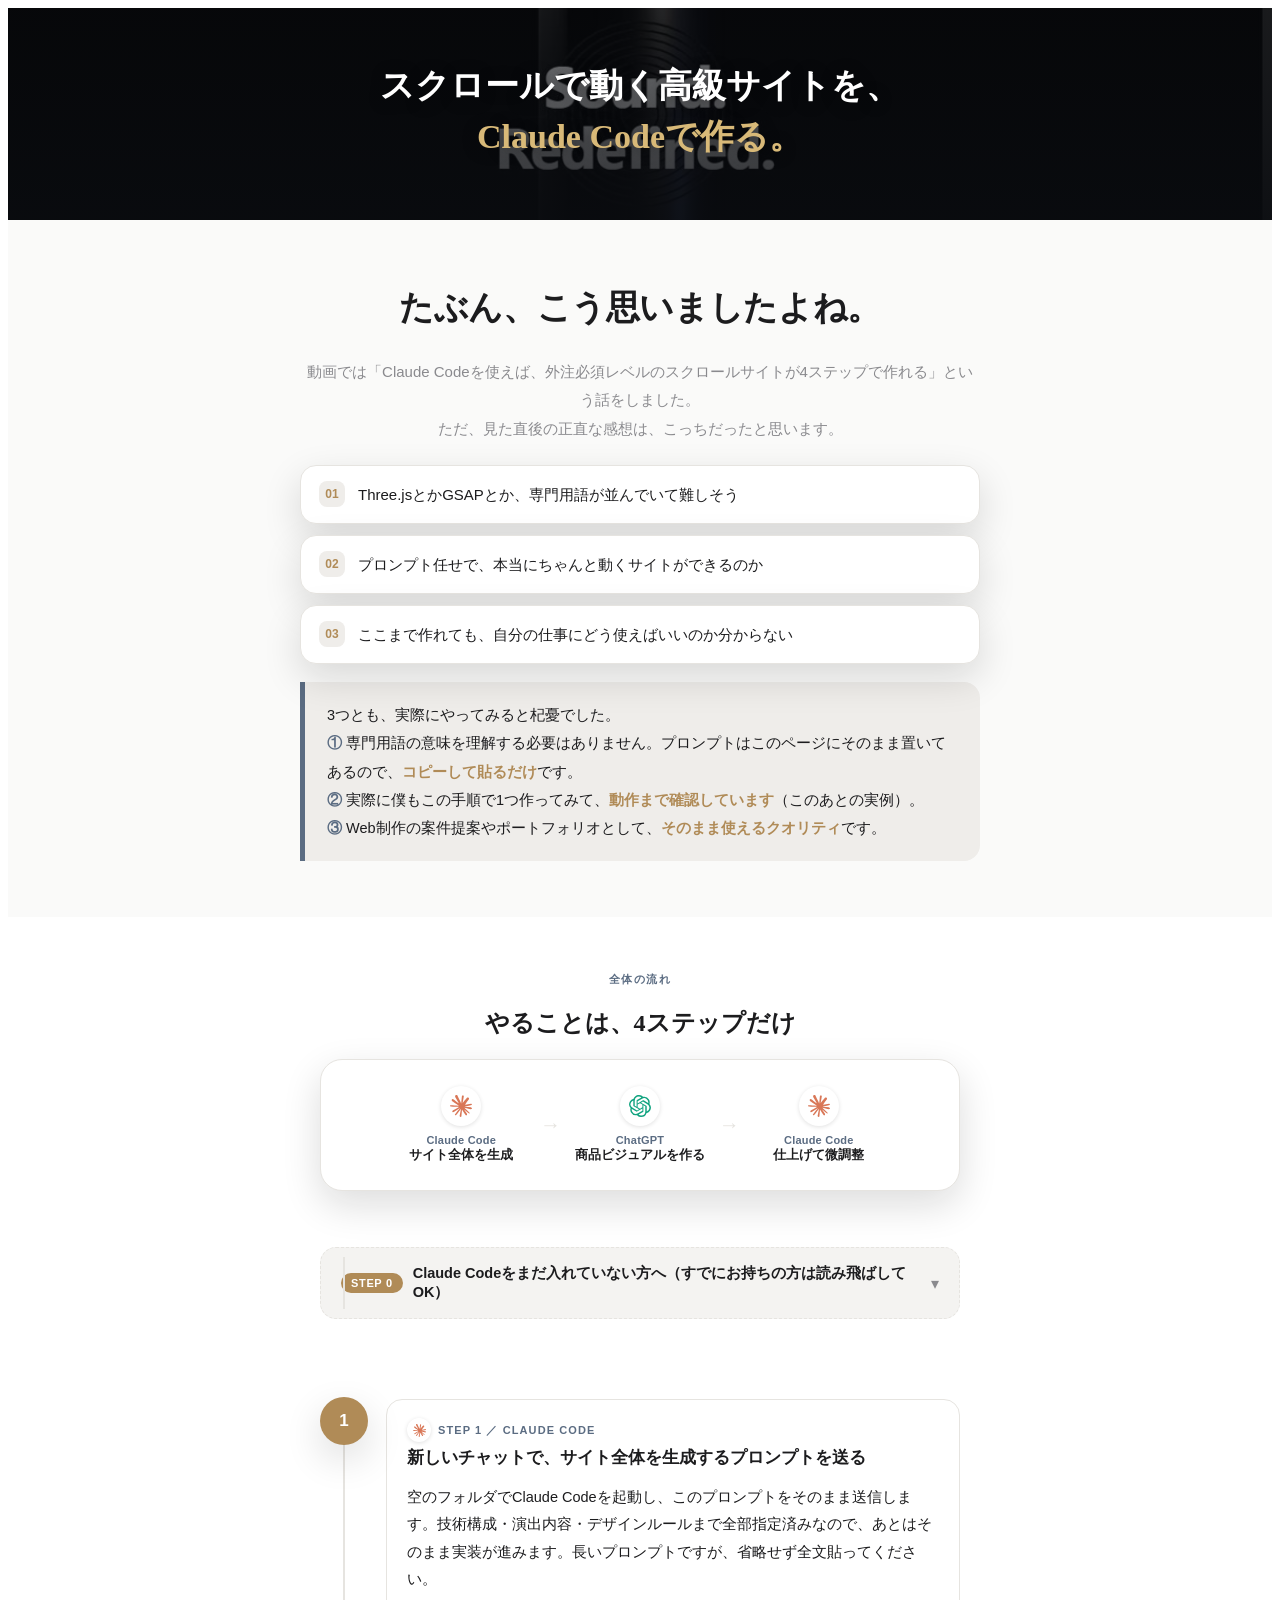
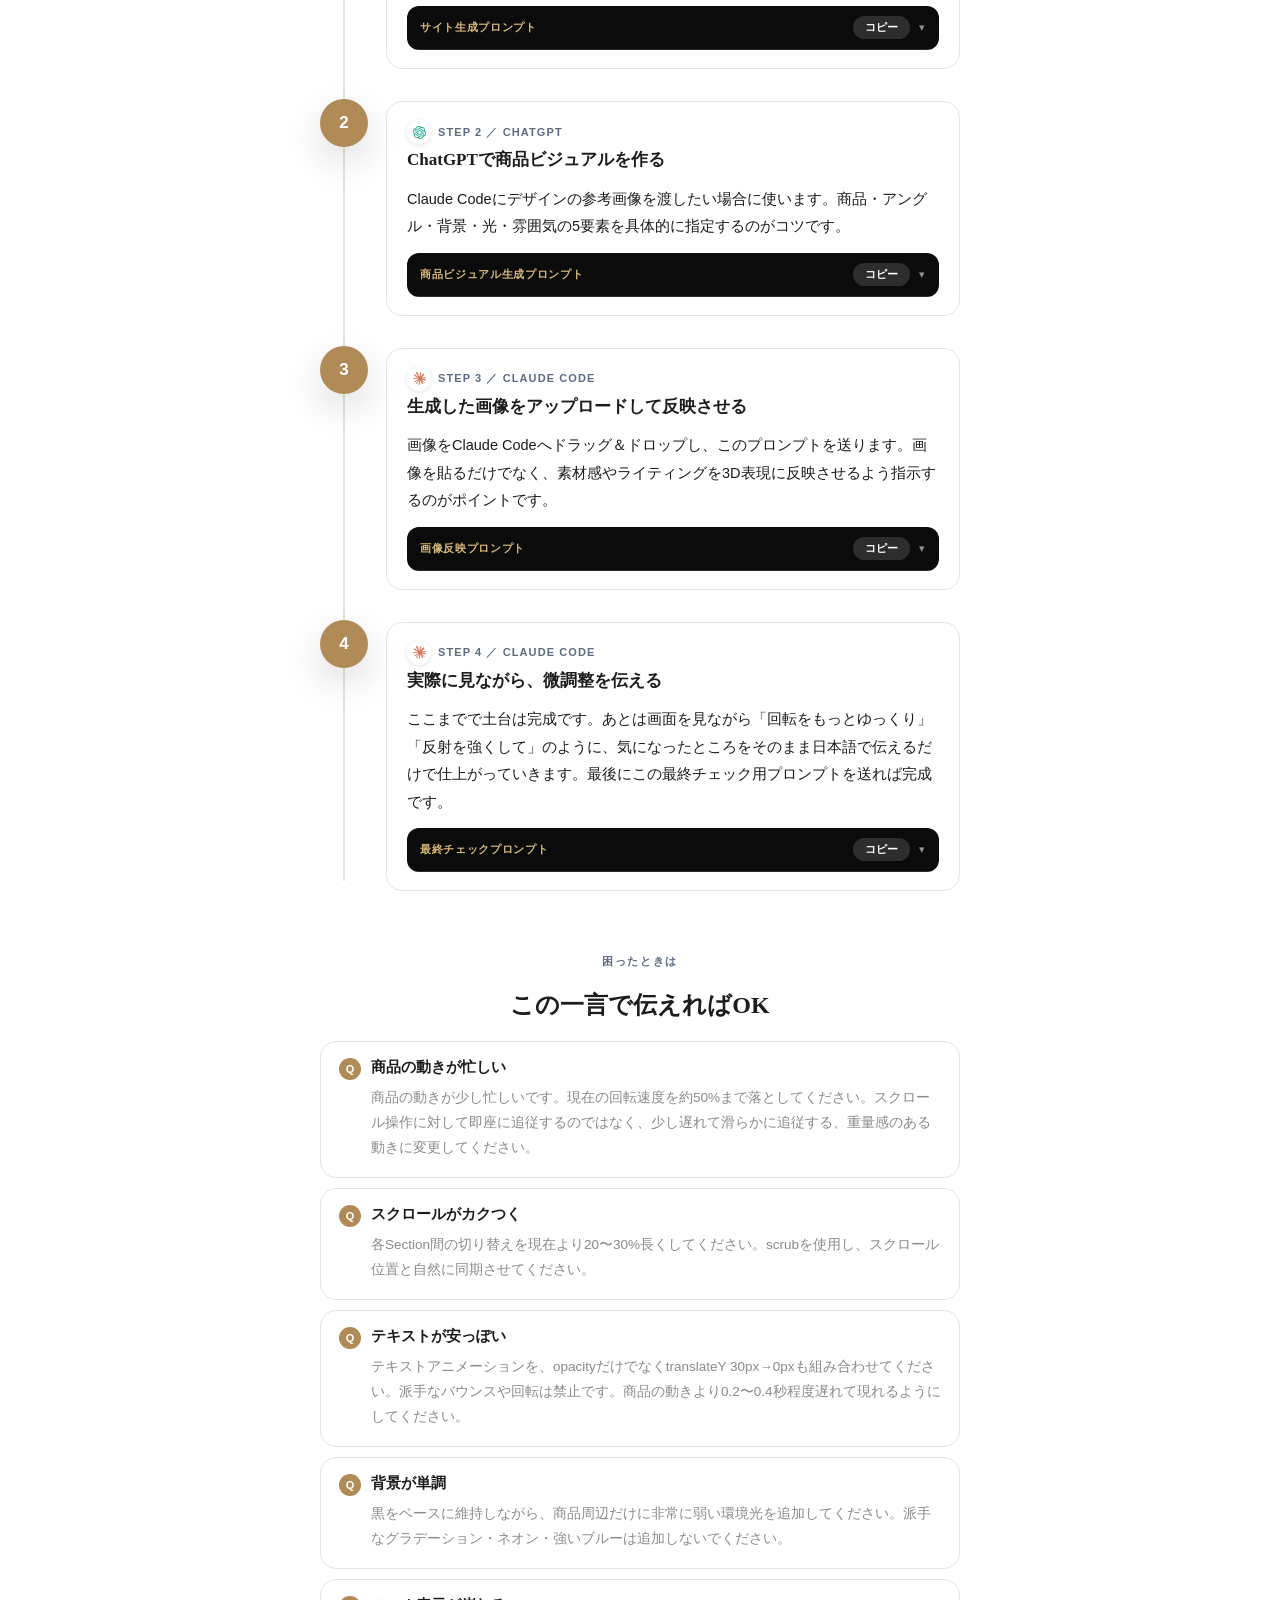
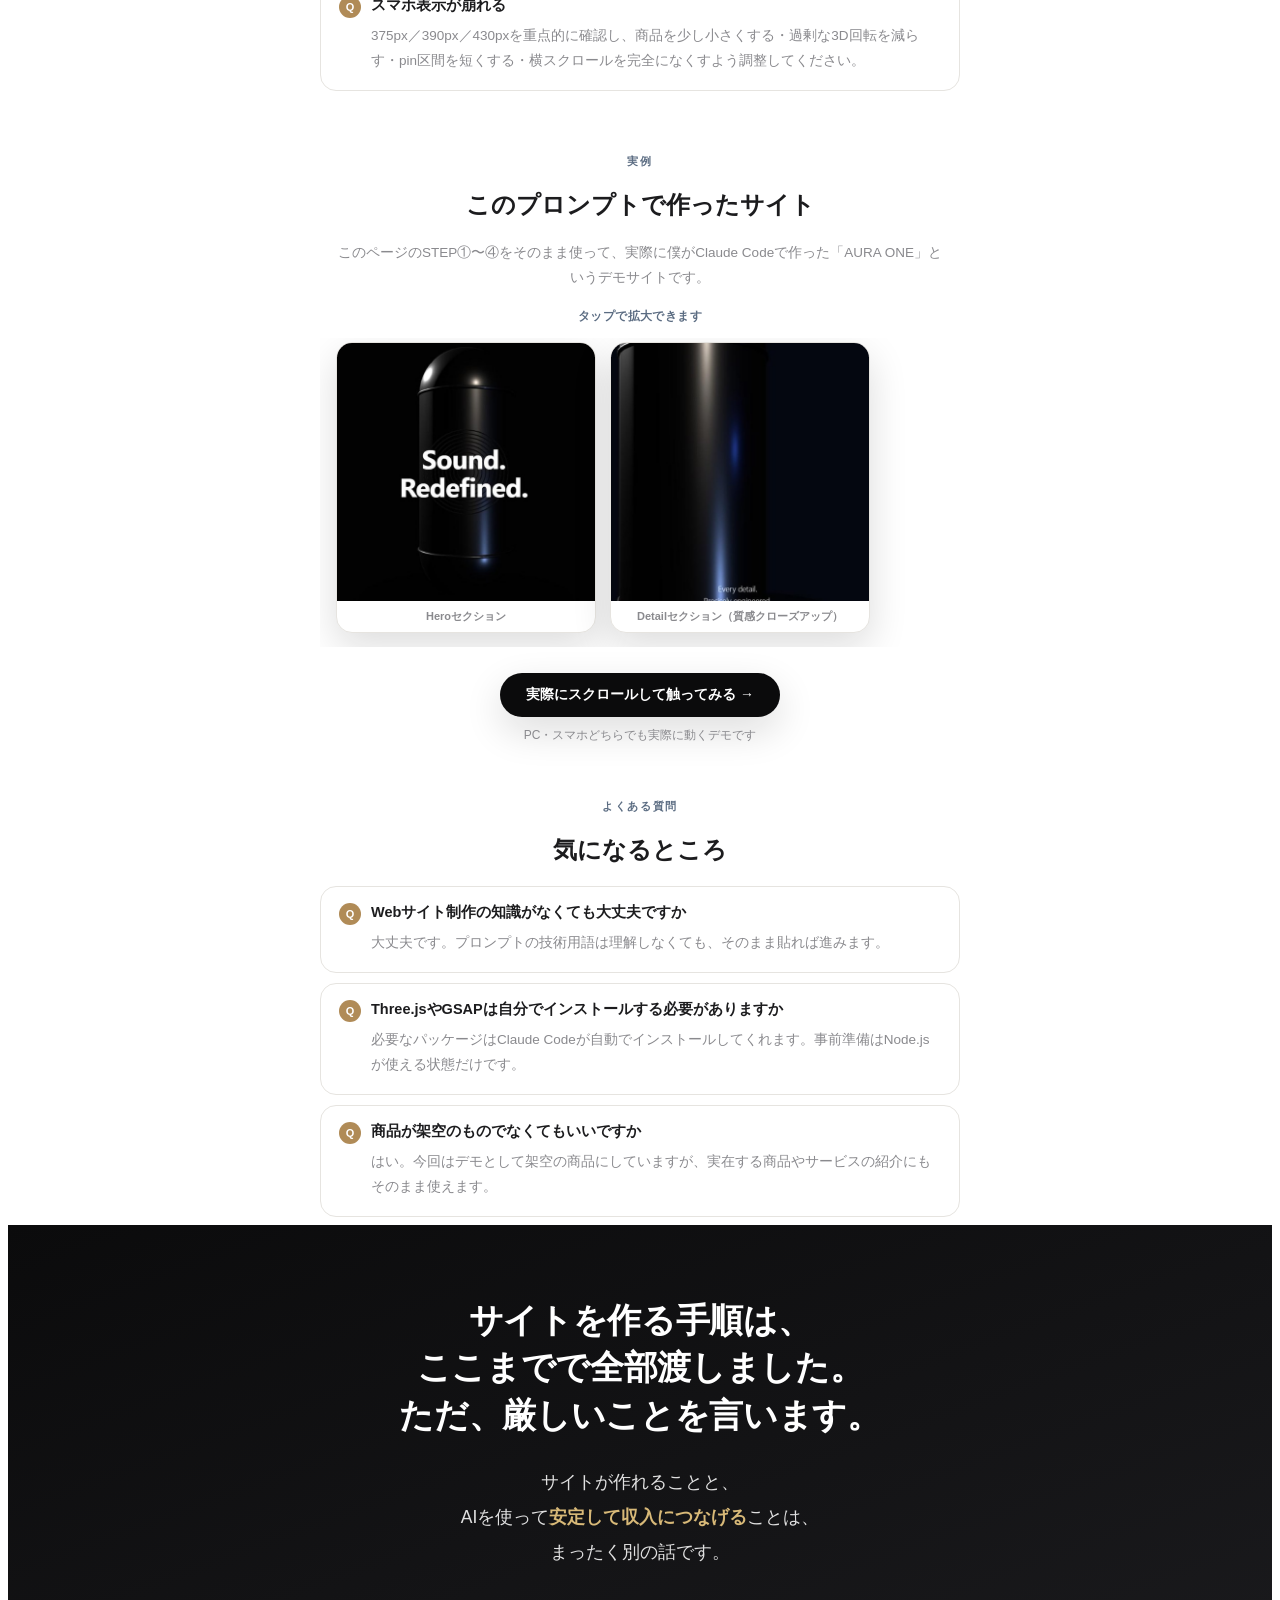
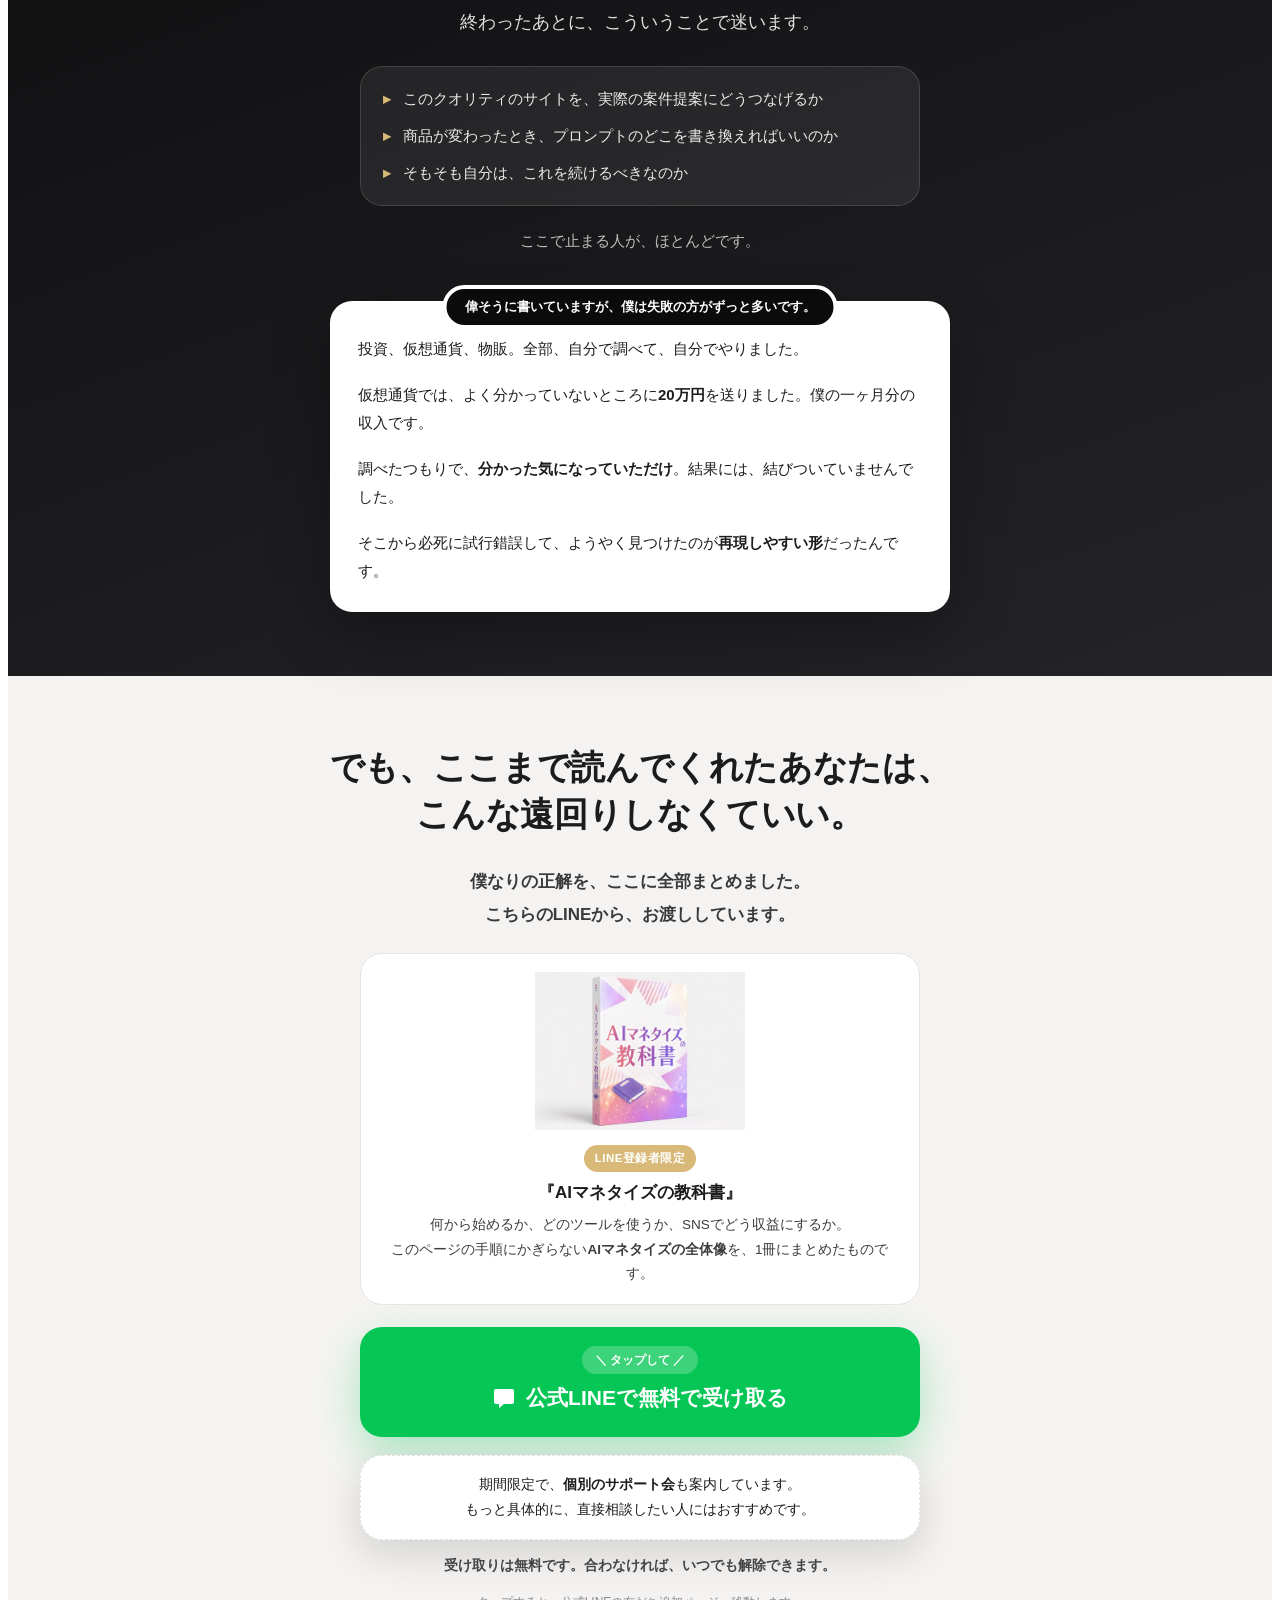
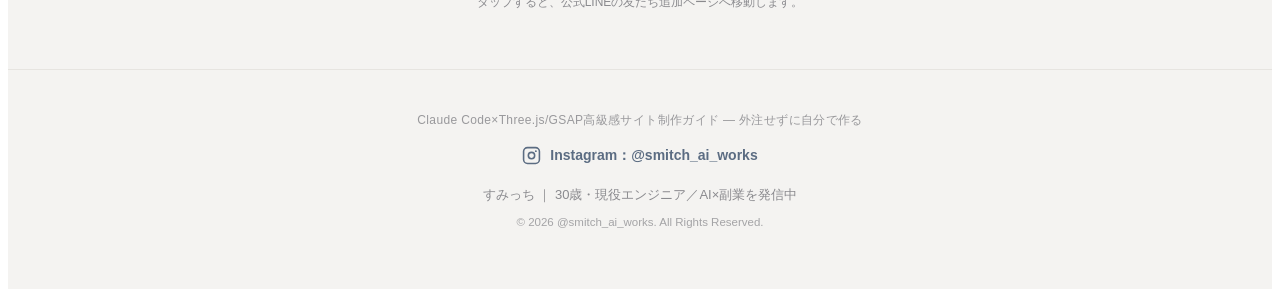
==== index.html @ a2429c80 "LINE誘導CTAのリンク先URLを更新 Co-Authored-By: Claude Sonnet 5 <noreply@anthropic.com>" ====
<!DOCTYPE html>
<html lang="ja">
<head>
<meta charset="UTF-8">
<meta name="viewport" content="width=device-width, initial-scale=1.0, viewport-fit=cover">
<title>Claude Code×Three.js/GSAP高級感サイト制作ガイド｜外注せずに自分で作る</title>
<style>
/* ===== すみっち共通ブロック（sk kit / 2026-08） =====
   配色・幅・角丸・フォントは全て --sk-* 変数。
   ページごとの THEME で上書きして、元のデザインに馴染ませる。 */
:root{
 --sk-ink:#242130; --sk-muted:#6E6878;
 --sk-accent:#4A3F68; --sk-accent2:#6F5F96;
 --sk-line:#E5E0EB; --sk-page:#FCFBFE; --sk-card:#FFFFFF;
 --sk-surface:#F7F5FB; --sk-soft:#EEEAF8;
 --sk-warm:#FFF3EF; --sk-warm-bd:#F0CBC0; --sk-warm-ink:#68433A; --sk-warm-b:#B24826;
 --sk-dark1:#242130; --sk-dark2:#33475D; --sk-hl:#FFD9CB;
 --sk-green:#06C755;
 --sk-radius:22px; --sk-radius-sm:16px;
 --sk-wrap:660px;
 --sk-shadow:0 12px 34px rgba(0,0,0,.07);
 --sk-font:-apple-system,BlinkMacSystemFont,"Noto Sans JP","Hiragino Kaku Gothic ProN","Yu Gothic",sans-serif;
 --sk-serif:var(--sk-font);
}
/* 親が display:flex / grid のページでも潰れないようにする。
   また、ページ側が *{box-sizing:border-box} を持たない場合に
   padding分だけ横へはみ出すため、ここで明示的に指定する。 */
.sk-author-strip,.sk-sec,.sk-gap,.sk-cta,.sk-footer{width:100%;max-width:100%;flex:0 0 100%;
 grid-column:1/-1;align-self:stretch;display:block;box-sizing:border-box}
.sk-author-strip *,.sk-sec *,.sk-gap *,.sk-cta *,.sk-footer *,
.sk-author-strip *:before,.sk-sec *:before,.sk-gap *:before,.sk-cta *:before,.sk-footer *:before,
.sk-author-strip *:after,.sk-sec *:after,.sk-gap *:after,.sk-cta *:after,.sk-footer *:after{box-sizing:border-box}
.sk-sec{font-family:var(--sk-font);line-height:1.85;color:var(--sk-ink);background:var(--sk-page);
 padding:56px 16px;margin:0;text-align:left;font-size:16px;font-weight:400}
.sk-wrap{width:min(var(--sk-wrap),100%);margin:0 auto}
.sk-head{text-align:center;margin-bottom:26px}
.sk-kicker{display:block;font-size:12px;font-weight:900;letter-spacing:.18em;color:var(--sk-accent2)}
.sk-sec h2.sk-h,.sk-gap h2.sk-h,.sk-cta h2.sk-h{font-family:var(--sk-serif);
 font-size:clamp(24px,4.2vw,34px);line-height:1.4;margin:8px 0 0;color:inherit;font-weight:700;letter-spacing:-.01em}
.sk-br{display:none}
/* -- 著者カード -- */
.sk-author-strip{padding:18px 16px;background:var(--sk-surface);border-bottom:1px solid var(--sk-line);
 font-family:var(--sk-font)}
.sk-author{display:flex;align-items:center;gap:14px;width:min(420px,100%);margin:0 auto;padding:10px 14px;
 border-radius:var(--sk-radius-sm);background:var(--sk-card);border:1px solid var(--sk-line);
 text-decoration:none;color:var(--sk-ink);box-shadow:var(--sk-shadow);
 transition:transform .2s ease,box-shadow .2s ease}
.sk-author:hover{transform:translateY(-2px)}
.sk-author img{width:52px;height:52px;flex:none;border-radius:50%;background:#fff;display:block}
.sk-author-txt{min-width:0}
.sk-author-role,.sk-author-name,.sk-author-id{display:block}
.sk-author-role{font-size:11px;color:var(--sk-muted);line-height:1.5}
.sk-author-name{font-weight:900;font-size:16px;line-height:1.45;color:var(--sk-ink)}
.sk-author-id{font-size:11px;color:var(--sk-muted);font-weight:400;line-height:1.5}
.sk-author-arrow{margin-left:auto;color:var(--sk-muted);opacity:.6;font-weight:900;font-size:18px}
/* -- 疑問3連 -- */
.sk-doubt-lead{margin:0 auto 22px;text-align:center;color:var(--sk-muted);font-size:15px;line-height:1.9}
.sk-doubts{display:grid;gap:11px}
.sk-doubt{display:flex;gap:13px;align-items:flex-start;background:var(--sk-card);border:1px solid var(--sk-line);
 border-radius:var(--sk-radius-sm);padding:15px 18px;box-shadow:var(--sk-shadow)}
.sk-doubt .sk-no{flex:none;width:26px;height:26px;border-radius:8px;display:grid;place-items:center;
 background:var(--sk-soft);color:var(--sk-accent);font-weight:900;font-size:12px}
.sk-doubt p{margin:0;font-size:15px;line-height:1.8}
.sk-answer{margin:18px 0 0;padding:19px 22px;border-left:5px solid var(--sk-accent2);background:var(--sk-soft);
 border-radius:0 var(--sk-radius-sm) var(--sk-radius-sm) 0;font-size:14.5px;line-height:1.95}
.sk-answer strong{color:var(--sk-accent)}
.sk-answer .sk-n{font-weight:900;color:var(--sk-accent2)}
/* -- 断絶 -- */
.sk-gap{background:linear-gradient(160deg,var(--sk-dark1) 0%,var(--sk-dark2) 100%);color:#fff;
 padding:64px 16px;font-family:var(--sk-font);line-height:1.85;font-size:16px}
.sk-gap h2.sk-h{color:#fff}
.sk-gap .sk-kicker{color:var(--sk-hl);opacity:.9}
.sk-gap-lead{margin:0 auto;font-size:clamp(15.5px,2.2vw,17.5px);line-height:2;
 color:rgba(255,255,255,.87);text-align:center}
.sk-gap-lead strong{color:var(--sk-hl)}
.sk-gap-list{width:min(560px,100%);margin:26px auto 0;list-style:none;padding:20px 22px;
 background:rgba(255,255,255,.07);border:1px solid rgba(255,255,255,.14);
 border-radius:var(--sk-radius);display:grid;gap:12px}
.sk-gap-list li{display:flex;gap:12px;font-size:14.5px;color:rgba(255,255,255,.9);line-height:1.7}
.sk-gap-list li:before{content:"\25B8";color:var(--sk-hl);font-weight:900;flex:none}
.sk-gap-close{margin:22px auto 0;color:rgba(255,255,255,.72);font-size:14.5px;text-align:center}
/* -- ストーリー -- */
.sk-story{width:min(620px,100%);margin:46px auto 0;background:var(--sk-card);color:var(--sk-ink);
 border-radius:var(--sk-radius);padding:34px 28px 26px;box-shadow:0 24px 60px rgba(0,0,0,.28);position:relative}
.sk-story-tag{position:absolute;top:-16px;left:50%;transform:translateX(-50%);white-space:nowrap;
 background:var(--sk-dark1);color:#fff;border:4px solid var(--sk-card);border-radius:999px;
 padding:6px 18px;font-weight:900;font-size:13px}
.sk-story p{margin:0 0 14px;font-size:15px;line-height:1.9}
.sk-story p:last-child{margin-bottom:0}
.sk-punch{font-size:clamp(17px,2.8vw,20px);font-weight:900;line-height:1.7;color:var(--sk-accent);
 border-bottom:3px solid var(--sk-soft);display:inline;padding-bottom:2px}
.sk-habit{background:var(--sk-warm);border-left:5px solid var(--sk-warm-b);
 border-radius:0 var(--sk-radius-sm) var(--sk-radius-sm) 0;
 padding:15px 18px;color:var(--sk-warm-ink);font-size:14.5px;line-height:1.85}
.sk-habit b{color:var(--sk-warm-b)}
/* -- オファー＋CTA -- */
.sk-cta{background:var(--sk-surface);padding:60px 16px 56px;font-family:var(--sk-font);
 line-height:1.85;font-size:16px;color:var(--sk-ink)}
.sk-bridge{margin:0 auto 22px;text-align:center;color:var(--sk-ink);opacity:.86;
 font-size:clamp(15px,2.2vw,17px);font-weight:700;line-height:1.95}
.sk-offer{width:min(560px,100%);margin:0 auto 24px;background:var(--sk-card);border:1px solid var(--sk-line);
 border-radius:var(--sk-radius);padding:30px 24px;box-shadow:var(--sk-shadow);position:relative}
.sk-offer-badge{position:absolute;top:-13px;right:18px;background:var(--sk-warm-b);color:#fff;font-weight:900;
 font-size:12px;padding:6px 14px;border-radius:999px}
.sk-offer h3{margin:0 0 18px;text-align:center;font-family:var(--sk-serif);
 font-size:clamp(21px,3.6vw,27px);font-weight:700;line-height:1.4;color:var(--sk-ink)}
.sk-cover{width:min(320px,100%);margin:0 auto 20px}
.sk-cover img{width:100%;border-radius:12px;display:block}
.sk-toc{background:var(--sk-surface);border:1px solid var(--sk-line);border-radius:var(--sk-radius-sm);padding:20px 22px}
.sk-toc-head{text-align:center;font-weight:900;font-size:14px;padding-bottom:11px;margin:0 0 6px;
 border-bottom:1px solid var(--sk-line);color:var(--sk-ink)}
.sk-toc ul{list-style:none;margin:0;padding:0;display:grid;gap:9px}
.sk-toc li{display:flex;gap:10px;font-size:14px;line-height:1.7;color:var(--sk-ink)}
.sk-toc li:before{content:"\25C6";color:var(--sk-accent2);flex:none}
.sk-toc li b{flex:none;white-space:nowrap;min-width:3.6em}
.sk-offer-close{margin:20px 0 0;font-size:14px;color:var(--sk-muted);line-height:1.9}
.sk-offer-close strong{color:var(--sk-accent)}
.sk-line-btn{display:flex;flex-direction:column;align-items:center;gap:5px;width:min(560px,100%);margin:0 auto;
 padding:19px 20px;border-radius:var(--sk-radius);background:var(--sk-green);color:#fff;font-weight:900;
 text-decoration:none;box-shadow:0 16px 40px rgba(6,199,85,.30);position:relative;transition:transform .2s ease}
.sk-line-btn:hover{transform:translateY(-3px)}
.sk-line-btn:active{transform:translateY(0) scale(.99)}
.sk-line-btn:after{content:"";position:absolute;inset:0;border-radius:inherit;
 animation:skPulse 2.4s ease-out infinite;pointer-events:none}
@keyframes skPulse{0%{box-shadow:0 0 0 0 rgba(9,126,42,.35)}70%{box-shadow:0 0 0 14px rgba(9,126,42,0)}
 100%{box-shadow:0 0 0 0 rgba(9,126,42,0)}}
.sk-tap{font-size:12px;font-weight:800;background:rgba(255,255,255,.22);padding:3px 13px;border-radius:999px}
.sk-btn-main{display:flex;align-items:center;gap:10px;font-size:clamp(17px,3vw,21px)}
.sk-btn-main svg{width:24px;height:24px;flex:none}
.sk-scarcity{width:min(560px,100%);margin:14px auto 0;padding:13px 16px;background:var(--sk-warm);
 border:1px solid var(--sk-warm-bd);border-radius:var(--sk-radius-sm);color:var(--sk-warm-ink);
 font-size:12.5px;line-height:1.85}
.sk-note{text-align:center;color:var(--sk-muted);font-size:12px;margin:12px 0 0}
/* -- コピー直後のひとこと（離脱ポイント対策）--
   プロンプトをコピーした瞬間＝読者の目的達成。そこからCTAまで距離があるため、
   その瞬間だけ画面下に小さく出す。押し売りにならないよう、
   ページ側の配色を使い、8秒で自動的に消え、×で閉じられる。 */
.sk-cue{position:fixed;left:50%;bottom:16px;z-index:99999;display:flex;align-items:center;gap:10px;
 width:min(420px,calc(100% - 24px));padding:12px 14px;border-radius:14px;
 background:var(--sk-dark1);color:#fff;font-family:var(--sk-font);font-size:13.5px;line-height:1.6;
 box-shadow:0 14px 40px rgba(0,0,0,.34);text-decoration:none;
 transform:translate(-50%,18px);opacity:0;pointer-events:none;
 transition:opacity .28s ease,transform .28s ease}
.sk-cue.is-on{opacity:1;transform:translate(-50%,0);pointer-events:auto}
.sk-cue b{color:var(--sk-hl)}
.sk-cue .sk-cue-arrow{margin-left:auto;flex:none;font-weight:900;color:var(--sk-hl)}
.sk-cue-x{position:absolute;top:-9px;right:-9px;width:24px;height:24px;border-radius:50%;border:0;
 background:var(--sk-dark1);color:rgba(255,255,255,.8);font-size:14px;line-height:1;cursor:pointer;
 box-shadow:0 4px 12px rgba(0,0,0,.3)}
@media(prefers-reduced-motion:reduce){.sk-cue{transition:none}}
/* -- フッター -- */
.sk-footer{padding:40px 16px 56px;text-align:center;border-top:1px solid var(--sk-line);
 background:var(--sk-surface);font-family:var(--sk-font);line-height:1.8}
.sk-footer-ig{display:inline-flex;align-items:center;gap:9px;color:var(--sk-accent2);font-weight:850;
 font-size:14px;text-decoration:none;margin-bottom:14px}
.sk-footer-ig:hover{text-decoration:underline}
.sk-footer-ig svg{width:19px;height:19px}
.sk-footer p{margin:0 0 4px;font-size:13px;color:var(--sk-muted)}
.sk-footer .sk-copy{margin:6px 0 0;font-size:11.5px;color:var(--sk-muted);opacity:.75}
.sk-footer .sk-tagline{margin:0 0 12px;font-size:12px;color:var(--sk-muted);opacity:.85;letter-spacing:.03em}
@media(prefers-reduced-motion:reduce){.sk-line-btn:after{animation:none}}
@media(max-width:600px){
 .sk-br{display:inline}
 .sk-sec{padding:44px 14px}
 .sk-gap{padding:48px 14px}
 .sk-cta{padding:48px 14px 44px}
 .sk-story{padding:28px 17px 22px;margin-top:38px}
 .sk-story-tag{font-size:11.5px;padding:6px 14px}
 .sk-offer{padding:24px 16px}
 .sk-toc{padding:16px 14px}
 .sk-gap-list{padding:17px 16px}
 .sk-author{padding:9px 11px;gap:11px}
 .sk-author img{width:46px;height:46px}
 .sk-footer{padding:34px 14px 48px}
}

/* --- このページ用のテーマ上書き --- */
:root{ --sk-ink:#1C1C1E; --sk-muted:#8A8A8E; --sk-accent:#B08B57; --sk-accent2:#5B6C82; --sk-line:#E6E4E0; --sk-page:#FAFAF9; --sk-card:#FFFFFF; --sk-surface:#F4F3F1; --sk-soft:#EFEDEA; --sk-warm:#FBF3E8; --sk-warm-bd:#E8D3AD; --sk-warm-ink:#5C4A24; --sk-warm-b:#B08B57; --sk-dark1:#0B0B0C; --sk-dark2:#242428; --sk-hl:#D8B978; --sk-radius:22px; --sk-radius-sm:16px; --sk-shadow:0 14px 38px rgba(11,11,12,.14); --sk-wrap:680px; --sk-font:-apple-system,BlinkMacSystemFont,"Noto Sans JP","Hiragino Kaku Gothic ProN","Yu Gothic",sans-serif; --sk-serif:"Noto Serif JP","Yu Mincho",serif; }

/* ===== fresh kit（新規ページ用の本文ブロック） =====
   ギャラリーの横スクロールが body 全体の横スクロールに漏れないよう、
   このページ独自にリセットを持たせる（既存ページの reset に依存しない）。 */
*,*::before,*::after{box-sizing:border-box}
html,body{max-width:100%;overflow-x:hidden}
.fk-hero{position:relative;background:linear-gradient(160deg,var(--sk-dark1) 0%,var(--sk-dark2) 100%);
 color:#fff;padding:52px 16px 44px;text-align:center;font-family:var(--sk-font);overflow:hidden}
.fk-hero-bg{position:absolute;inset:0;z-index:0}
.fk-hero-bg img{width:100%;height:100%;object-fit:cover;display:block}
.fk-hero-bg::after{content:"";position:absolute;inset:0;
 background:linear-gradient(180deg,rgba(10,12,16,.55) 0%,rgba(10,12,16,.72) 55%,rgba(10,12,16,.88) 100%)}
.fk-hero-badge,.fk-hero h1,.fk-hero-sub,.fk-metrics{position:relative;z-index:1}
.fk-hero-badge{display:inline-block;background:rgba(255,255,255,.14);border:1px solid rgba(255,255,255,.3);
 border-radius:999px;font-size:11.5px;letter-spacing:.14em;padding:5px 16px;margin-bottom:18px;
 backdrop-filter:blur(2px)}
.fk-hero h1{font-family:var(--sk-serif);font-size:clamp(24px,5.6vw,34px);font-weight:700;line-height:1.5;
 margin:0 0 14px;text-shadow:0 2px 16px rgba(0,0,0,.4)}
.fk-hero h1 em{font-style:normal;color:var(--sk-hl)}
.fk-hero-sub{font-size:clamp(13.5px,2.6vw,15.5px);line-height:1.9;color:rgba(255,255,255,.9);
 max-width:520px;margin:0 auto;text-shadow:0 1px 8px rgba(0,0,0,.35)}
.fk-metrics{display:flex;flex-wrap:wrap;justify-content:center;gap:9px;margin-top:22px}
.fk-metrics span{background:rgba(255,255,255,.12);border:1px solid rgba(255,255,255,.26);border-radius:999px;
 padding:6px 15px;font-size:12.5px}
.fk-metrics span b{color:var(--sk-hl);font-weight:900;margin-right:3px}

.fk-flow{padding:44px 16px 8px;font-family:var(--sk-font)}
.fk-flow-diagram{display:flex;align-items:center;justify-content:center;flex-wrap:wrap;gap:4px;
 background:var(--sk-card);border:1px solid var(--sk-line);border-radius:var(--sk-radius);
 padding:26px 16px;box-shadow:var(--sk-shadow);max-width:640px;margin:0 auto}
.fk-flow-node{flex:1 1 120px;max-width:150px;text-align:center}
.fk-flow-icon{display:flex;align-items:center;justify-content:center;margin:0 auto 8px}
.fk-flow-icon-num{width:40px;height:40px;border-radius:50%;display:flex;align-items:center;justify-content:center;
 background:var(--sk-soft);color:var(--sk-accent);font-weight:900;font-size:15px}
.fk-flow-tool{font-size:11px;font-weight:900;color:var(--sk-accent2);letter-spacing:.02em}
.fk-flow-name{font-size:12.5px;font-weight:700;color:var(--sk-ink);margin-top:1px}
.fk-flow-arrow{flex:0 0 auto;font-size:1.3rem;color:var(--sk-line);font-weight:700;align-self:center}
@media(max-width:600px){.fk-flow-diagram{flex-direction:column}.fk-flow-arrow{transform:rotate(90deg)}
 .fk-flow-node{max-width:none}}

.fk-steps{padding:48px 16px 8px;font-family:var(--sk-font)}
.fk-steps-wrap{max-width:640px;margin:0 auto;position:relative}
.fk-steps-wrap:before{content:"";position:absolute;left:23px;top:10px;bottom:10px;width:2px;
 background:var(--sk-line)}
.fk-step{position:relative;display:flex;gap:18px;padding-bottom:30px}
.fk-step:last-child{padding-bottom:0}
.fk-step-num{flex:0 0 48px;width:48px;height:48px;border-radius:50%;display:flex;align-items:center;
 justify-content:center;font-weight:900;font-size:17px;color:#fff;background:var(--sk-accent);
 position:relative;z-index:1;box-shadow:var(--sk-shadow)}
.fk-step-body{flex:1;min-width:0;background:var(--sk-card);border:1px solid var(--sk-line);
 border-radius:var(--sk-radius-sm);padding:18px 20px;margin-top:2px}
.fk-step-label{display:flex;align-items:center;gap:7px;font-size:11px;font-weight:900;letter-spacing:.1em;
 color:var(--sk-accent2);text-transform:uppercase;margin-bottom:4px}
.fk-step-icon{display:inline-flex;flex:none}
.fk-step-title{font-family:var(--sk-serif);font-size:17px;font-weight:700;margin-bottom:9px;color:var(--sk-ink)}
.fk-step-text{font-size:14.5px;line-height:1.9;color:var(--sk-ink);margin-bottom:10px}
.fk-step-text:last-child{margin-bottom:0}
.fk-checklist{display:flex;flex-wrap:wrap;gap:7px;margin-top:8px}
.fk-checklist span{font-size:12.5px;font-weight:700;padding:5px 12px;border-radius:999px;
 background:var(--sk-surface);color:var(--sk-ink);border:1px solid var(--sk-line)}
/* 折りたたみ式プロンプトボックス（2026-08-19〜）。長いプロンプトが常時全文
   表示されるとページが間延びして最後まで読まれなくなる、との指摘で開閉式に変更。
   コピーボタンはsummary内＝常に見える位置に置き、閉じたままコピーできるようにする。 */
.fk-prompt{background:var(--sk-dark1);color:#E7E9EC;border-radius:12px;margin-top:12px;overflow:hidden}
.fk-prompt-h{display:flex;align-items:center;justify-content:space-between;gap:8px;padding:10px 13px;
 border-bottom:1px solid rgba(255,255,255,.13);font-size:11px;letter-spacing:.06em;cursor:pointer;
 list-style:none}
.fk-prompt-h::-webkit-details-marker{display:none}
.fk-prompt-h>span:first-child{color:var(--sk-hl);font-weight:900;overflow:hidden;text-overflow:ellipsis;
 white-space:nowrap}
.fk-prompt-h-right{display:flex;align-items:center;gap:9px;flex:none}
.fk-prompt-copy{background:rgba(255,255,255,.14);border:0;color:#fff;border-radius:999px;
 padding:4px 12px;font-size:11px;font-weight:700;cursor:pointer}
.fk-prompt-arrow{color:rgba(255,255,255,.55);font-size:11px;transition:transform .2s ease}
.fk-prompt[open] .fk-prompt-arrow{transform:rotate(180deg)}
.fk-prompt pre{margin:0;padding:14px;font-size:12px;line-height:1.95;white-space:pre-wrap;
 font-family:var(--sk-font);color:#DFE2E6}
.fk-prompt pre i{font-style:normal;color:var(--sk-hl)}
.fk-step-img{width:100%;border-radius:12px;margin-top:12px;overflow:hidden;border:1px solid var(--sk-line)}
.fk-step-img img{width:100%;display:block}
.fk-step-img-cap{font-size:11.5px;color:var(--sk-muted);text-align:center;padding:6px 4px 0}
.fk-step-img-grid{display:grid;grid-template-columns:1fr 1fr;gap:10px;margin-top:12px}
@media(max-width:520px){.fk-step-img-grid{grid-template-columns:1fr}}

.fk-step0{max-width:640px;margin:0 auto 30px;background:var(--sk-surface);border:1px dashed var(--sk-line);
 border-radius:var(--sk-radius-sm);overflow:hidden}
.fk-step0 summary{list-style:none;cursor:pointer;display:flex;align-items:center;gap:10px;padding:16px 20px;
 font-family:var(--sk-font);user-select:none}
.fk-step0 summary::-webkit-details-marker{display:none}
.fk-step0-badge{flex:none;font-size:11px;font-weight:900;letter-spacing:.06em;color:#fff;background:var(--sk-accent);
 padding:4px 10px;border-radius:999px}
.fk-step0-title{flex:1;font-weight:800;font-size:14.5px;color:var(--sk-ink)}
.fk-step0-arrow{flex:none;color:var(--sk-muted);transition:transform .2s ease}
.fk-step0[open] .fk-step0-arrow{transform:rotate(180deg)}
.fk-step0-body{padding:0 20px 20px;font-family:var(--sk-font)}

/* デスクトップ既定: 縦積みで3枚とも普通にスクロールして全部見える（スワイプ不要）。
   狭い画面（スマホ）だけ横スワイプのカルーセルに切り替える。 */
.fk-pcard-track{display:flex;flex-direction:column;gap:14px;padding:14px 2px 8px}
.fk-pcard{flex:none;width:100%;max-width:none;background:var(--sk-card);
 border:1px solid var(--sk-line);border-radius:var(--sk-radius-sm);padding:16px 18px}
.fk-pcard-tag{display:inline-block;font-size:11px;font-weight:900;letter-spacing:.04em;color:var(--sk-accent2);
 background:var(--sk-soft);padding:3px 10px;border-radius:999px;margin-bottom:8px}
.fk-pcard-title{font-family:var(--sk-serif);font-size:16px;font-weight:700;margin-bottom:6px;color:var(--sk-ink)}
.fk-pcard-text{font-size:13.5px;line-height:1.85;color:var(--sk-ink);margin-bottom:8px}
.fk-pcard-hint{display:none;text-align:center;font-size:11.5px;font-weight:800;color:var(--sk-accent2);margin:2px 0 4px}
@media(max-width:700px){
 .fk-pcard-hint{display:block}
 .fk-pcard-track{flex-direction:row;overflow-x:auto;scroll-snap-type:x mandatory;
  -webkit-overflow-scrolling:touch;scrollbar-width:none}
 .fk-pcard-track::-webkit-scrollbar{display:none}
 .fk-pcard{flex:0 0 86%;max-width:420px;scroll-snap-align:center}
}

.fk-note{max-width:640px;margin:0 auto;padding:16px 18px;border-left:4px solid var(--sk-warm-b);
 background:var(--sk-warm);border-radius:0 var(--sk-radius-sm) var(--sk-radius-sm) 0;
 color:var(--sk-warm-ink);font-size:13.5px;line-height:1.9}
.fk-note b{color:var(--sk-warm-b)}
.fk-note-section{padding:40px 16px 8px;font-family:var(--sk-font)}
.fk-note + .fk-note{margin-top:12px}

.fk-faq{padding:44px 16px 8px;font-family:var(--sk-font)}
.fk-faq-wrap{max-width:640px;margin:0 auto;display:grid;gap:10px}
.fk-faq-item{background:var(--sk-card);border:1px solid var(--sk-line);border-radius:var(--sk-radius-sm);
 padding:16px 18px}
.fk-faq-q{display:flex;gap:10px;font-weight:900;font-size:14.5px;color:var(--sk-ink);margin-bottom:6px}
.fk-faq-q span{flex:none;width:22px;height:22px;border-radius:50%;background:var(--sk-accent);color:#fff;
 font-size:11px;display:flex;align-items:center;justify-content:center}
.fk-faq-a{font-size:13.5px;line-height:1.85;color:var(--sk-muted);padding-left:32px}

.fk-section-eyebrow{font-size:11px;font-weight:900;letter-spacing:.14em;text-transform:uppercase;
 color:var(--sk-accent2);margin-bottom:6px;text-align:center}
.fk-section-title{font-family:var(--sk-serif);font-size:clamp(19px,3.6vw,24px);font-weight:700;
 margin-bottom:20px;text-align:center;color:var(--sk-ink)}

.fk-gallery{padding:44px 0 8px;font-family:var(--sk-font)}
.fk-gallery-lead{max-width:640px;margin:0 auto 18px;padding:0 16px;text-align:center;color:var(--sk-muted);
 font-size:13.5px;line-height:1.85}
.fk-gallery-hint{max-width:640px;margin:0 auto 14px;padding:0 16px;text-align:center;color:var(--sk-accent2);
 font-size:11.5px;font-weight:800;letter-spacing:.04em}
.fk-gallery-track{max-width:640px;margin:0 auto;display:flex;gap:14px;overflow-x:auto;
 scroll-snap-type:x mandatory;-webkit-overflow-scrolling:touch;padding:4px 16px 14px;scrollbar-width:none}
.fk-gallery-track::-webkit-scrollbar{display:none}
.fk-gallery-item{flex:0 0 68%;max-width:260px;scroll-snap-align:center;border-radius:var(--sk-radius-sm);
 overflow:hidden;background:var(--sk-card);border:1px solid var(--sk-line);box-shadow:var(--sk-shadow);
 cursor:zoom-in}
.fk-gallery-item img{display:block;width:100%;aspect-ratio:1/1;object-fit:cover}
.fk-gallery-cap{padding:8px 6px;text-align:center;font-size:11px;font-weight:800;color:var(--sk-muted)}
.fk-gallery-lightbox{position:fixed;inset:0;z-index:99998;background:rgba(20,16,12,.9);
 display:none;align-items:center;justify-content:center;padding:24px;cursor:zoom-out}
.fk-gallery-lightbox.is-on{display:flex}
.fk-gallery-lightbox img{max-width:min(92vw,520px);max-height:80vh;width:100%;border-radius:14px;
 object-fit:contain;box-shadow:0 20px 60px rgba(0,0,0,.5)}
.fk-gallery-lightbox-x{position:absolute;top:18px;right:18px;width:38px;height:38px;border-radius:50%;
 border:0;background:rgba(255,255,255,.16);color:#fff;font-size:18px;cursor:pointer}
</style>
<style>
/* ===== 終盤ブロック改修（2026-08-24 第2稿） ===== */
.sk-diff{background:var(--sk-page);padding:66px 16px 60px;font-family:var(--sk-font);
 color:var(--sk-ink);width:100%;max-width:100%;flex:0 0 100%;box-sizing:border-box}
.sk-diff *,.sk-diff *:before,.sk-diff *:after{box-sizing:border-box}
.sk-diff .sk-wrap{width:min(var(--sk-wrap),100%);margin:0 auto}
.sk-d-p{margin:0 auto 32px;text-align:center;line-height:2.05;
 font-size:clamp(15px,2.4vw,16.5px);color:var(--sk-ink);opacity:.88}
.sk-d-p:last-child{margin-bottom:0}
.sk-d-p b{color:var(--sk-ink);font-weight:900}
.sk-bridge b{color:var(--sk-accent);font-weight:900}
.sk-bridge strong{color:var(--sk-ink);font-weight:900}

/* 質問カード */
.sk-d-q{width:min(500px,100%);margin:0 auto 38px;background:var(--sk-card);
 border:1px solid var(--sk-line);border-radius:var(--sk-radius);
 padding:36px 22px 30px;box-shadow:var(--sk-shadow);position:relative;text-align:center}
.sk-d-q-tag{position:absolute;top:-13px;left:50%;transform:translateX(-50%);white-space:nowrap;
 background:var(--sk-ink);color:#fff;border:4px solid var(--sk-page);border-radius:999px;
 padding:5px 16px;font-size:11.5px;font-weight:900;letter-spacing:.02em}
.sk-d-q p{margin:0;font-weight:800;line-height:1.9;color:var(--sk-ink);
 font-size:clamp(16.5px,3.6vw,20px)}
.sk-d-q b{color:var(--sk-accent);border-bottom:3px solid var(--sk-soft);padding-bottom:2px}

/* 結論 */
.sk-d-lead{margin:0 auto 20px;text-align:center;font-weight:900;line-height:1.85;
 color:var(--sk-ink);font-size:clamp(17px,3.4vw,21px)}
.sk-d-ans{width:min(500px,100%);margin:0 auto 26px;background:var(--sk-soft);
 border-radius:var(--sk-radius);padding:30px 20px;text-align:center;
 color:var(--sk-accent);font-weight:800;line-height:1.95;
 font-size:clamp(15.5px,2.9vw,18px)}
.sk-d-ans b{display:inline-block;font-weight:900;margin:4px 0 6px;
 font-size:clamp(18.5px,4vw,23px);line-height:1.6;
 border-bottom:3px solid rgba(0,0,0,.10);padding-bottom:3px}
.sk-d-close{margin:0 auto;text-align:center;font-weight:800;line-height:1.9;
 color:var(--sk-muted);font-size:clamp(14.5px,2.6vw,16.5px)}

/* 冒頭の「最後まで読んでほしい」一行 */
.sk-lastnote{margin:18px auto 0;width:min(560px,100%);text-align:center;
 font-size:13.5px;line-height:1.95;color:var(--sk-muted);font-weight:700}
.sk-lastnote strong{color:var(--sk-accent);font-weight:900}

/* LINEボタンの下に置く教科書（おまけ扱い） */
.sk-extra{width:min(500px,100%);margin:24px auto 0;padding:22px 18px 0;
 border-top:1px solid var(--sk-line);text-align:center;
 font-size:14px;line-height:1.95;color:var(--sk-muted)}
.sk-extra b{color:var(--sk-ink);font-weight:900}
.sk-after-btn{margin:14px auto 0;text-align:center;font-size:13.5px;font-weight:800;
 color:var(--sk-ink);opacity:.8}

/* スクロール連動（JSが動く環境だけ） */
html.sk-js .sk-r{opacity:0;transform:translateY(16px)}
html.sk-js .sk-r.is-in{opacity:1;transform:none}
.sk-r{transition:opacity .7s cubic-bezier(.2,.7,.3,1),transform .7s cubic-bezier(.2,.7,.3,1)}
@media (prefers-reduced-motion:reduce){
 html.sk-js .sk-r{opacity:1;transform:none}
 .sk-r{transition:none}
}
/* 既存ストーリーの行間を少しゆるめる */
.sk-story p{margin-bottom:17px}
@media(max-width:520px){
 .sk-diff{padding:50px 14px 46px}
 .sk-d-q{padding:30px 16px 24px}
 .sk-d-p{margin-bottom:26px}
}

/* 日本語が語の途中で折り返さないようにする。塊ごとに inline-block にして、
   改行は塊と塊の間だけで起きるようにしている（「こん/な遠回り」対策）。 */
.sk-nb{display:inline-block}
/* 教科書は「名前＋1行」まで。2026-08-24に廃止した5章の目次カードは戻さない。 */
.sk-book{width:min(560px,100%);margin:0 auto 22px;padding:18px 20px;text-align:center;
 background:var(--sk-card);border:1px solid var(--sk-line);border-radius:var(--sk-radius)}
.sk-book-k{display:inline-block;margin-bottom:8px;padding:3px 11px;border-radius:999px;
 background:var(--sk-hl);color:#fff;font-size:11.5px;font-weight:900;letter-spacing:.04em}
.sk-book img{display:block;width:min(210px,58%);margin:0 auto 12px;height:auto}
.sk-book>b{display:block;font-size:17px;line-height:1.5}
.sk-book p b{display:inline;font-size:inherit;line-height:inherit}
.sk-book p{margin:8px 0 0;font-size:13.5px;line-height:1.8;opacity:.85}
.sk-offer{width:min(560px,100%);margin:18px auto 0;padding:16px 18px;text-align:center;
 border:1px dashed var(--sk-line);border-radius:var(--sk-radius);font-size:14px;line-height:1.8}
</style>
</head>
<body>

<header class="fk-hero">
 <div class="fk-hero-bg"><img src="assets/aura-desktop.jpg" alt="実際にこのページの手順で作った、黒基調の高級デスクスピーカー『AURA ONE』のスクロールサイト"></div>
 
 <h1>スクロールで動く高級サイトを、<br><em>Claude Codeで作る。</em></h1>
 
 
</header>

<section class="sk-sec">
 <div class="sk-wrap">
  <div class="sk-head"><h2 class="sk-h">たぶん、<br class="sk-br">こう思いましたよね。</h2></div>
  <p class="sk-doubt-lead">動画では「Claude Codeを使えば、外注必須レベルのスクロールサイトが4ステップで作れる」という話をしました。<br>ただ、見た直後の正直な感想は、こっちだったと思います。</p>
  <div class="sk-doubts">
  <div class="sk-doubt"><span class="sk-no">01</span><p>Three.jsとかGSAPとか、専門用語が並んでいて難しそう</p></div>
  <div class="sk-doubt"><span class="sk-no">02</span><p>プロンプト任せで、本当にちゃんと動くサイトができるのか</p></div>
  <div class="sk-doubt"><span class="sk-no">03</span><p>ここまで作れても、自分の仕事にどう使えばいいのか分からない</p></div>
  </div>
  <div class="sk-answer">3つとも、実際にやってみると杞憂でした。<br><span class="sk-n">①</span> 専門用語の意味を理解する必要はありません。プロンプトはこのページにそのまま置いてあるので、<strong>コピーして貼るだけ</strong>です。<br><span class="sk-n">②</span> 実際に僕もこの手順で1つ作ってみて、<strong>動作まで確認しています</strong>（このあとの実例）。<br><span class="sk-n">③</span> Web制作の案件提案やポートフォリオとして、<strong>そのまま使えるクオリティ</strong>です。</div>
 </div>
</section>
<main>

<section class="fk-flow">
 <p class="fk-section-eyebrow">全体の流れ</p>
 <h2 class="fk-section-title">やることは、4ステップだけ</h2>
 <div class="fk-flow-diagram">
  <div class="fk-flow-node">
    <div class="fk-flow-icon"><span style="display:inline-flex;align-items:center;justify-content:center;width:40px;height:40px;border-radius:50%;background:#fff;flex:none;box-shadow:0 1px 4px rgba(0,0,0,.12)"><span style="width:22px;height:22px;color:#D97757;display:block"><svg role="img" viewBox="0 0 24 24" xmlns="http://www.w3.org/2000/svg"><path fill="currentColor" d="m4.7144 15.9555 4.7174-2.6471.079-.2307-.079-.1275h-.2307l-.7893-.0486-2.6956-.0729-2.3375-.0971-2.2646-.1214-.5707-.1215-.5343-.7042.0546-.3522.4797-.3218.686.0608 1.5179.1032 2.2767.1578 1.6514.0972 2.4468.255h.3886l.0546-.1579-.1336-.0971-.1032-.0972L6.973 9.8356l-2.55-1.6879-1.3356-.9714-.7225-.4918-.3643-.4614-.1578-1.0078.6557-.7225.8803.0607.2246.0607.8925.686 1.9064 1.4754 2.4893 1.8336.3643.3035.1457-.1032.0182-.0728-.164-.2733-1.3539-2.4467-1.445-2.4893-.6435-1.032-.17-.6194c-.0607-.255-.1032-.4674-.1032-.7285L6.287.1335 6.6997 0l.9957.1336.419.3642.6192 1.4147 1.0018 2.2282 1.5543 3.0296.4553.8985.2429.8318.091.255h.1579v-.1457l.1275-1.706.2368-2.0947.2307-2.6957.0789-.7589.3764-.9107.7468-.4918.5828.2793.4797.686-.0668.4433-.2853 1.8517-.5586 2.9021-.3643 1.9429h.2125l.2429-.2429.9835-1.3053 1.6514-2.0643.7286-.8196.85-.9046.5464-.4311h1.0321l.759 1.1293-.34 1.1657-1.0625 1.3478-.8804 1.1414-1.2628 1.7-.7893 1.36.0729.1093.1882-.0183 2.8535-.607 1.5421-.2794 1.8396-.3157.8318.3886.091.3946-.3278.8075-1.967.4857-2.3072.4614-3.4364.8136-.0425.0304.0486.0607 1.5482.1457.6618.0364h1.621l3.0175.2247.7892.522.4736.6376-.079.4857-1.2142.6193-1.6393-.3886-3.825-.9107-1.3113-.3279h-.1822v.1093l1.0929 1.0686 2.0035 1.8092 2.5075 2.3314.1275.5768-.3218.4554-.34-.0486-2.2039-1.6575-.85-.7468-1.9246-1.621h-.1275v.17l.4432.6496 2.3436 3.5214.1214 1.0807-.17.3521-.6071.2125-.6679-.1214-1.3721-1.9246L14.38 17.959l-1.1414-1.9428-.1397.079-.674 7.2552-.3156.3703-.7286.2793-.6071-.4614-.3218-.7468.3218-1.4753.3886-1.9246.3157-1.53.2853-1.9004.17-.6314-.0121-.0425-.1397.0182-1.4328 1.9672-2.1796 2.9446-1.7243 1.8456-.4128.164-.7164-.3704.0667-.6618.4008-.5889 2.386-3.0357 1.4389-1.882.929-1.0868-.0062-.1579h-.0546l-6.3385 4.1164-1.1293.1457-.4857-.4554.0608-.7467.2307-.2429 1.9064-1.3114Z"/></svg></span></span></div>
    <div class="fk-flow-tool">Claude Code</div>
    <div class="fk-flow-name">サイト全体を生成</div>
   </div>
   <span class="fk-flow-arrow">&rarr;</span>
   <div class="fk-flow-node">
    <div class="fk-flow-icon"><span style="display:inline-flex;align-items:center;justify-content:center;width:40px;height:40px;border-radius:50%;background:#fff;flex:none;box-shadow:0 1px 4px rgba(0,0,0,.12)"><span style="width:22px;height:22px;color:#10A37F;display:block"><svg role="img" viewBox="0 0 24 24" xmlns="http://www.w3.org/2000/svg"><path fill="currentColor" d="M22.2819 9.8211a5.9847 5.9847 0 0 0-.5157-4.9108 6.0462 6.0462 0 0 0-6.5098-2.9A6.0651 6.0651 0 0 0 4.9807 4.1818a5.9847 5.9847 0 0 0-3.9977 2.9 6.0462 6.0462 0 0 0 .7427 7.0966 5.98 5.98 0 0 0 .511 4.9107 6.051 6.051 0 0 0 6.5146 2.9001A5.9847 5.9847 0 0 0 13.2599 24a6.0557 6.0557 0 0 0 5.7718-4.2058 5.9894 5.9894 0 0 0 3.9977-2.9001 6.0557 6.0557 0 0 0-.7475-7.0729zm-9.022 12.6081a4.4755 4.4755 0 0 1-2.8764-1.0408l.1419-.0804 4.7783-2.7582a.7948.7948 0 0 0 .3927-.6813v-6.7369l2.02 1.1686a.071.071 0 0 1 .038.052v5.5826a4.504 4.504 0 0 1-4.4945 4.4944zm-9.6607-4.1254a4.4708 4.4708 0 0 1-.5346-3.0137l.142.0852 4.783 2.7582a.7712.7712 0 0 0 .7806 0l5.8428-3.3685v2.3324a.0804.0804 0 0 1-.0332.0615L9.74 19.9502a4.4992 4.4992 0 0 1-6.1408-1.6464zM2.3408 7.8956a4.485 4.485 0 0 1 2.3655-1.9728V11.6a.7664.7664 0 0 0 .3879.6765l5.8144 3.3543-2.0201 1.1685a.0757.0757 0 0 1-.071 0l-4.8303-2.7865A4.504 4.504 0 0 1 2.3408 7.872zm16.5963 3.8558L13.1038 8.364 15.1192 7.2a.0757.0757 0 0 1 .071 0l4.8303 2.7913a4.4944 4.4944 0 0 1-.6765 8.1042v-5.6772a.79.79 0 0 0-.407-.667zm2.0107-3.0231l-.142-.0852-4.7735-2.7818a.7759.7759 0 0 0-.7854 0L9.409 9.2297V6.8974a.0662.0662 0 0 1 .0284-.0615l4.8303-2.7866a4.4992 4.4992 0 0 1 6.6802 4.66zM8.3065 12.863l-2.02-1.1638a.0804.0804 0 0 1-.038-.0567V6.0742a4.4992 4.4992 0 0 1 7.3757-3.4537l-.142.0805L8.704 5.459a.7948.7948 0 0 0-.3927.6813zm1.0976-2.3654l2.602-1.4998 2.6069 1.4998v2.9994l-2.5974 1.4997-2.6067-1.4997Z"/></svg></span></span></div>
    <div class="fk-flow-tool">ChatGPT</div>
    <div class="fk-flow-name">商品ビジュアルを作る</div>
   </div>
   <span class="fk-flow-arrow">&rarr;</span>
   <div class="fk-flow-node">
    <div class="fk-flow-icon"><span style="display:inline-flex;align-items:center;justify-content:center;width:40px;height:40px;border-radius:50%;background:#fff;flex:none;box-shadow:0 1px 4px rgba(0,0,0,.12)"><span style="width:22px;height:22px;color:#D97757;display:block"><svg role="img" viewBox="0 0 24 24" xmlns="http://www.w3.org/2000/svg"><path fill="currentColor" d="m4.7144 15.9555 4.7174-2.6471.079-.2307-.079-.1275h-.2307l-.7893-.0486-2.6956-.0729-2.3375-.0971-2.2646-.1214-.5707-.1215-.5343-.7042.0546-.3522.4797-.3218.686.0608 1.5179.1032 2.2767.1578 1.6514.0972 2.4468.255h.3886l.0546-.1579-.1336-.0971-.1032-.0972L6.973 9.8356l-2.55-1.6879-1.3356-.9714-.7225-.4918-.3643-.4614-.1578-1.0078.6557-.7225.8803.0607.2246.0607.8925.686 1.9064 1.4754 2.4893 1.8336.3643.3035.1457-.1032.0182-.0728-.164-.2733-1.3539-2.4467-1.445-2.4893-.6435-1.032-.17-.6194c-.0607-.255-.1032-.4674-.1032-.7285L6.287.1335 6.6997 0l.9957.1336.419.3642.6192 1.4147 1.0018 2.2282 1.5543 3.0296.4553.8985.2429.8318.091.255h.1579v-.1457l.1275-1.706.2368-2.0947.2307-2.6957.0789-.7589.3764-.9107.7468-.4918.5828.2793.4797.686-.0668.4433-.2853 1.8517-.5586 2.9021-.3643 1.9429h.2125l.2429-.2429.9835-1.3053 1.6514-2.0643.7286-.8196.85-.9046.5464-.4311h1.0321l.759 1.1293-.34 1.1657-1.0625 1.3478-.8804 1.1414-1.2628 1.7-.7893 1.36.0729.1093.1882-.0183 2.8535-.607 1.5421-.2794 1.8396-.3157.8318.3886.091.3946-.3278.8075-1.967.4857-2.3072.4614-3.4364.8136-.0425.0304.0486.0607 1.5482.1457.6618.0364h1.621l3.0175.2247.7892.522.4736.6376-.079.4857-1.2142.6193-1.6393-.3886-3.825-.9107-1.3113-.3279h-.1822v.1093l1.0929 1.0686 2.0035 1.8092 2.5075 2.3314.1275.5768-.3218.4554-.34-.0486-2.2039-1.6575-.85-.7468-1.9246-1.621h-.1275v.17l.4432.6496 2.3436 3.5214.1214 1.0807-.17.3521-.6071.2125-.6679-.1214-1.3721-1.9246L14.38 17.959l-1.1414-1.9428-.1397.079-.674 7.2552-.3156.3703-.7286.2793-.6071-.4614-.3218-.7468.3218-1.4753.3886-1.9246.3157-1.53.2853-1.9004.17-.6314-.0121-.0425-.1397.0182-1.4328 1.9672-2.1796 2.9446-1.7243 1.8456-.4128.164-.7164-.3704.0667-.6618.4008-.5889 2.386-3.0357 1.4389-1.882.929-1.0868-.0062-.1579h-.0546l-6.3385 4.1164-1.1293.1457-.4857-.4554.0608-.7467.2307-.2429 1.9064-1.3114Z"/></svg></span></span></div>
    <div class="fk-flow-tool">Claude Code</div>
    <div class="fk-flow-name">仕上げて微調整</div>
   </div>
 </div>
</section>

<section class="fk-steps" style="padding-bottom:0">
 <div class="fk-steps-wrap">
  <details class="fk-step0">
   <summary>
    <span class="fk-step0-badge">STEP 0</span>
    <span class="fk-step0-title">Claude Codeをまだ入れていない方へ（すでにお持ちの方は読み飛ばしてOK）</span>
    <span class="fk-step0-arrow">&#9662;</span>
   </summary>
   <div class="fk-step0-body">
    <p class="fk-step-text">Claude Codeは、Anthropic公式が配っているインストールコマンドで入れられます。お使いのOSに合わせて、どちらか1行をターミナルに貼り付けてください。インストール後、初めて「claude」と打って起動したときにブラウザが開き、ログインを求められます。案内に沿って進めばOKです。</p>
    <div class="fk-checklist"><span>Mac・Windowsどちらも対応</span><span>無料でインストールできる</span><span>初回起動時はブラウザでログイン</span><span>使うにはPro以上のプラン登録が必要</span></div>
    <details class="fk-prompt">
      <summary class="fk-prompt-h"><span>Macの場合（ターミナル）</span><span class="fk-prompt-h-right"><button class="fk-prompt-copy" type="button">コピー</button><span class="fk-prompt-arrow">&#9662;</span></span></summary>
      <pre>curl -fsSL https://claude.ai/install.sh | bash</pre>
     </details>
    <details class="fk-prompt">
      <summary class="fk-prompt-h"><span>Windowsの場合（PowerShell）</span><span class="fk-prompt-h-right"><button class="fk-prompt-copy" type="button">コピー</button><span class="fk-prompt-arrow">&#9662;</span></span></summary>
      <pre>irm https://claude.ai/install.ps1 | iex</pre>
     </details>
   </div>
  </details>
 </div>
</section>

<section class="fk-steps">
 <div class="fk-steps-wrap">
  <div class="fk-step">
    <div class="fk-step-num">1</div>
    <div class="fk-step-body">
     <div class="fk-step-label"><span class="fk-step-icon"><span style="display:inline-flex;align-items:center;justify-content:center;width:24px;height:24px;border-radius:50%;background:#fff;flex:none;box-shadow:0 1px 4px rgba(0,0,0,.12)"><span style="width:13px;height:13px;color:#D97757;display:block"><svg role="img" viewBox="0 0 24 24" xmlns="http://www.w3.org/2000/svg"><path fill="currentColor" d="m4.7144 15.9555 4.7174-2.6471.079-.2307-.079-.1275h-.2307l-.7893-.0486-2.6956-.0729-2.3375-.0971-2.2646-.1214-.5707-.1215-.5343-.7042.0546-.3522.4797-.3218.686.0608 1.5179.1032 2.2767.1578 1.6514.0972 2.4468.255h.3886l.0546-.1579-.1336-.0971-.1032-.0972L6.973 9.8356l-2.55-1.6879-1.3356-.9714-.7225-.4918-.3643-.4614-.1578-1.0078.6557-.7225.8803.0607.2246.0607.8925.686 1.9064 1.4754 2.4893 1.8336.3643.3035.1457-.1032.0182-.0728-.164-.2733-1.3539-2.4467-1.445-2.4893-.6435-1.032-.17-.6194c-.0607-.255-.1032-.4674-.1032-.7285L6.287.1335 6.6997 0l.9957.1336.419.3642.6192 1.4147 1.0018 2.2282 1.5543 3.0296.4553.8985.2429.8318.091.255h.1579v-.1457l.1275-1.706.2368-2.0947.2307-2.6957.0789-.7589.3764-.9107.7468-.4918.5828.2793.4797.686-.0668.4433-.2853 1.8517-.5586 2.9021-.3643 1.9429h.2125l.2429-.2429.9835-1.3053 1.6514-2.0643.7286-.8196.85-.9046.5464-.4311h1.0321l.759 1.1293-.34 1.1657-1.0625 1.3478-.8804 1.1414-1.2628 1.7-.7893 1.36.0729.1093.1882-.0183 2.8535-.607 1.5421-.2794 1.8396-.3157.8318.3886.091.3946-.3278.8075-1.967.4857-2.3072.4614-3.4364.8136-.0425.0304.0486.0607 1.5482.1457.6618.0364h1.621l3.0175.2247.7892.522.4736.6376-.079.4857-1.2142.6193-1.6393-.3886-3.825-.9107-1.3113-.3279h-.1822v.1093l1.0929 1.0686 2.0035 1.8092 2.5075 2.3314.1275.5768-.3218.4554-.34-.0486-2.2039-1.6575-.85-.7468-1.9246-1.621h-.1275v.17l.4432.6496 2.3436 3.5214.1214 1.0807-.17.3521-.6071.2125-.6679-.1214-1.3721-1.9246L14.38 17.959l-1.1414-1.9428-.1397.079-.674 7.2552-.3156.3703-.7286.2793-.6071-.4614-.3218-.7468.3218-1.4753.3886-1.9246.3157-1.53.2853-1.9004.17-.6314-.0121-.0425-.1397.0182-1.4328 1.9672-2.1796 2.9446-1.7243 1.8456-.4128.164-.7164-.3704.0667-.6618.4008-.5889 2.386-3.0357 1.4389-1.882.929-1.0868-.0062-.1579h-.0546l-6.3385 4.1164-1.1293.1457-.4857-.4554.0608-.7467.2307-.2429 1.9064-1.3114Z"/></svg></span></span></span>STEP 1 ／ Claude Code</div>
     <div class="fk-step-title">新しいチャットで、サイト全体を生成するプロンプトを送る</div>
     <p class="fk-step-text">空のフォルダでClaude Codeを起動し、このプロンプトをそのまま送信します。技術構成・演出内容・デザインルールまで全部指定済みなので、あとはそのまま実装が進みます。長いプロンプトですが、省略せず全文貼ってください。</p>
     
     
     <details class="fk-prompt">
      <summary class="fk-prompt-h"><span>サイト生成プロンプト</span><span class="fk-prompt-h-right"><button class="fk-prompt-copy" type="button">コピー</button><span class="fk-prompt-arrow">&#9662;</span></span></summary>
      <pre>高級プロダクトのプロモーションWebサイトを制作してください。

Appleなどの世界的なプロダクトブランドに見られる、
ミニマルで没入感のあるスクロール型の商品紹介ページを参考にします。

ただしAppleのWebサイト、商品名、画像、ロゴ、文章、デザインをコピーせず、
完全オリジナルのサイトとして制作してください。

今回の商品名は

「AURA ONE」

架空のプレミアムデスクスピーカーです。

まず実装前に構成を設計してください。

技術構成は以下を使用してください。

- Vite
- Vanilla JavaScript
- Three.js
- GSAP
- GSAP ScrollTrigger

必要なnpmパッケージは自分でインストールしてください。

Three.jsでは商品を3Dで表現します。

外部3Dモデルが存在しない場合は、
Three.jsのGeometryを組み合わせて、

・アルミニウム製ボディ
・丸みのある縦型デザイン
・前面スピーカーグリル
・金属素材
・黒とダークグレー
・エッジ部分に柔らかな反射

を持つオリジナルのプレミアムスピーカーを作成してください。

Webサイト全体は以下の構成にしてください。

SECTION 1
Hero

黒い背景。

画面中央にAURA ONE。

大きく

「Sound.
Redefined.」

というコピーを表示。

スクロールを開始するとコピーがゆっくり消え、
商品が少しずつ拡大する。


SECTION 2
Design

商品を画面中央に固定。

スクロールに合わせて商品をY軸方向にゆっくり回転。

左側から

「Machined from a single form.」

というテキストを表示。

商品には柔らかいリムライトを当て、
金属表面に高級感のある反射を作る。


SECTION 3
Sound

背景を黒から非常に濃いブルーへ徐々に変更。

商品を少し左へ移動。

右側に

「360° Spatial Sound」

を表示。

商品周辺に非常に控えめな波紋または粒子表現を追加。


SECTION 4
Detail

カメラを商品の表面へ接近させる。

スピーカーグリルや金属表面の質感をクローズアップ。

「Every detail.
Precisely engineered.」

を表示。


SECTION 5
Final

商品を再び中央へ戻す。

背景を完全な黒へ。

「AURA ONE」

「Experience sound differently.」

ボタン

「Discover」

を表示。


スクロール演出にはGSAP ScrollTriggerを使用してください。

特に以下を使用してください。

- scrub
- pin
- timeline

スクロール量とアニメーションを滑らかに同期してください。

スクロール位置によって、

・商品位置
・商品回転
・商品スケール
・カメラ位置
・ライト
・背景色
・テキストopacity
・テキストposition

を変化させてください。

ユーザーがスクロールを止めた瞬間に
アニメーションが不自然に止まるのではなく、
少し追従する高級感のある動きにしてください。

ただしスクロールそのものをJavaScriptで過剰に変更せず、
操作性を損なわないようにしてください。


デザインルール

・黒を基調
・余白を大胆に取る
・1画面につき伝えるメッセージは1つ
・文字数を極端に少なくする
・巨大なタイポグラフィ
・商品を主役にする
・不要なカードUIを使用しない
・不要な枠線を使用しない
・不要なグラデーションを使用しない
・安っぽいネオン表現は禁止
・過剰な光彩は禁止
・高級プロダクト広告のようなライティング
・フォントはInterまたはシステムフォント
・レスポンシブ対応


Desktopだけではなく、

375px
430px
768px
1024px
1440px

を想定してください。

スマートフォンでは3D処理やアニメーションを軽量化してください。

prefers-reduced-motion: reduce
の場合は大きなスクロールアニメーションを抑制してください。

WebGLが利用できない場合でも、
最低限商品情報が読めるフォールバックを実装してください。

実装完了後、

npm run build

を実行しエラーがないことを確認してください。

最後に

・作成したファイル
・使用したライブラリ
・スクロールアニメーションの仕組み
・変更しやすいパラメータ

を説明してください。

まず設計を行い、
その後実装まで進めてください。</pre>
     </details>
     
    </div>
   </div>
   <div class="fk-step">
    <div class="fk-step-num">2</div>
    <div class="fk-step-body">
     <div class="fk-step-label"><span class="fk-step-icon"><span style="display:inline-flex;align-items:center;justify-content:center;width:24px;height:24px;border-radius:50%;background:#fff;flex:none;box-shadow:0 1px 4px rgba(0,0,0,.12)"><span style="width:13px;height:13px;color:#10A37F;display:block"><svg role="img" viewBox="0 0 24 24" xmlns="http://www.w3.org/2000/svg"><path fill="currentColor" d="M22.2819 9.8211a5.9847 5.9847 0 0 0-.5157-4.9108 6.0462 6.0462 0 0 0-6.5098-2.9A6.0651 6.0651 0 0 0 4.9807 4.1818a5.9847 5.9847 0 0 0-3.9977 2.9 6.0462 6.0462 0 0 0 .7427 7.0966 5.98 5.98 0 0 0 .511 4.9107 6.051 6.051 0 0 0 6.5146 2.9001A5.9847 5.9847 0 0 0 13.2599 24a6.0557 6.0557 0 0 0 5.7718-4.2058 5.9894 5.9894 0 0 0 3.9977-2.9001 6.0557 6.0557 0 0 0-.7475-7.0729zm-9.022 12.6081a4.4755 4.4755 0 0 1-2.8764-1.0408l.1419-.0804 4.7783-2.7582a.7948.7948 0 0 0 .3927-.6813v-6.7369l2.02 1.1686a.071.071 0 0 1 .038.052v5.5826a4.504 4.504 0 0 1-4.4945 4.4944zm-9.6607-4.1254a4.4708 4.4708 0 0 1-.5346-3.0137l.142.0852 4.783 2.7582a.7712.7712 0 0 0 .7806 0l5.8428-3.3685v2.3324a.0804.0804 0 0 1-.0332.0615L9.74 19.9502a4.4992 4.4992 0 0 1-6.1408-1.6464zM2.3408 7.8956a4.485 4.485 0 0 1 2.3655-1.9728V11.6a.7664.7664 0 0 0 .3879.6765l5.8144 3.3543-2.0201 1.1685a.0757.0757 0 0 1-.071 0l-4.8303-2.7865A4.504 4.504 0 0 1 2.3408 7.872zm16.5963 3.8558L13.1038 8.364 15.1192 7.2a.0757.0757 0 0 1 .071 0l4.8303 2.7913a4.4944 4.4944 0 0 1-.6765 8.1042v-5.6772a.79.79 0 0 0-.407-.667zm2.0107-3.0231l-.142-.0852-4.7735-2.7818a.7759.7759 0 0 0-.7854 0L9.409 9.2297V6.8974a.0662.0662 0 0 1 .0284-.0615l4.8303-2.7866a4.4992 4.4992 0 0 1 6.6802 4.66zM8.3065 12.863l-2.02-1.1638a.0804.0804 0 0 1-.038-.0567V6.0742a4.4992 4.4992 0 0 1 7.3757-3.4537l-.142.0805L8.704 5.459a.7948.7948 0 0 0-.3927.6813zm1.0976-2.3654l2.602-1.4998 2.6069 1.4998v2.9994l-2.5974 1.4997-2.6067-1.4997Z"/></svg></span></span></span>STEP 2 ／ ChatGPT</div>
     <div class="fk-step-title">ChatGPTで商品ビジュアルを作る</div>
     <p class="fk-step-text">Claude Codeにデザインの参考画像を渡したい場合に使います。商品・アングル・背景・光・雰囲気の5要素を具体的に指定するのがコツです。</p>
     
     
     <details class="fk-prompt">
      <summary class="fk-prompt-h"><span>商品ビジュアル生成プロンプト</span><span class="fk-prompt-h-right"><button class="fk-prompt-copy" type="button">コピー</button><span class="fk-prompt-arrow">&#9662;</span></span></summary>
      <pre>架空のプレミアムデスクスピーカーの商品広告用ビジュアルを制作してください。

商品名：
AURA ONE

商品：
高級ワイヤレスデスクスピーカー

デザイン：
一枚のアルミニウムから削り出したような、
ミニマルで未来的な縦型デザイン。
角は大きくラウンドしている。
前面には非常に細かなスピーカーグリル。
ロゴやブランドマークは入れない。

アングル：
正面から少し右側が見える3/4ビュー。
商品全体が見える。

背景：
完全に近いブラック。
余計なオブジェクトを置かない。

光：
暗いスタジオ撮影。
左後方から柔らかな白いリムライト。
右側には非常に弱いブルーの反射。
金属の輪郭だけが美しく浮かび上がる。

雰囲気：
世界的なプレミアムテクノロジーブランドの商品広告。
ミニマル。
静か。
高級。
精密。
未来的。

構図：
商品を画面中央。
十分な余白を確保。
文字は一切入れない。

WebサイトのHeroセクションで使用できる、
フォトリアルなプロダクトレンダリングにしてください。

16:9。
高解像度。</pre>
     </details>
     
    </div>
   </div>
   <div class="fk-step">
    <div class="fk-step-num">3</div>
    <div class="fk-step-body">
     <div class="fk-step-label"><span class="fk-step-icon"><span style="display:inline-flex;align-items:center;justify-content:center;width:24px;height:24px;border-radius:50%;background:#fff;flex:none;box-shadow:0 1px 4px rgba(0,0,0,.12)"><span style="width:13px;height:13px;color:#D97757;display:block"><svg role="img" viewBox="0 0 24 24" xmlns="http://www.w3.org/2000/svg"><path fill="currentColor" d="m4.7144 15.9555 4.7174-2.6471.079-.2307-.079-.1275h-.2307l-.7893-.0486-2.6956-.0729-2.3375-.0971-2.2646-.1214-.5707-.1215-.5343-.7042.0546-.3522.4797-.3218.686.0608 1.5179.1032 2.2767.1578 1.6514.0972 2.4468.255h.3886l.0546-.1579-.1336-.0971-.1032-.0972L6.973 9.8356l-2.55-1.6879-1.3356-.9714-.7225-.4918-.3643-.4614-.1578-1.0078.6557-.7225.8803.0607.2246.0607.8925.686 1.9064 1.4754 2.4893 1.8336.3643.3035.1457-.1032.0182-.0728-.164-.2733-1.3539-2.4467-1.445-2.4893-.6435-1.032-.17-.6194c-.0607-.255-.1032-.4674-.1032-.7285L6.287.1335 6.6997 0l.9957.1336.419.3642.6192 1.4147 1.0018 2.2282 1.5543 3.0296.4553.8985.2429.8318.091.255h.1579v-.1457l.1275-1.706.2368-2.0947.2307-2.6957.0789-.7589.3764-.9107.7468-.4918.5828.2793.4797.686-.0668.4433-.2853 1.8517-.5586 2.9021-.3643 1.9429h.2125l.2429-.2429.9835-1.3053 1.6514-2.0643.7286-.8196.85-.9046.5464-.4311h1.0321l.759 1.1293-.34 1.1657-1.0625 1.3478-.8804 1.1414-1.2628 1.7-.7893 1.36.0729.1093.1882-.0183 2.8535-.607 1.5421-.2794 1.8396-.3157.8318.3886.091.3946-.3278.8075-1.967.4857-2.3072.4614-3.4364.8136-.0425.0304.0486.0607 1.5482.1457.6618.0364h1.621l3.0175.2247.7892.522.4736.6376-.079.4857-1.2142.6193-1.6393-.3886-3.825-.9107-1.3113-.3279h-.1822v.1093l1.0929 1.0686 2.0035 1.8092 2.5075 2.3314.1275.5768-.3218.4554-.34-.0486-2.2039-1.6575-.85-.7468-1.9246-1.621h-.1275v.17l.4432.6496 2.3436 3.5214.1214 1.0807-.17.3521-.6071.2125-.6679-.1214-1.3721-1.9246L14.38 17.959l-1.1414-1.9428-.1397.079-.674 7.2552-.3156.3703-.7286.2793-.6071-.4614-.3218-.7468.3218-1.4753.3886-1.9246.3157-1.53.2853-1.9004.17-.6314-.0121-.0425-.1397.0182-1.4328 1.9672-2.1796 2.9446-1.7243 1.8456-.4128.164-.7164-.3704.0667-.6618.4008-.5889 2.386-3.0357 1.4389-1.882.929-1.0868-.0062-.1579h-.0546l-6.3385 4.1164-1.1293.1457-.4857-.4554.0608-.7467.2307-.2429 1.9064-1.3114Z"/></svg></span></span></span>STEP 3 ／ Claude Code</div>
     <div class="fk-step-title">生成した画像をアップロードして反映させる</div>
     <p class="fk-step-text">画像をClaude Codeへドラッグ＆ドロップし、このプロンプトを送ります。画像を貼るだけでなく、素材感やライティングを3D表現に反映させるよう指示するのがポイントです。</p>
     
     
     <details class="fk-prompt">
      <summary class="fk-prompt-h"><span>画像反映プロンプト</span><span class="fk-prompt-h-right"><button class="fk-prompt-copy" type="button">コピー</button><span class="fk-prompt-arrow">&#9662;</span></span></summary>
      <pre>この画像を今回制作しているAURA ONEの
デザインリファレンスとして使用してください。

画像そのものを単純に背景へ配置するのではなく、

商品の

・形状
・素材
・色
・光
・世界観

を分析し、

現在Three.jsで作成している3D商品と
Webサイト全体のライティングを
この画像の世界観へ近づけてください。

特に、

黒い背景に対して
商品の輪郭だけが柔らかなリムライトで浮かび上がる
プロダクト広告の表現を重視してください。

サイトのレイアウトやスクロール構成は維持してください。</pre>
     </details>
     
    </div>
   </div>
   <div class="fk-step">
    <div class="fk-step-num">4</div>
    <div class="fk-step-body">
     <div class="fk-step-label"><span class="fk-step-icon"><span style="display:inline-flex;align-items:center;justify-content:center;width:24px;height:24px;border-radius:50%;background:#fff;flex:none;box-shadow:0 1px 4px rgba(0,0,0,.12)"><span style="width:13px;height:13px;color:#D97757;display:block"><svg role="img" viewBox="0 0 24 24" xmlns="http://www.w3.org/2000/svg"><path fill="currentColor" d="m4.7144 15.9555 4.7174-2.6471.079-.2307-.079-.1275h-.2307l-.7893-.0486-2.6956-.0729-2.3375-.0971-2.2646-.1214-.5707-.1215-.5343-.7042.0546-.3522.4797-.3218.686.0608 1.5179.1032 2.2767.1578 1.6514.0972 2.4468.255h.3886l.0546-.1579-.1336-.0971-.1032-.0972L6.973 9.8356l-2.55-1.6879-1.3356-.9714-.7225-.4918-.3643-.4614-.1578-1.0078.6557-.7225.8803.0607.2246.0607.8925.686 1.9064 1.4754 2.4893 1.8336.3643.3035.1457-.1032.0182-.0728-.164-.2733-1.3539-2.4467-1.445-2.4893-.6435-1.032-.17-.6194c-.0607-.255-.1032-.4674-.1032-.7285L6.287.1335 6.6997 0l.9957.1336.419.3642.6192 1.4147 1.0018 2.2282 1.5543 3.0296.4553.8985.2429.8318.091.255h.1579v-.1457l.1275-1.706.2368-2.0947.2307-2.6957.0789-.7589.3764-.9107.7468-.4918.5828.2793.4797.686-.0668.4433-.2853 1.8517-.5586 2.9021-.3643 1.9429h.2125l.2429-.2429.9835-1.3053 1.6514-2.0643.7286-.8196.85-.9046.5464-.4311h1.0321l.759 1.1293-.34 1.1657-1.0625 1.3478-.8804 1.1414-1.2628 1.7-.7893 1.36.0729.1093.1882-.0183 2.8535-.607 1.5421-.2794 1.8396-.3157.8318.3886.091.3946-.3278.8075-1.967.4857-2.3072.4614-3.4364.8136-.0425.0304.0486.0607 1.5482.1457.6618.0364h1.621l3.0175.2247.7892.522.4736.6376-.079.4857-1.2142.6193-1.6393-.3886-3.825-.9107-1.3113-.3279h-.1822v.1093l1.0929 1.0686 2.0035 1.8092 2.5075 2.3314.1275.5768-.3218.4554-.34-.0486-2.2039-1.6575-.85-.7468-1.9246-1.621h-.1275v.17l.4432.6496 2.3436 3.5214.1214 1.0807-.17.3521-.6071.2125-.6679-.1214-1.3721-1.9246L14.38 17.959l-1.1414-1.9428-.1397.079-.674 7.2552-.3156.3703-.7286.2793-.6071-.4614-.3218-.7468.3218-1.4753.3886-1.9246.3157-1.53.2853-1.9004.17-.6314-.0121-.0425-.1397.0182-1.4328 1.9672-2.1796 2.9446-1.7243 1.8456-.4128.164-.7164-.3704.0667-.6618.4008-.5889 2.386-3.0357 1.4389-1.882.929-1.0868-.0062-.1579h-.0546l-6.3385 4.1164-1.1293.1457-.4857-.4554.0608-.7467.2307-.2429 1.9064-1.3114Z"/></svg></span></span></span>STEP 4 ／ Claude Code</div>
     <div class="fk-step-title">実際に見ながら、微調整を伝える</div>
     <p class="fk-step-text">ここまでで土台は完成です。あとは画面を見ながら「回転をもっとゆっくり」「反射を強くして」のように、気になったところをそのまま日本語で伝えるだけで仕上がっていきます。最後にこの最終チェック用プロンプトを送れば完成です。</p>
     
     
     <details class="fk-prompt">
      <summary class="fk-prompt-h"><span>最終チェックプロンプト</span><span class="fk-prompt-h-right"><button class="fk-prompt-copy" type="button">コピー</button><span class="fk-prompt-arrow">&#9662;</span></span></summary>
      <pre>現在制作したWebサイトを
実際にブラウザで開いて確認してください。

DesktopとMobileの両方をチェックしてください。

以下を重点的に確認してください。

・レイアウト崩れ
・横スクロール
・テキストの重なり
・商品が画面外へ出ていないか
・ScrollTriggerのpinずれ
・スクロール時のカクつき
・JavaScriptコンソールエラー
・404
・画像読み込みエラー
・3Dモデル読み込みエラー
・Mobile表示
・prefers-reduced-motion

問題を見つけた場合は
原因を特定して修正してください。

修正後もう一度ブラウザで確認してください。

最後に

npm run build

も実行し、production buildが成功することを確認してください。</pre>
     </details>
     
    </div>
   </div>
 </div>
</section>

<section class="fk-faq">
 <p class="fk-section-eyebrow">困ったときは</p>
 <h2 class="fk-section-title">この一言で伝えればOK</h2>
 <div class="fk-faq-wrap">
  <div class="fk-faq-item"><div class="fk-faq-q"><span>Q</span>商品の動きが忙しい</div><div class="fk-faq-a">商品の動きが少し忙しいです。現在の回転速度を約50%まで落としてください。スクロール操作に対して即座に追従するのではなく、少し遅れて滑らかに追従する、重量感のある動きに変更してください。</div></div>
  <div class="fk-faq-item"><div class="fk-faq-q"><span>Q</span>スクロールがカクつく</div><div class="fk-faq-a">各Section間の切り替えを現在より20〜30%長くしてください。scrubを使用し、スクロール位置と自然に同期させてください。</div></div>
  <div class="fk-faq-item"><div class="fk-faq-q"><span>Q</span>テキストが安っぽい</div><div class="fk-faq-a">テキストアニメーションを、opacityだけでなくtranslateY 30px→0pxも組み合わせてください。派手なバウンスや回転は禁止です。商品の動きより0.2〜0.4秒程度遅れて現れるようにしてください。</div></div>
  <div class="fk-faq-item"><div class="fk-faq-q"><span>Q</span>背景が単調</div><div class="fk-faq-a">黒をベースに維持しながら、商品周辺だけに非常に弱い環境光を追加してください。派手なグラデーション・ネオン・強いブルーは追加しないでください。</div></div>
  <div class="fk-faq-item"><div class="fk-faq-q"><span>Q</span>スマホ表示が崩れる</div><div class="fk-faq-a">375px／390px／430pxを重点的に確認し、商品を少し小さくする・過剰な3D回転を減らす・pin区間を短くする・横スクロールを完全になくすよう調整してください。</div></div>
 </div>
</section>

<section class="fk-gallery">
 <p class="fk-section-eyebrow">実例</p>
 <h2 class="fk-section-title">このプロンプトで作ったサイト</h2>
 <p class="fk-gallery-lead">このページのSTEP①〜④をそのまま使って、実際に僕がClaude Codeで作った「AURA ONE」というデモサイトです。</p>
 <p class="fk-gallery-hint">タップで拡大できます</p>
 <div class="fk-gallery-track">
  <div class="fk-gallery-item">
    <img src="assets/aura-desktop.jpg" alt="Heroセクション" loading="lazy">
    <div class="fk-gallery-cap">Heroセクション</div>
   </div>
   <div class="fk-gallery-item">
    <img src="assets/aura-detail.jpg" alt="Detailセクション（質感クローズアップ）" loading="lazy">
    <div class="fk-gallery-cap">Detailセクション（質感クローズアップ）</div>
   </div>
 </div>
</section>
<div class="fk-gallery-lightbox">
 <button class="fk-gallery-lightbox-x" type="button" aria-label="閉じる">&times;</button>
 <img src="" alt="">
</div>

<div style="max-width:640px;margin:18px auto 0;padding:0 16px;text-align:center;font-family:var(--sk-font)">
 <a href="demo/" target="_blank" rel="noopener"
    style="display:inline-block;padding:13px 26px;border-radius:999px;background:var(--sk-dark1);color:#fff;
    font-weight:800;font-size:14px;text-decoration:none;box-shadow:var(--sk-shadow)">
  実際にスクロールして触ってみる &rarr;
 </a>
 <p style="margin:10px 0 0;font-size:12px;color:var(--sk-muted)">PC・スマホどちらでも実際に動くデモです</p>
</div>

<section class="fk-faq">
 <p class="fk-section-eyebrow">よくある質問</p>
 <h2 class="fk-section-title">気になるところ</h2>
 <div class="fk-faq-wrap">
  <div class="fk-faq-item"><div class="fk-faq-q"><span>Q</span>Webサイト制作の知識がなくても大丈夫ですか</div><div class="fk-faq-a">大丈夫です。プロンプトの技術用語は理解しなくても、そのまま貼れば進みます。</div></div>
  <div class="fk-faq-item"><div class="fk-faq-q"><span>Q</span>Three.jsやGSAPは自分でインストールする必要がありますか</div><div class="fk-faq-a">必要なパッケージはClaude Codeが自動でインストールしてくれます。事前準備はNode.jsが使える状態だけです。</div></div>
  <div class="fk-faq-item"><div class="fk-faq-q"><span>Q</span>商品が架空のものでなくてもいいですか</div><div class="fk-faq-a">はい。今回はデモとして架空の商品にしていますが、実在する商品やサービスの紹介にもそのまま使えます。</div></div>
 </div>
</section>
</main>



<section class="sk-gap">
 <div class="sk-wrap">
  <div class="sk-head"><h2 class="sk-h"><span class="sk-nb">サイトを作る手順は、</span><br><span class="sk-nb">ここまでで</span><span class="sk-nb">全部渡しました。</span><br><span class="sk-nb">ただ、</span><span class="sk-nb">厳しいことを言います。</span></h2></div>
  <p class="sk-gap-lead">
   サイトが作れることと、<br>AIを使って<strong>安定して収入につなげる</strong>ことは、<br>
   まったく別の話です。<br><br>
   終わったあとに、こういうことで迷います。
  </p>
  <ul class="sk-gap-list">
   <li>このクオリティのサイトを、実際の案件提案にどうつなげるか</li>
   <li>商品が変わったとき、プロンプトのどこを書き換えればいいのか</li>
   <li>そもそも自分は、これを続けるべきなのか</li>
  </ul>
  <p class="sk-gap-close">ここで止まる人が、ほとんどです。</p>

  <div class="sk-story">
   <span class="sk-story-tag">偉そうに書いていますが、僕は失敗の方がずっと多いです。</span>
   <p>投資、仮想通貨、物販。全部、自分で調べて、自分でやりました。</p>
   <p>仮想通貨では、よく分かっていないところに<b>20万円</b>を送りました。僕の一ヶ月分の収入です。</p>
   <p>調べたつもりで、<b>分かった気になっていただけ</b>。結果には、結びついていませんでした。</p>
   <p>そこから必死に試行錯誤して、ようやく見つけたのが<b>再現しやすい形</b>だったんです。</p></div>
 </div>
</section>

<section class="sk-cta" id="sk-cta">
 <div class="sk-wrap">
  <div class="sk-head"><h2 class="sk-h"><span class="sk-nb">でも、</span><span class="sk-nb">ここまで読んでくれた</span><span class="sk-nb">あなたは、</span><br><span class="sk-nb">こんな遠回り</span><span class="sk-nb">しなくていい。</span></h2></div>
  <p class="sk-bridge"><strong>僕なりの正解を、ここに全部まとめました。</strong><br>
   こちらのLINEから、お渡ししています。</p>

  <div class="sk-book">
   <img src="[data-uri]" alt="『AIマネタイズの教科書』の表紙" loading="lazy">
   <span class="sk-book-k">LINE登録者限定</span>
   <b>『AIマネタイズの教科書』</b>
   <p>何から始めるか、どのツールを使うか、SNSでどう収益にするか。<br>
    このページの手順にかぎらない<b>AIマネタイズの全体像</b>を、1冊にまとめたものです。</p>
  </div>

  <a class="sk-line-btn" href="https://utage-system.com/line/open/a5dtcba9Txtf?mtid=RRyvXe9NKZuo" target="_blank" rel="noopener">
   <span class="sk-tap">＼ タップして ／</span>
   <span class="sk-btn-main"><svg viewBox="0 0 24 24" fill="currentColor" aria-hidden="true"><path d="M20 2H4a2 2 0 0 0-2 2v11a2 2 0 0 0 2 2h3v4.2l4.8-4.2H20a2 2 0 0 0 2-2V4a2 2 0 0 0-2-2z"/></svg>公式LINEで無料で受け取る</span>
  </a>

  <div class="sk-offer">期間限定で、<b>個別のサポート会</b>も案内しています。<br>もっと具体的に、直接相談したい人にはおすすめです。</div>
  <p class="sk-after-btn">受け取りは無料です。合わなければ、いつでも解除できます。</p>
  <p class="sk-note">タップすると、公式LINEの友だち追加ページへ移動します。</p>
 </div>
</section>
<footer class="sk-footer">
 <p class="sk-tagline">Claude Code×Three.js/GSAP高級感サイト制作ガイド — 外注せずに自分で作る</p>
 <a class="sk-footer-ig" href="https://www.instagram.com/smitch_ai_works/" target="_blank" rel="noopener"><svg viewBox="0 0 24 24" fill="none" stroke="currentColor" stroke-width="2" stroke-linecap="round" stroke-linejoin="round"><rect x="2" y="2" width="20" height="20" rx="5"/><circle cx="12" cy="12" r="4"/><circle cx="17.5" cy="6.5" r="1.2" fill="currentColor" stroke="none"/></svg>Instagram：@smitch_ai_works</a>
 <p>すみっち ｜ 30歳・現役エンジニア／AI×副業を発信中</p>
 <p class="sk-copy">&copy; 2026 @smitch_ai_works. All Rights Reserved.</p>
</footer>

<script>
document.querySelectorAll('.fk-prompt-copy').forEach(function(btn){
  btn.addEventListener('click', function(e){
    e.preventDefault();
    e.stopPropagation();
    var pre = btn.closest('.fk-prompt').querySelector('pre');
    navigator.clipboard.writeText(pre.textContent).then(function(){
      var t = btn.textContent; btn.textContent = '✓ コピー済み';
      setTimeout(function(){ btn.textContent = t; }, 1500);
    });
  });
});
</script>

<script>
document.querySelectorAll('.fk-gallery-item').forEach(function(item){
  item.addEventListener('click', function(){
    var box = document.querySelector('.fk-gallery-lightbox');
    var img = box.querySelector('img');
    img.src = item.querySelector('img').src;
    img.alt = item.querySelector('img').alt;
    box.classList.add('is-on');
  });
});
var lightbox = document.querySelector('.fk-gallery-lightbox');
if (lightbox) {
  lightbox.addEventListener('click', function(){ lightbox.classList.remove('is-on'); });
  lightbox.querySelector('.fk-gallery-lightbox-x').addEventListener('click', function(e){
    e.stopPropagation(); lightbox.classList.remove('is-on');
  });
}
</script>

<script>
/* コピー直後のひとこと。読者が「目的を達成した瞬間」だけに出す。
   コピーボタンが無いページでは、6.5割まで読み進めた時点で1度だけ出す。 */
(function(){
  var cta = document.getElementById('sk-cta');
  if (!cta) return;
  var shown = 0, el = null, timer = null;

  function build(){
    el = document.createElement('a');
    el.className = 'sk-cue';
    el.href = '#sk-cta';
    el.innerHTML = '<span>コピーできました。<b>ほかの型もまとめて置いてあります</b></span>'
                 + '<span class="sk-cue-arrow">&darr;</span>';
    var x = document.createElement('button');
    x.className = 'sk-cue-x'; x.type = 'button';
    x.setAttribute('aria-label', '閉じる');
    x.textContent = '\u00d7';
    x.addEventListener('click', function(ev){ ev.preventDefault(); ev.stopPropagation(); hide(); shown = 9; });
    el.appendChild(x);
    el.addEventListener('click', function(){ hide(); });
    document.body.appendChild(el);
  }

  function ctaVisible(){
    var r = cta.getBoundingClientRect();
    return r.top < innerHeight && r.bottom > 0;
  }
  function hide(){ if (el) el.classList.remove('is-on'); clearTimeout(timer); }
  function show(){
    if (shown >= 2 || ctaVisible()) return;
    if (!el) build();
    shown++;
    /* rAF はバックグラウンドタブで止まるため使わない */
    setTimeout(function(){ el.classList.add('is-on'); }, 20);
    clearTimeout(timer);
    timer = setTimeout(hide, 8000);
  }

  var buttons = [].slice.call(document.querySelectorAll('button'))
                  .filter(function(b){ return /コピー/.test(b.textContent || ''); });

  if (buttons.length) {
    document.addEventListener('click', function(e){
      var b = e.target && e.target.closest ? e.target.closest('button') : null;
      if (b && /コピー/.test(b.textContent || '') && !b.classList.contains('sk-cue-x')) {
        setTimeout(show, 550);
      }
    }, true);
  } else {
    var fired = false;
    addEventListener('scroll', function(){
      if (fired) return;
      var h = document.documentElement.scrollHeight - innerHeight;
      if (h > 0 && scrollY / h > 0.65) { fired = true; show(); }
    }, { passive: true });
  }
  addEventListener('scroll', function(){ if (el && el.classList.contains('is-on') && ctaVisible()) hide(); },
                   { passive: true });
})();
</script>

<script>
/* 終盤ブロックのスクロール表示。IntersectionObserver が無ければ常時表示に戻す */
(function(){
  var d = document;
  if (!('IntersectionObserver' in window)) { d.documentElement.classList.remove('sk-js'); return; }
  var t = [].slice.call(d.querySelectorAll(
    '.sk-diff .sk-r, .sk-gap-lead, .sk-gap-list, .sk-gap-close, .sk-story, .sk-bridge, .sk-line-btn, .sk-extra'));
  t.forEach(function(el){ el.classList.add('sk-r'); });
  var io = new IntersectionObserver(function(es){
    es.forEach(function(e){
      if (e.isIntersecting) { e.target.classList.add('is-in'); io.unobserve(e.target); }
    });
  }, { rootMargin: '0px 0px -12% 0px', threshold: 0.08 });
  t.forEach(function(el){ io.observe(el); });
  setTimeout(function(){ t.forEach(function(el){ el.classList.add('is-in'); }); }, 3000);
})();
</script>
</body>
</html>
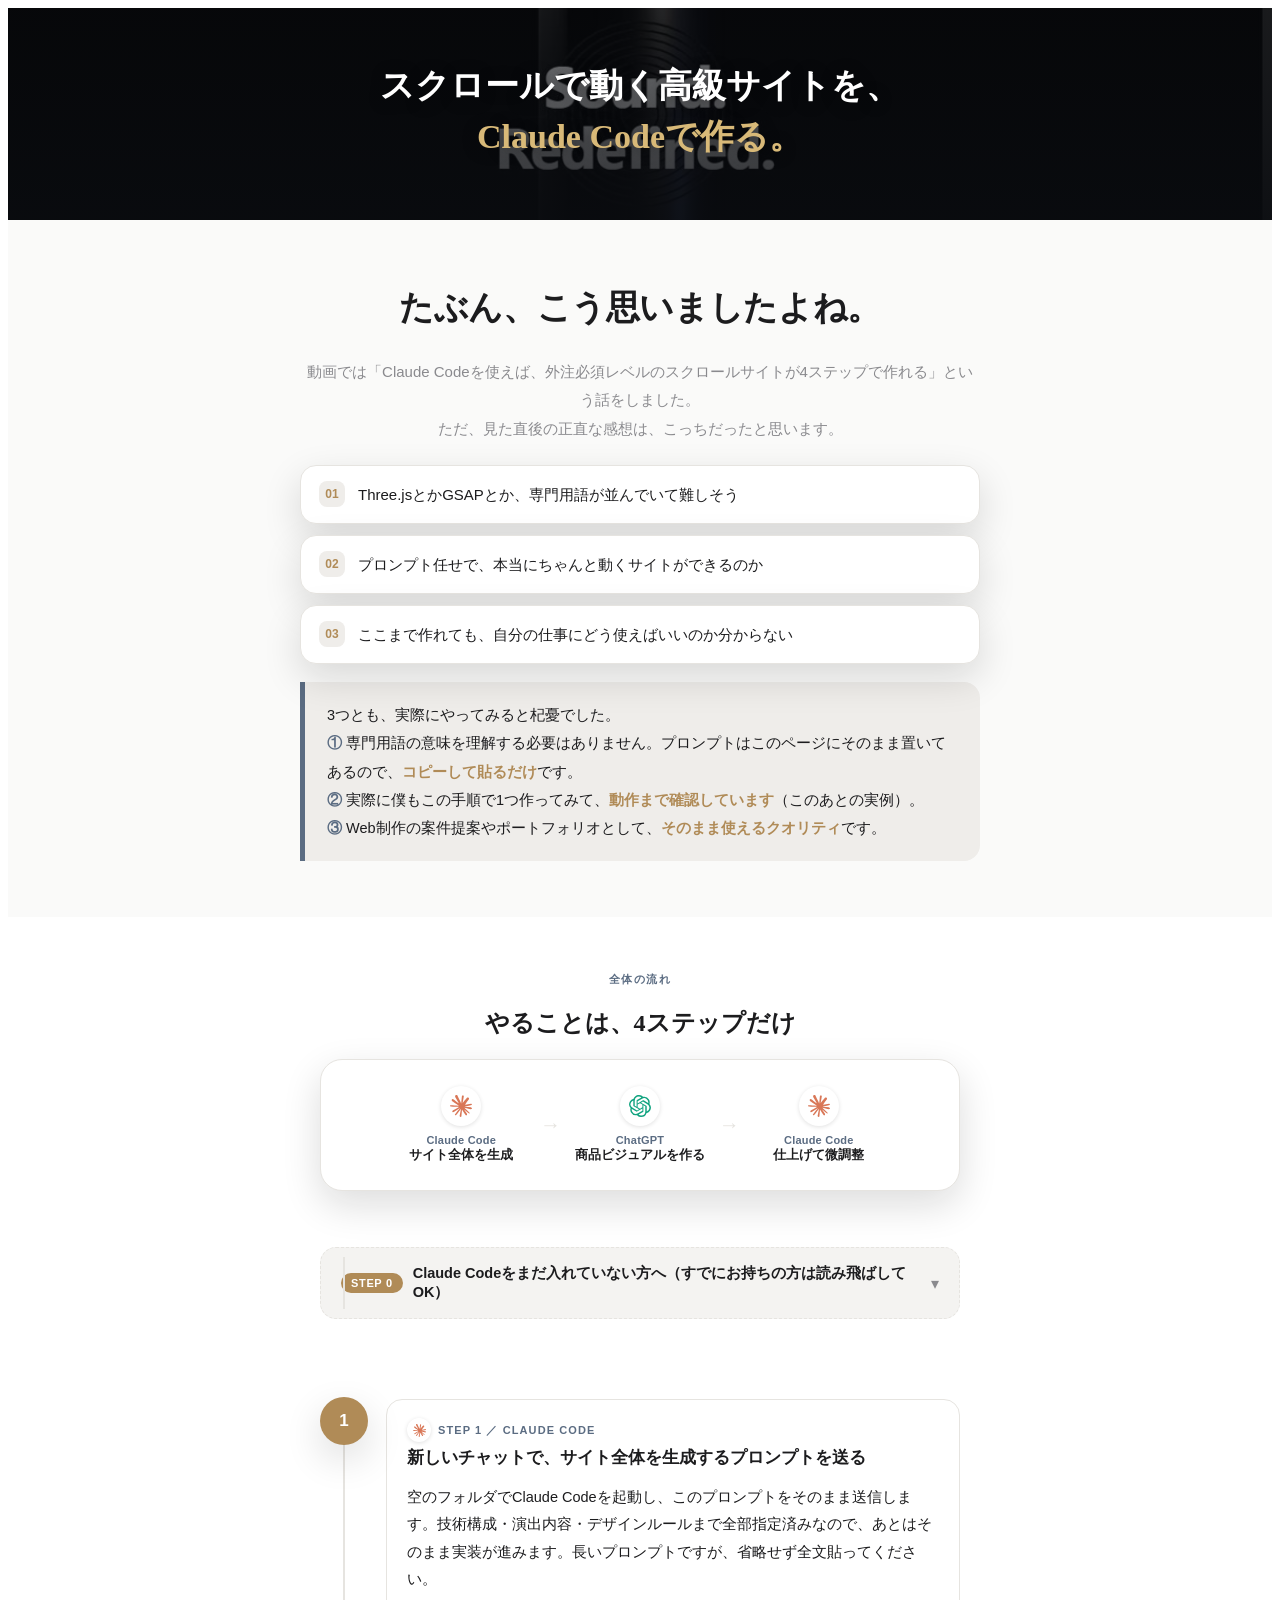
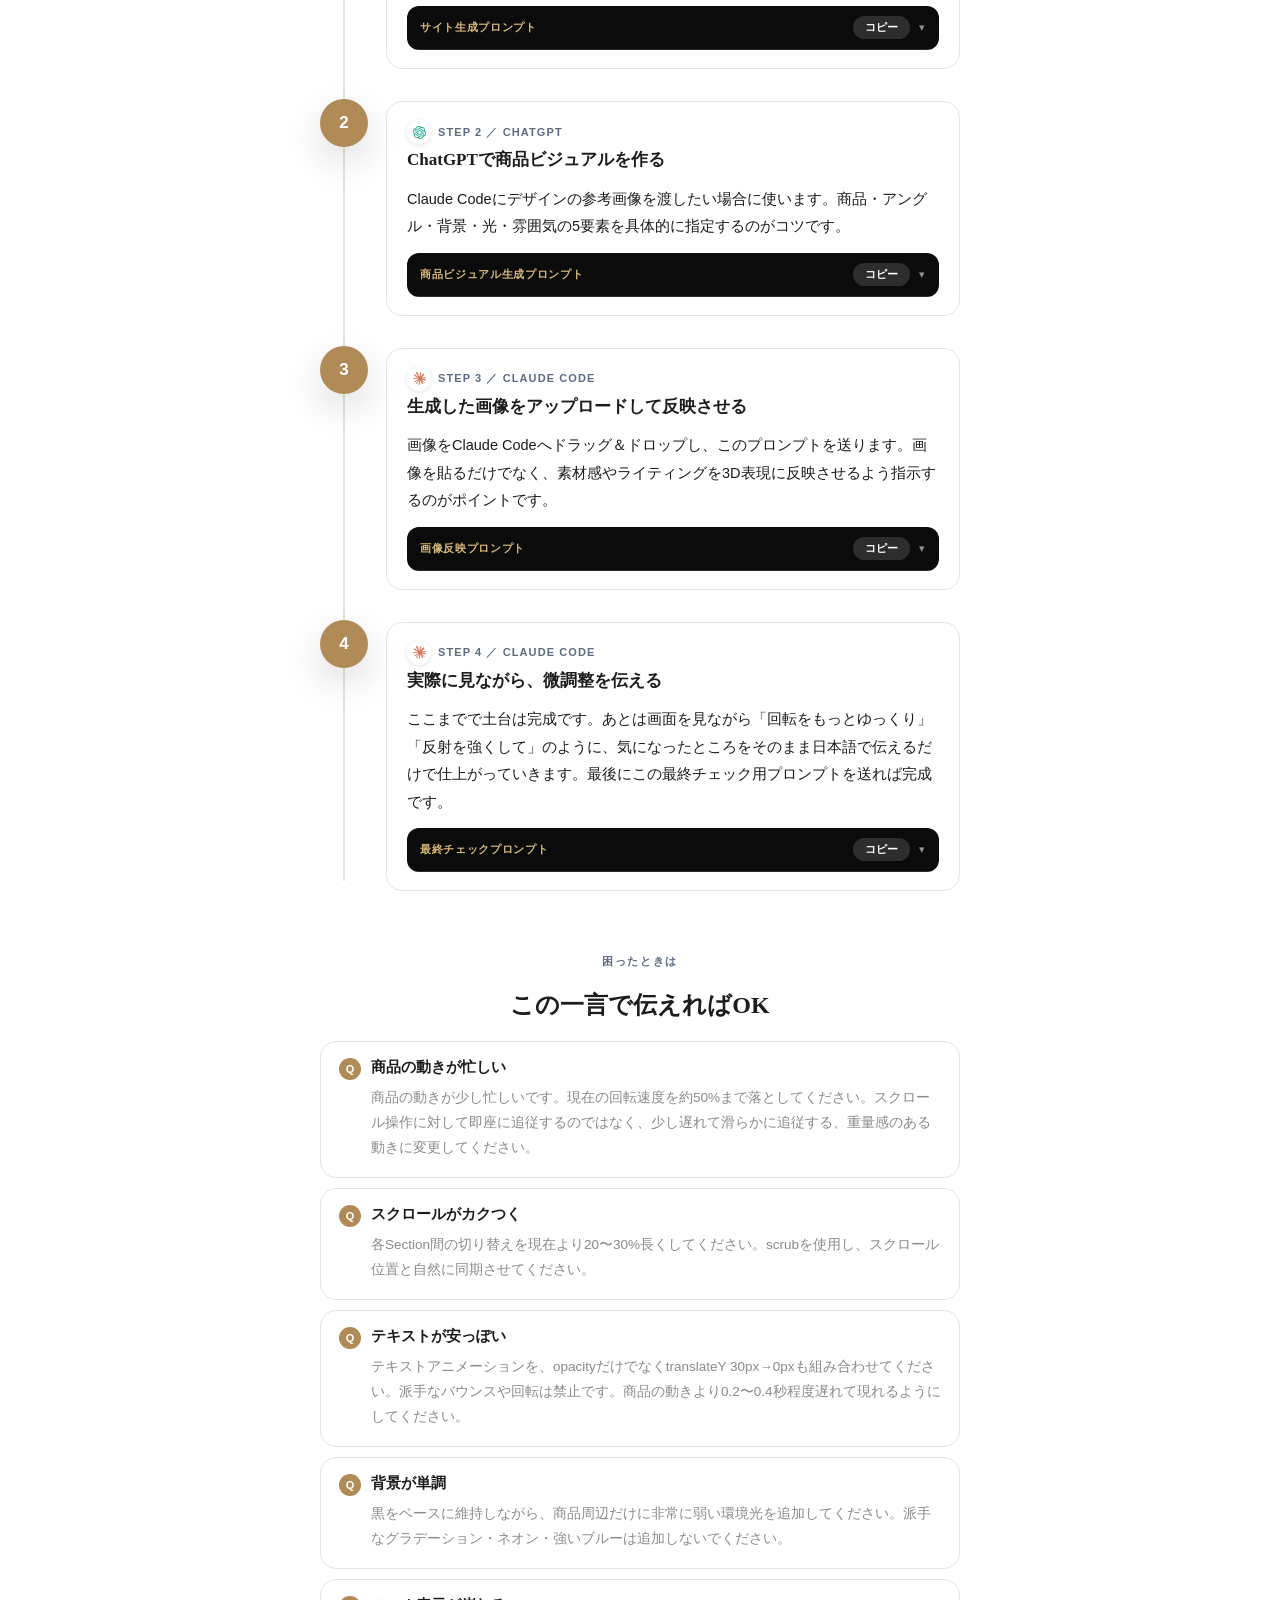
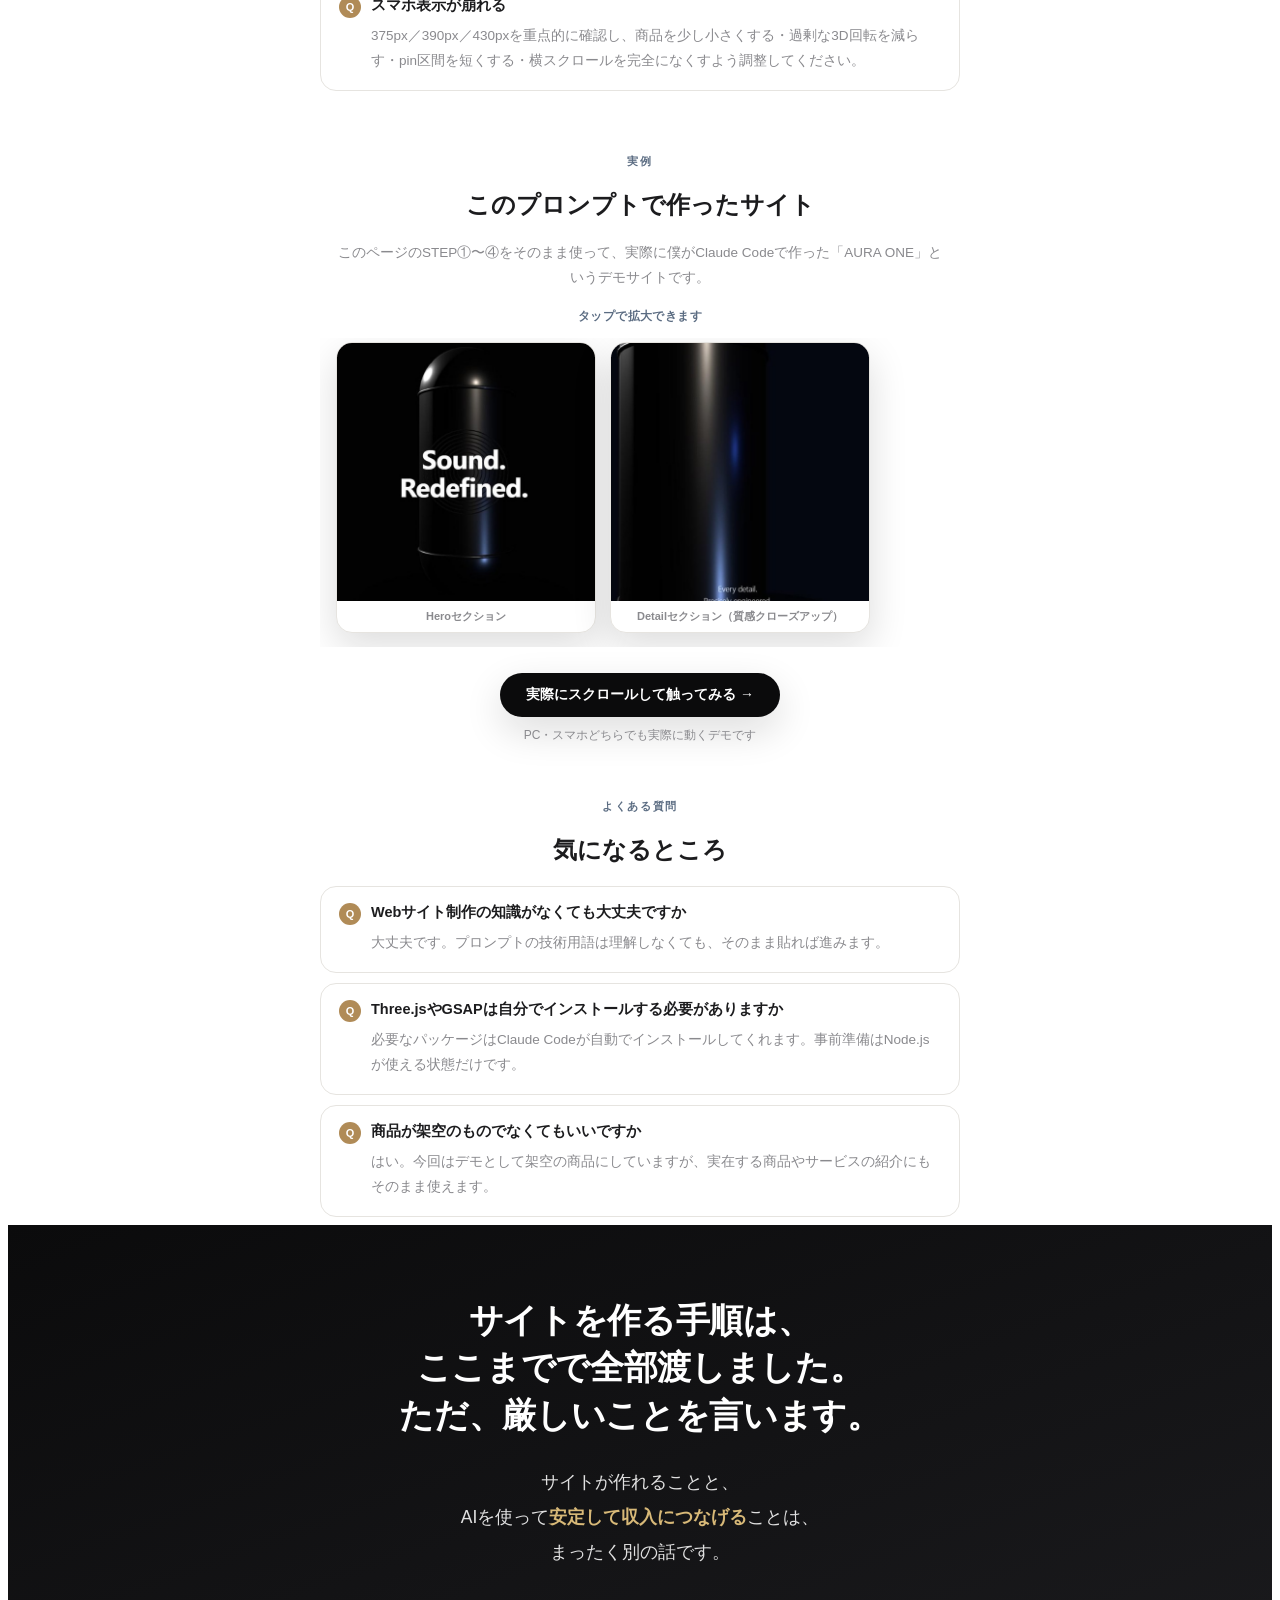
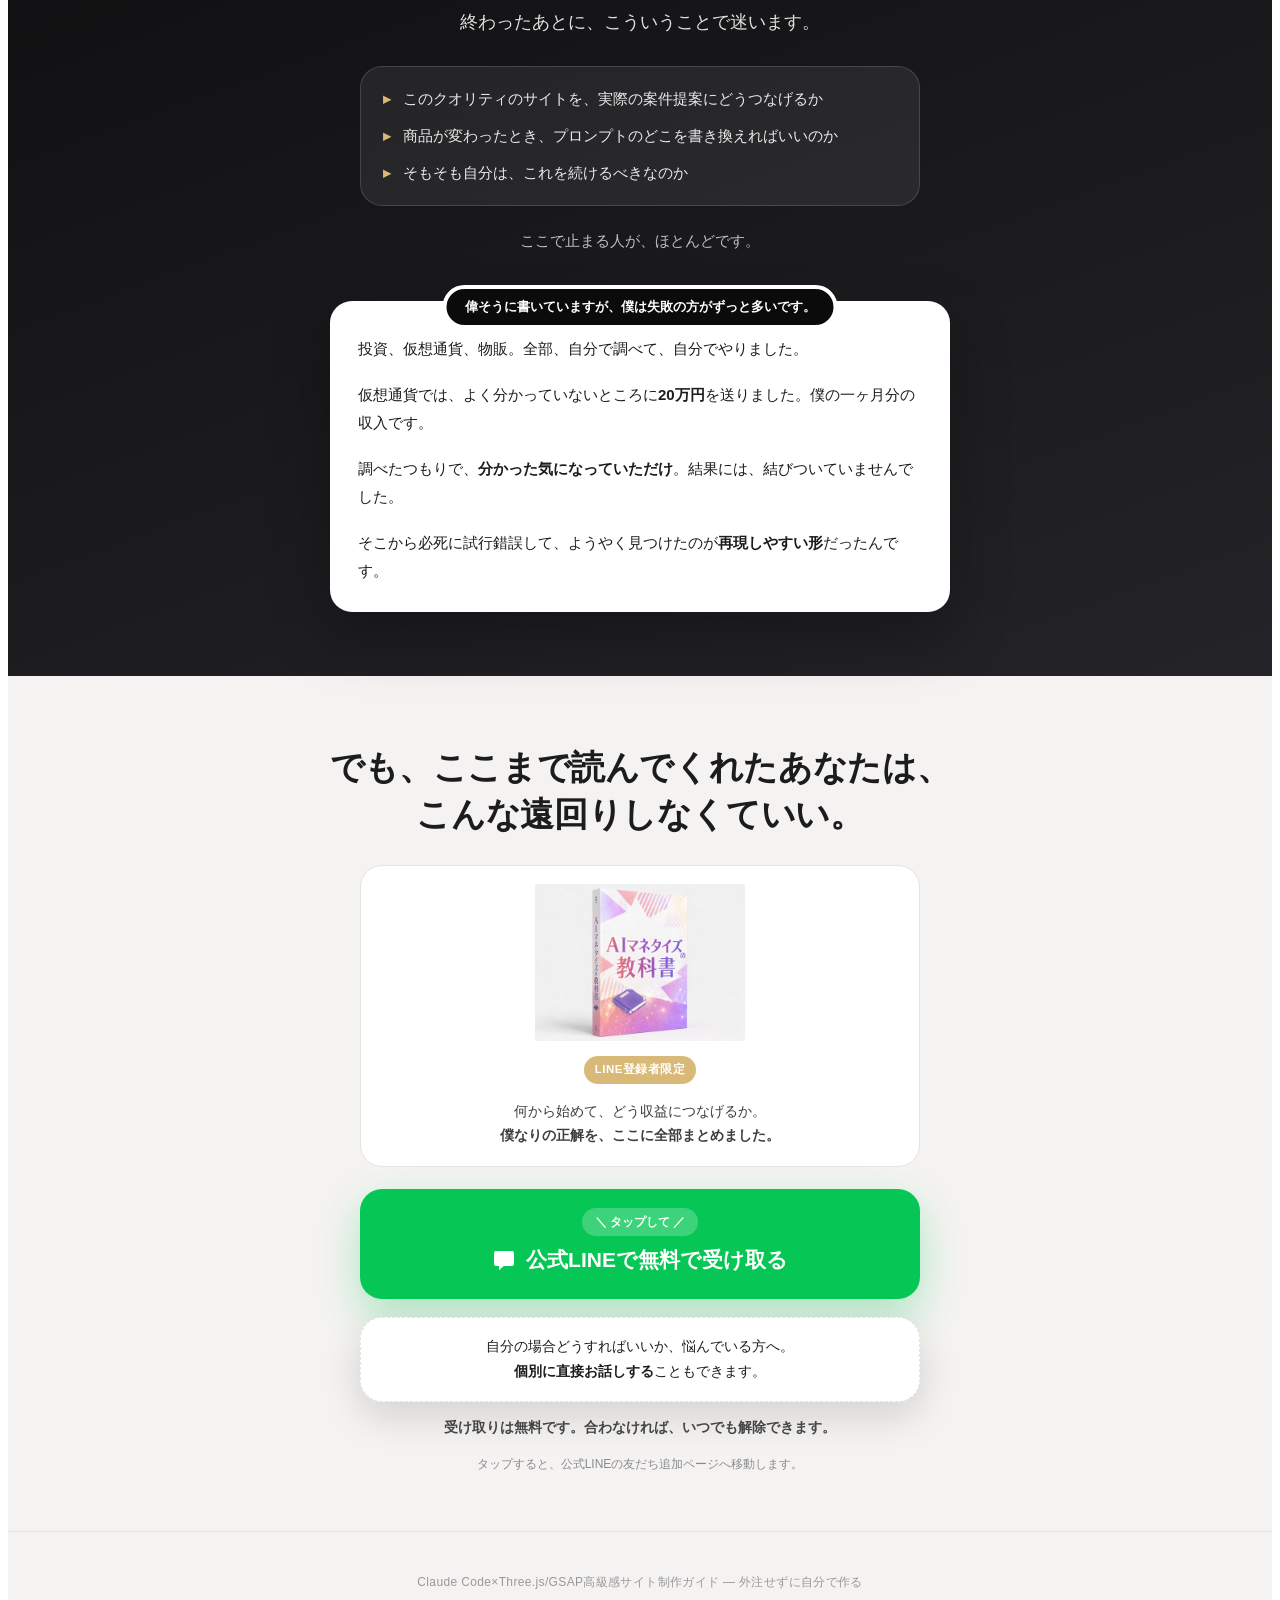
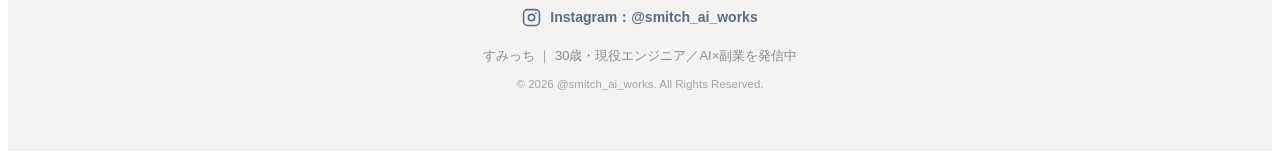
==== commit bd26a94f: "終盤CTAを2026-09-11版へ差し替え（教科書の名前表記を外し、正解の一文をカードへ。個別サポート文と固定ボタン表記を更新） Co-Authored-By: Claude Opus 5 <nor" ====
--- a/index.html
+++ b/index.html
@@ -413,7 +413,7 @@
 .sk-offer{width:min(560px,100%);margin:18px auto 0;padding:16px 18px;text-align:center;
  border:1px dashed var(--sk-line);border-radius:var(--sk-radius);font-size:14px;line-height:1.8}
 </style>
-</head>
+<style>/* cta-0911 */.sk-cta .sk-h .sk-nb{display:inline-block}.sk-cta .sk-after-btn{text-align:center;margin:14px auto 0}</style></head>
 <body>
 
 <header class="fk-hero">
@@ -940,25 +940,21 @@
 <section class="sk-cta" id="sk-cta">
  <div class="sk-wrap">
   <div class="sk-head"><h2 class="sk-h"><span class="sk-nb">でも、</span><span class="sk-nb">ここまで読んでくれた</span><span class="sk-nb">あなたは、</span><br><span class="sk-nb">こんな遠回り</span><span class="sk-nb">しなくていい。</span></h2></div>
-  <p class="sk-bridge"><strong>僕なりの正解を、ここに全部まとめました。</strong><br>
-   こちらのLINEから、お渡ししています。</p>
 
   <div class="sk-book">
    <img src="[data-uri]" alt="『AIマネタイズの教科書』の表紙" loading="lazy">
    <span class="sk-book-k">LINE登録者限定</span>
-   <b>『AIマネタイズの教科書』</b>
-   <p>何から始めるか、どのツールを使うか、SNSでどう収益にするか。<br>
-    このページの手順にかぎらない<b>AIマネタイズの全体像</b>を、1冊にまとめたものです。</p>
+   <p><span class="sk-nb">何から始めて、</span><span class="sk-nb">どう収益につなげるか。</span><br><b><span class="sk-nb">僕なりの正解を、</span><span class="sk-nb">ここに全部まとめました。</span></b></p>
   </div>
 
-  <a class="sk-line-btn" href="https://utage-system.com/line/open/a5dtcba9Txtf?mtid=RRyvXe9NKZuo" target="_blank" rel="noopener">
+  <a class="sk-line-btn" href="https://sub.aione.co.jp/line/open/AFNr9sXpsQp8?mtid=8lMSlxxe5d1h" target="_blank" rel="noopener">
    <span class="sk-tap">＼ タップして ／</span>
    <span class="sk-btn-main"><svg viewBox="0 0 24 24" fill="currentColor" aria-hidden="true"><path d="M20 2H4a2 2 0 0 0-2 2v11a2 2 0 0 0 2 2h3v4.2l4.8-4.2H20a2 2 0 0 0 2-2V4a2 2 0 0 0-2-2z"/></svg>公式LINEで無料で受け取る</span>
   </a>
 
-  <div class="sk-offer">期間限定で、<b>個別のサポート会</b>も案内しています。<br>もっと具体的に、直接相談したい人にはおすすめです。</div>
-  <p class="sk-after-btn">受け取りは無料です。合わなければ、いつでも解除できます。</p>
-  <p class="sk-note">タップすると、公式LINEの友だち追加ページへ移動します。</p>
+  <div class="sk-offer"><span class="sk-nb">自分の場合どうすればいいか、</span><span class="sk-nb">悩んでいる方へ。</span><br><span class="sk-nb"><b>個別に直接お話しする</b>こともできます。</span></div>
+  <p class="sk-after-btn"><span class="sk-nb">受け取りは無料です。</span><span class="sk-nb">合わなければ、</span><span class="sk-nb">いつでも解除できます。</span></p>
+  <p class="sk-note"><span class="sk-nb">タップすると、</span><span class="sk-nb">公式LINEの友だち追加ページへ</span><span class="sk-nb">移動します。</span></p>
  </div>
 </section>
 <footer class="sk-footer">
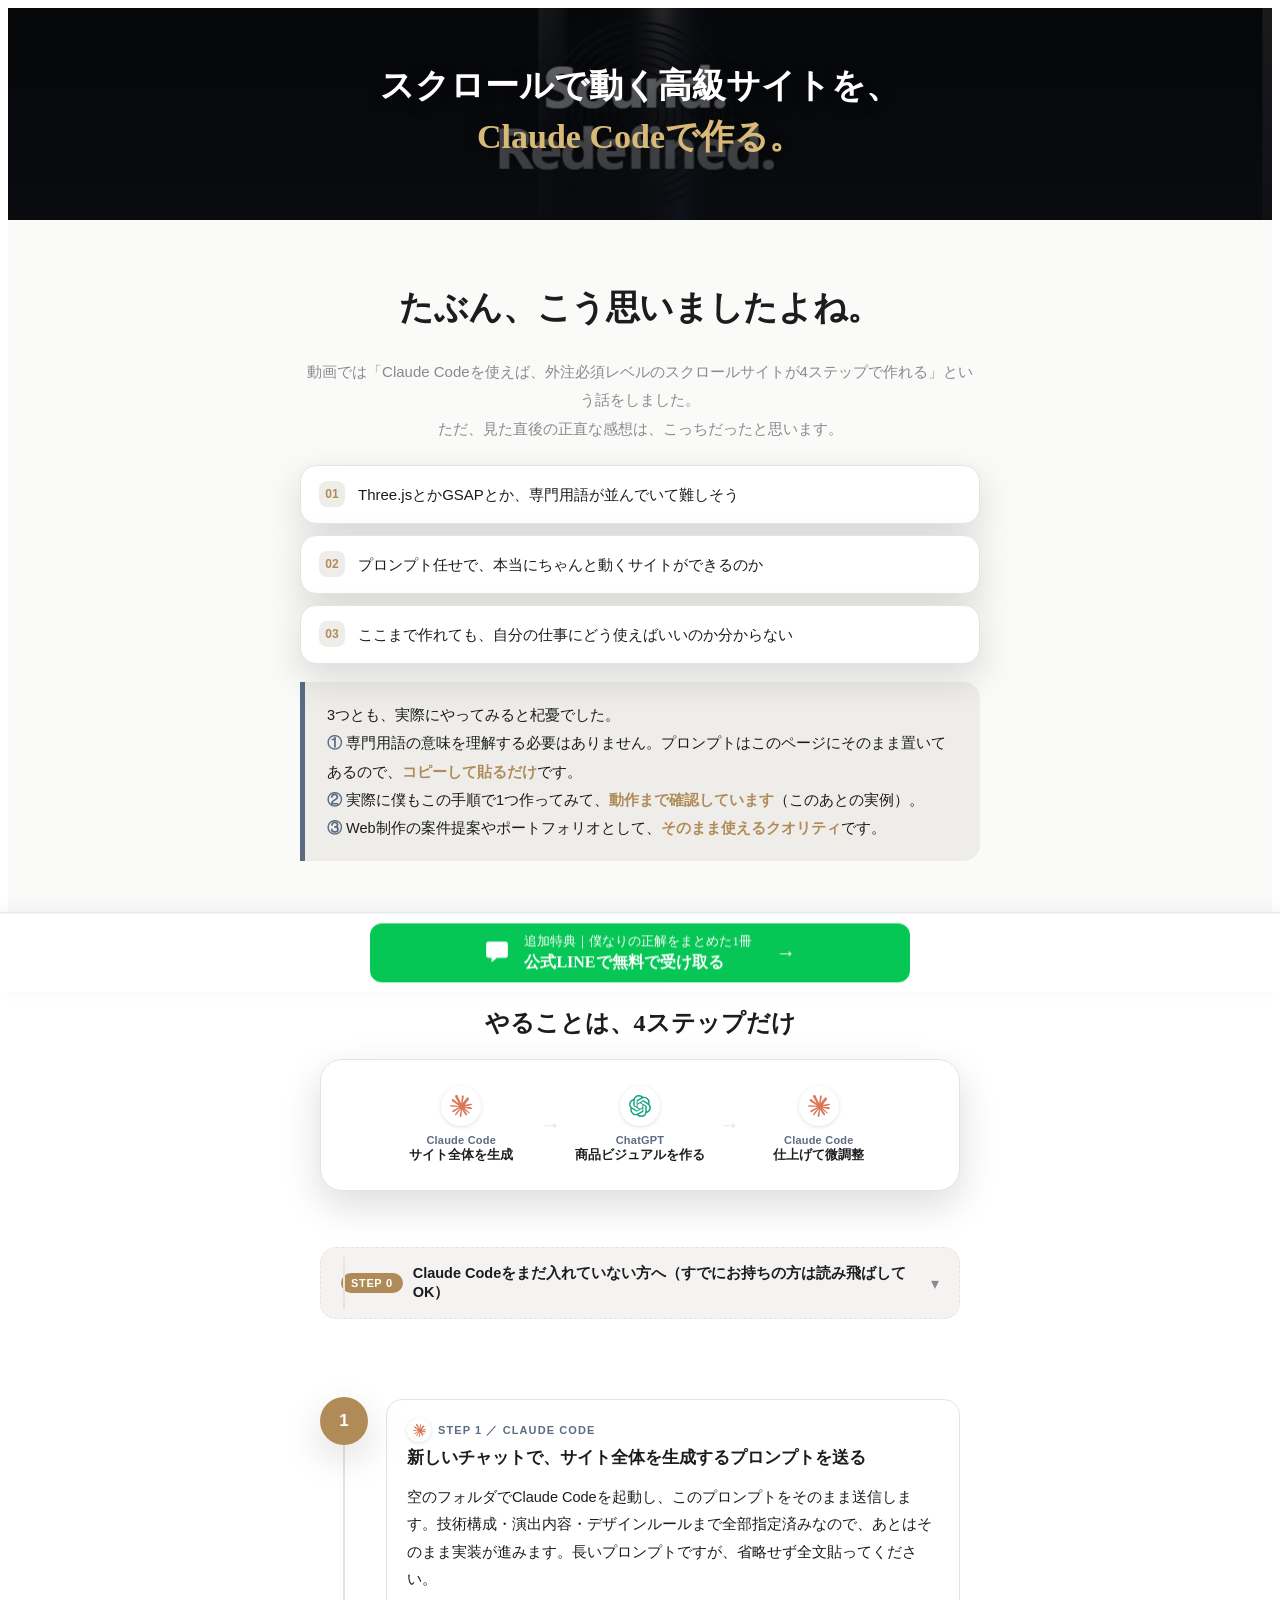
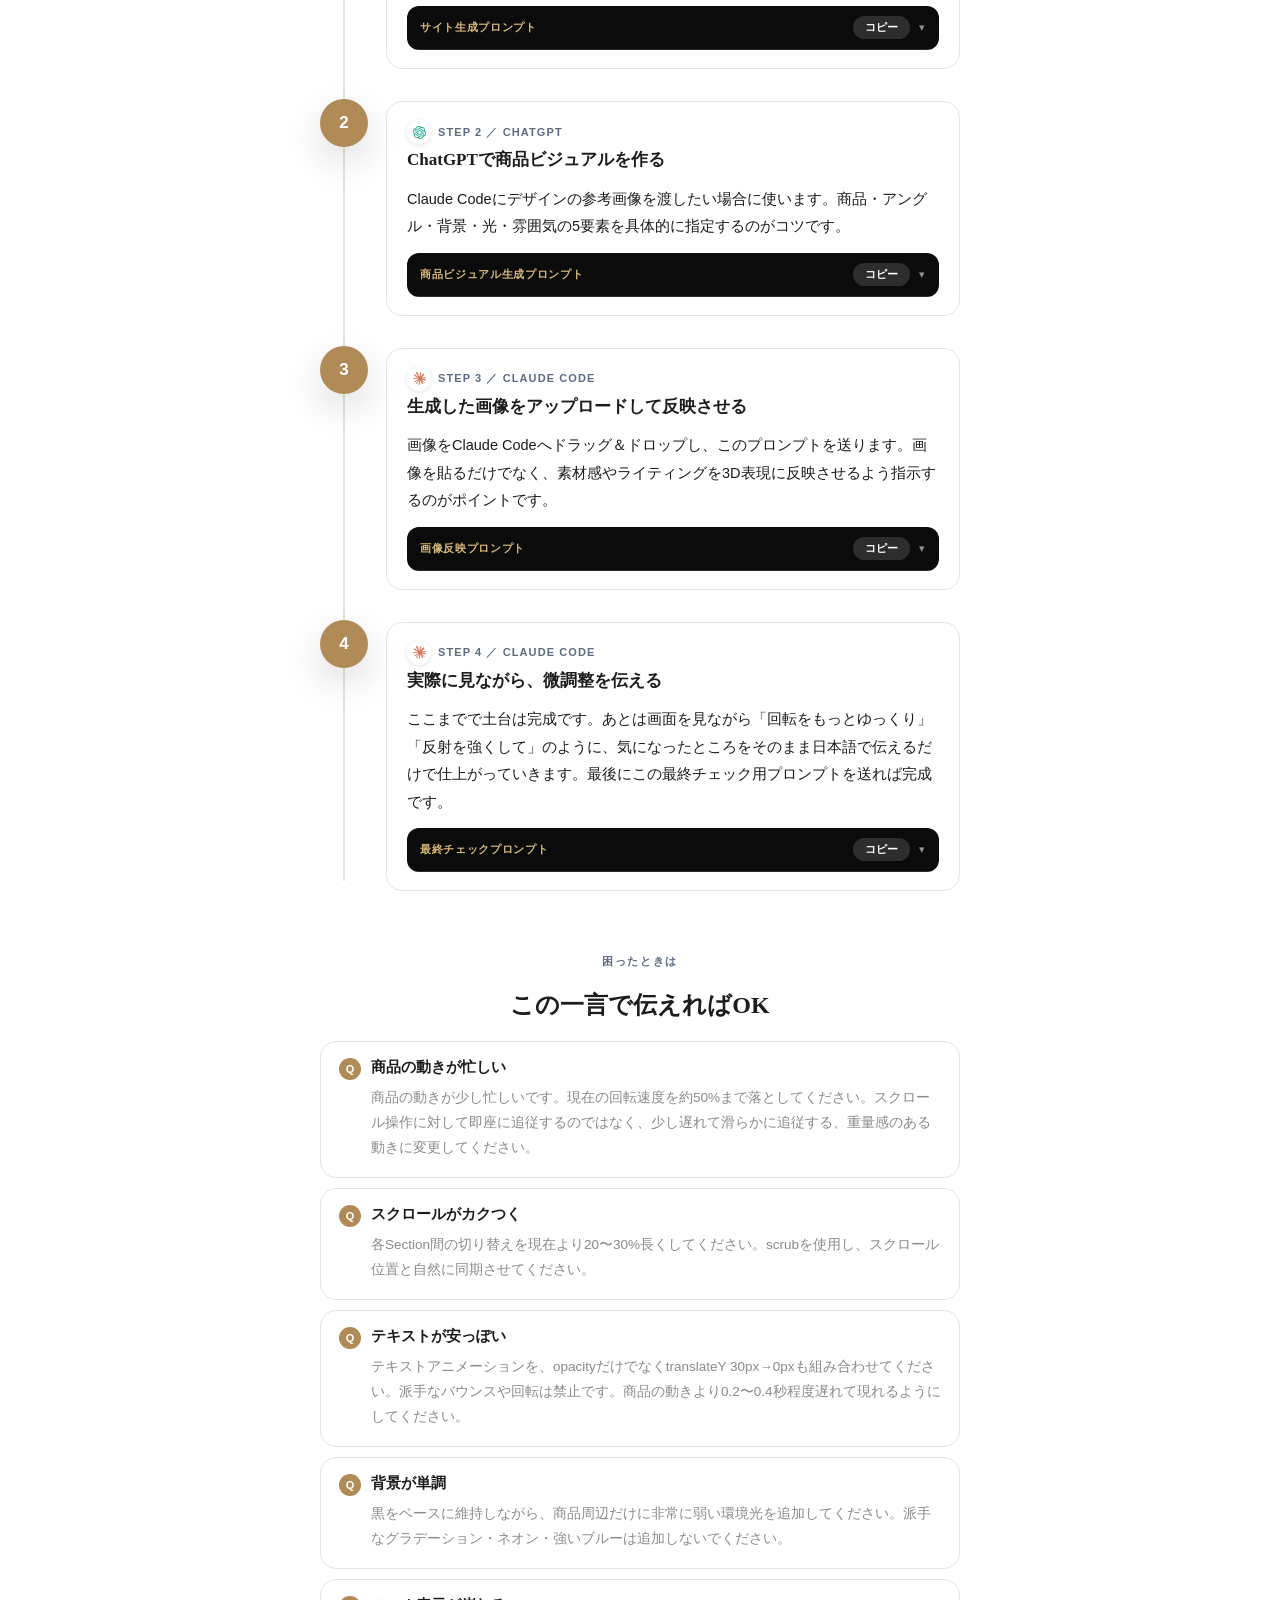
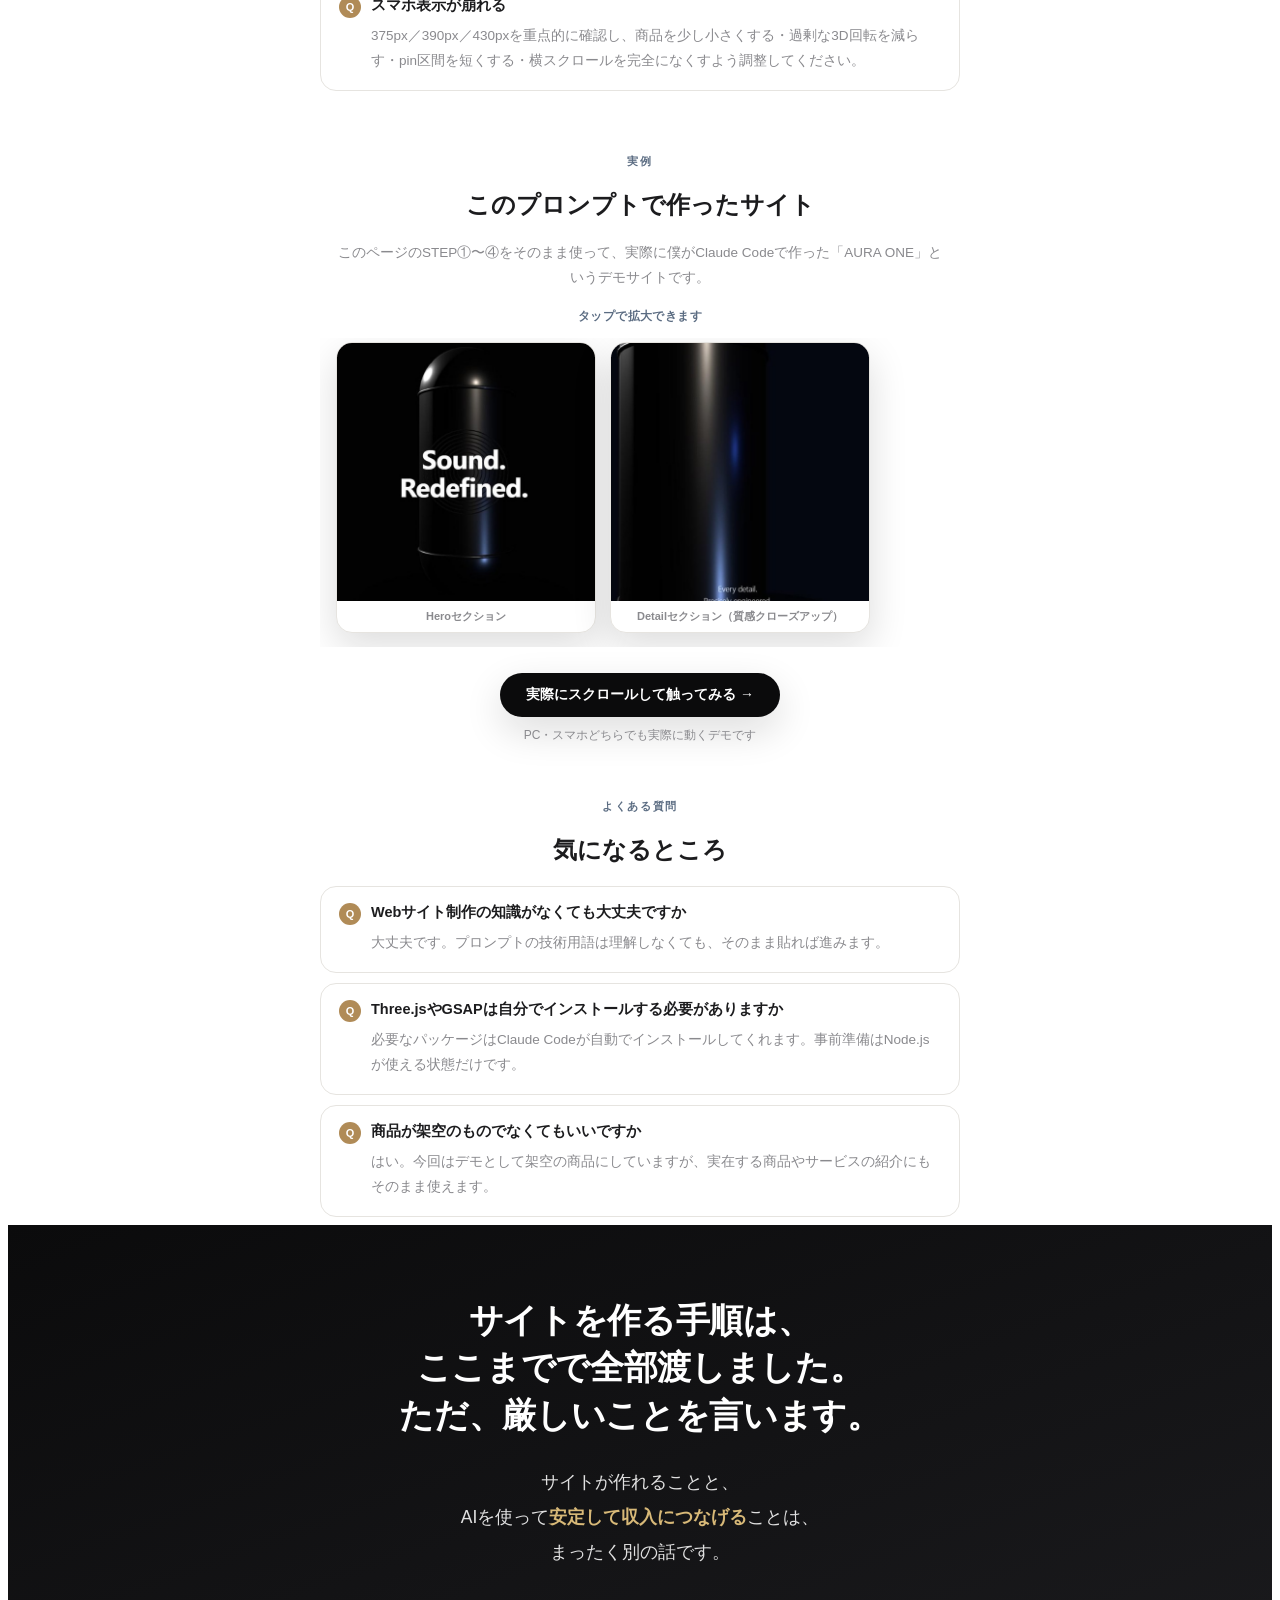
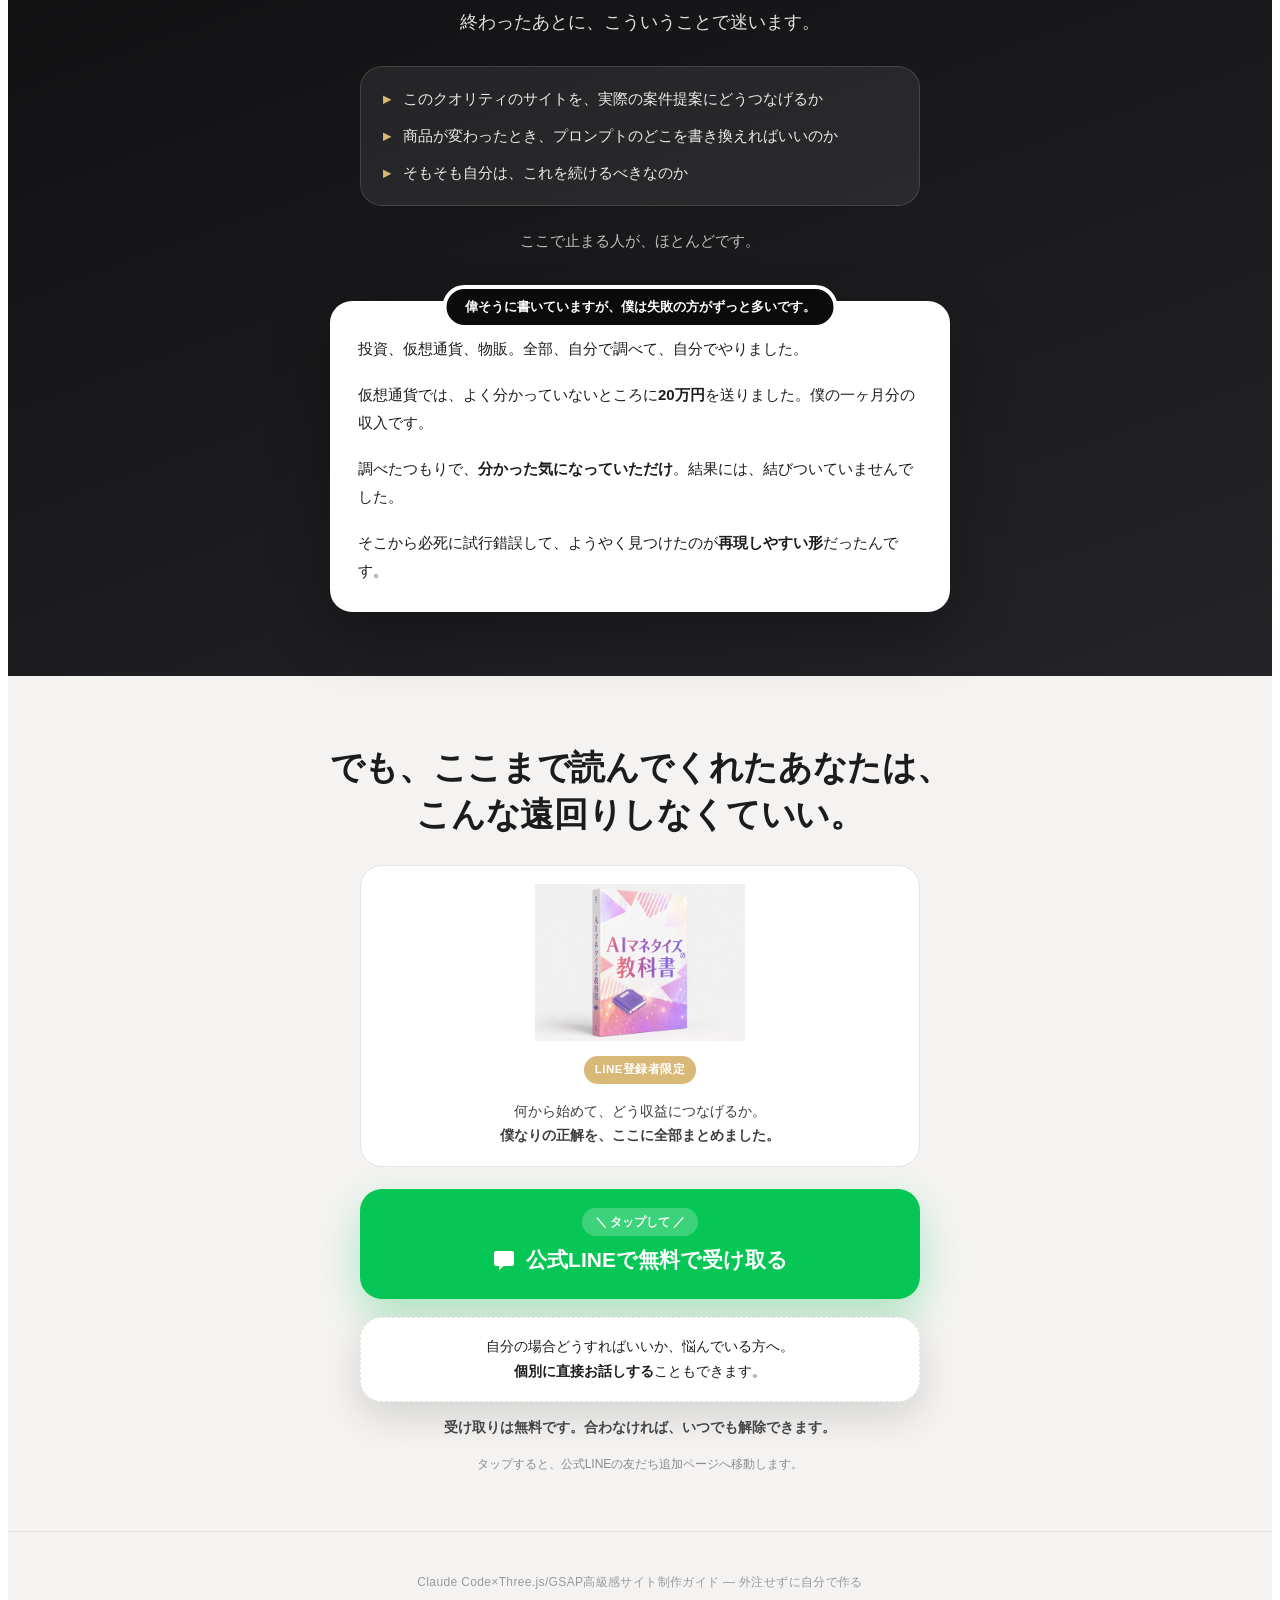
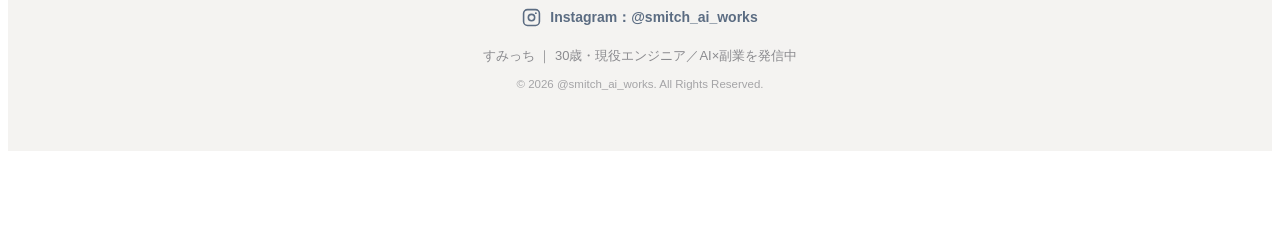
==== commit 47f1d5e9: "下部固定のLINEボタンを全ページ共通の形に統一（追加特典表記・35%読了後に表示・終盤CTA表示中は非表示） Co-Authored-By: Claude Opus 5 <noreply@anthr" ====
--- a/index.html
+++ b/index.html
@@ -1076,5 +1076,25 @@
   setTimeout(function(){ t.forEach(function(el){ el.classList.add('is-in'); }); }, 3000);
 })();
 </script>
+<style>body{padding-bottom:var(--line-dock-height,100px)}html{scroll-padding-bottom:110px}.line-dock{position:fixed;z-index:10000;inset:auto 0 0;padding:10px 16px max(10px,env(safe-area-inset-bottom));background:#ffffffed;border-top:1px solid #dbe2df;backdrop-filter:blur(12px);box-shadow:0 -4px 20px #1524380d}.line-dock a{max-width:540px;margin:auto;padding:9px 18px;min-height:58px;display:flex;gap:14px;align-items:center;justify-content:center;background:#06C755;color:#fff;border-radius:12px;text-decoration:none;line-height:1.45}.line-dock svg{width:26px;height:26px;flex:none}.line-dock small{display:block;font-size:12.5px;font-weight:400}.line-dock b{display:block;font-size:16px;white-space:nowrap}.line-dock a>span:last-child{margin-left:10px;font-size:20px}.line-dock a:hover{background:#05b74e}@media(max-width:600px){.line-dock{padding:8px 10px max(8px,env(safe-area-inset-bottom))}.line-dock a{padding:9px 12px;gap:10px}.line-dock b{font-size:15px}}@media(max-width:360px){.line-dock a>span:last-child{display:none}.line-dock b{font-size:14px}.line-dock svg{width:22px;height:22px}}.sk-cue{bottom:calc(var(--line-dock-height,100px) + 12px)!important}.line-dock{transition:transform .35s ease}.line-dock.is-off{transform:translateY(115%)}</style><aside class="line-dock" aria-label="無料特典の受け取り"><a href="https://sub.aione.co.jp/line/open/AFNr9sXpsQp8?mtid=8lMSlxxe5d1h" target="_blank" rel="noopener noreferrer"><svg viewBox="0 0 24 24" fill="currentColor" aria-hidden="true"><path d="M20 2H4a2 2 0 0 0-2 2v11a2 2 0 0 0 2 2h3v4.2l4.8-4.2H20a2 2 0 0 0 2-2V4a2 2 0 0 0-2-2z"/></svg><span><small>追加特典｜僕なりの正解をまとめた1冊</small><b>公式LINEで無料で受け取る</b></span><span aria-hidden="true">→</span></a></aside><script>
+/* 本文の下余白を固定ボタンの実寸に合わせる */
+(function(){var d=document.querySelector('.line-dock');if(!d)return;
+ function s(){document.body.style.setProperty('--line-dock-height',Math.ceil(d.getBoundingClientRect().height)+'px')}
+ s();if(window.ResizeObserver)new ResizeObserver(s).observe(d);addEventListener('resize',s);})();
+</script><script>
+/* 固定ボタンは35%まで読んでから出す。終盤CTAが見えている間は隠す（同じボタンが2つ並ばないように）。 */
+(function(){
+ var d=document.querySelector('.line-dock'), c=document.getElementById('sk-cta'), inCta=false;
+ if(!d) return;
+ function f(){
+  var h=document.documentElement, p=h.scrollTop/((h.scrollHeight-h.clientHeight)||1);
+  d.classList.toggle('is-off', p<.35 || inCta);
+ }
+ if(c && window.IntersectionObserver)
+  new IntersectionObserver(function(e){ inCta=e[0].isIntersecting; f(); }).observe(c);
+ addEventListener('scroll', f, {passive:true});
+ f();
+})();
+</script>
 </body>
 </html>
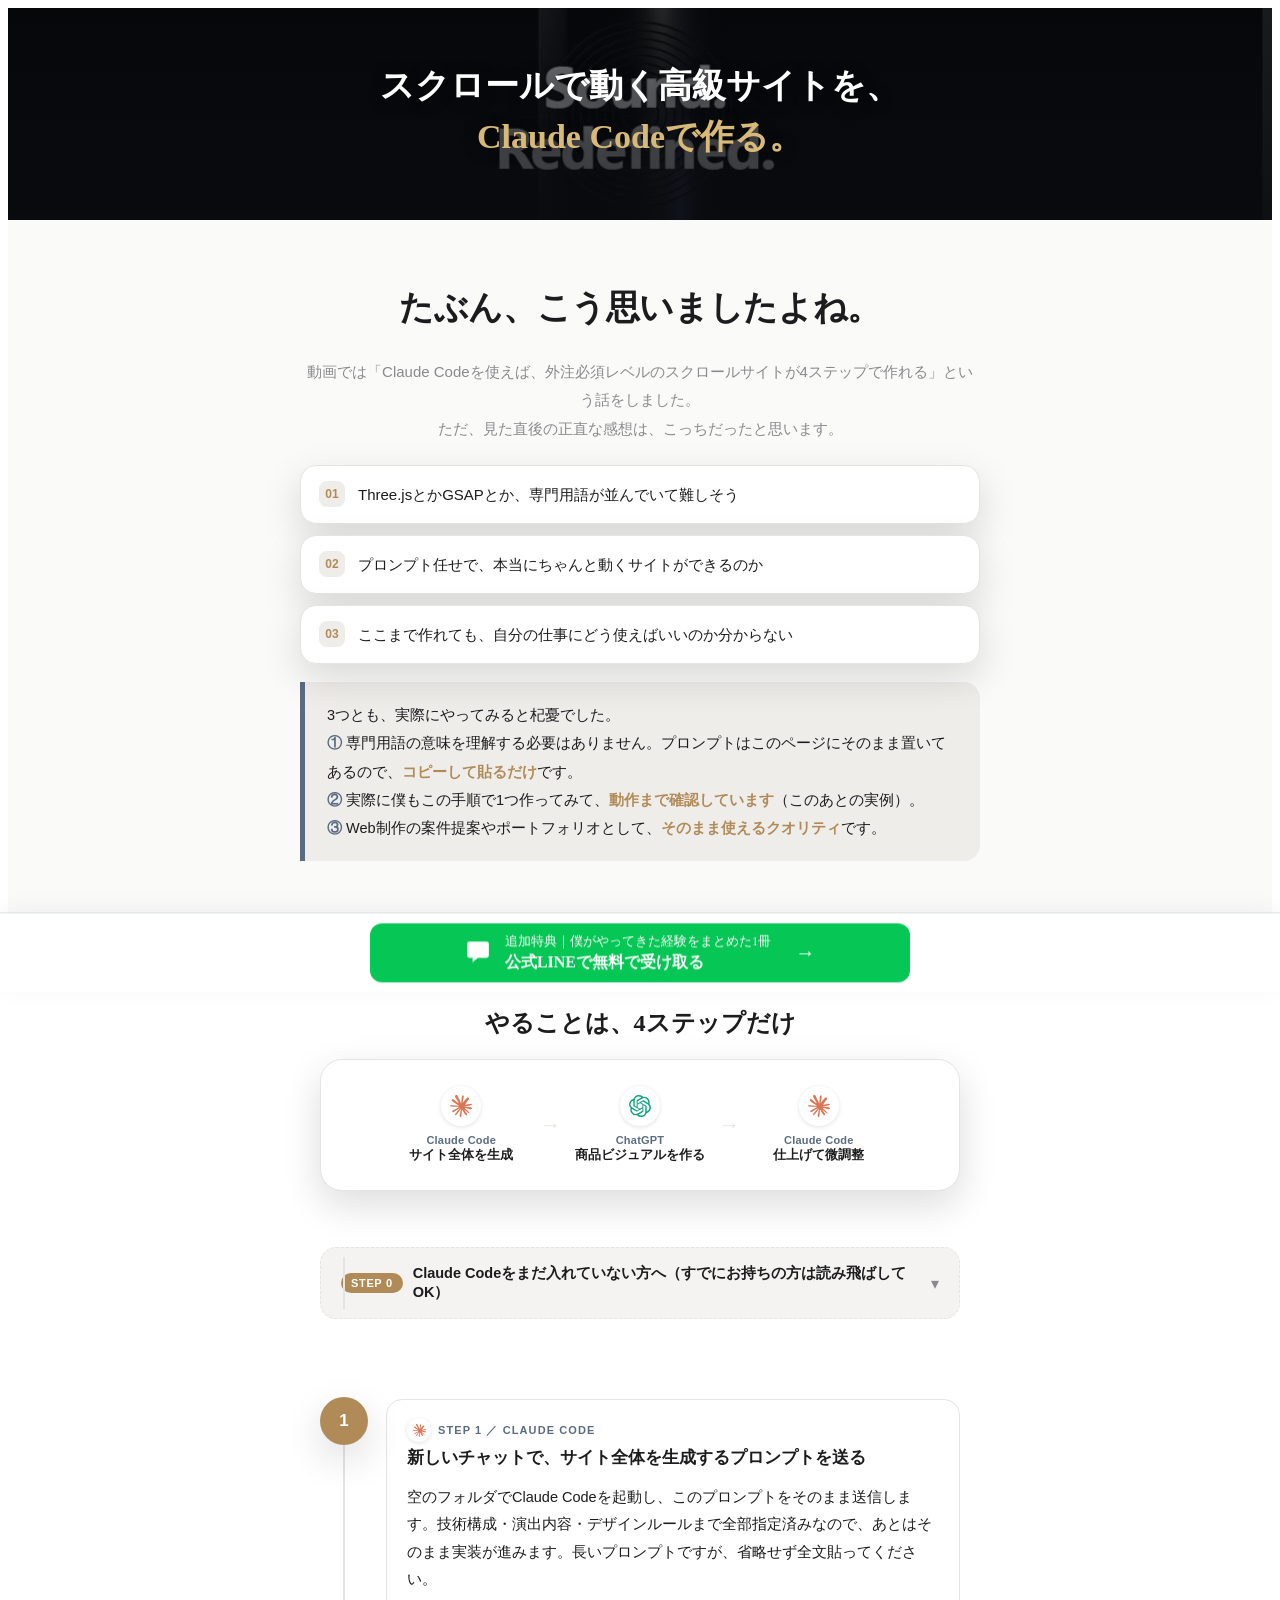
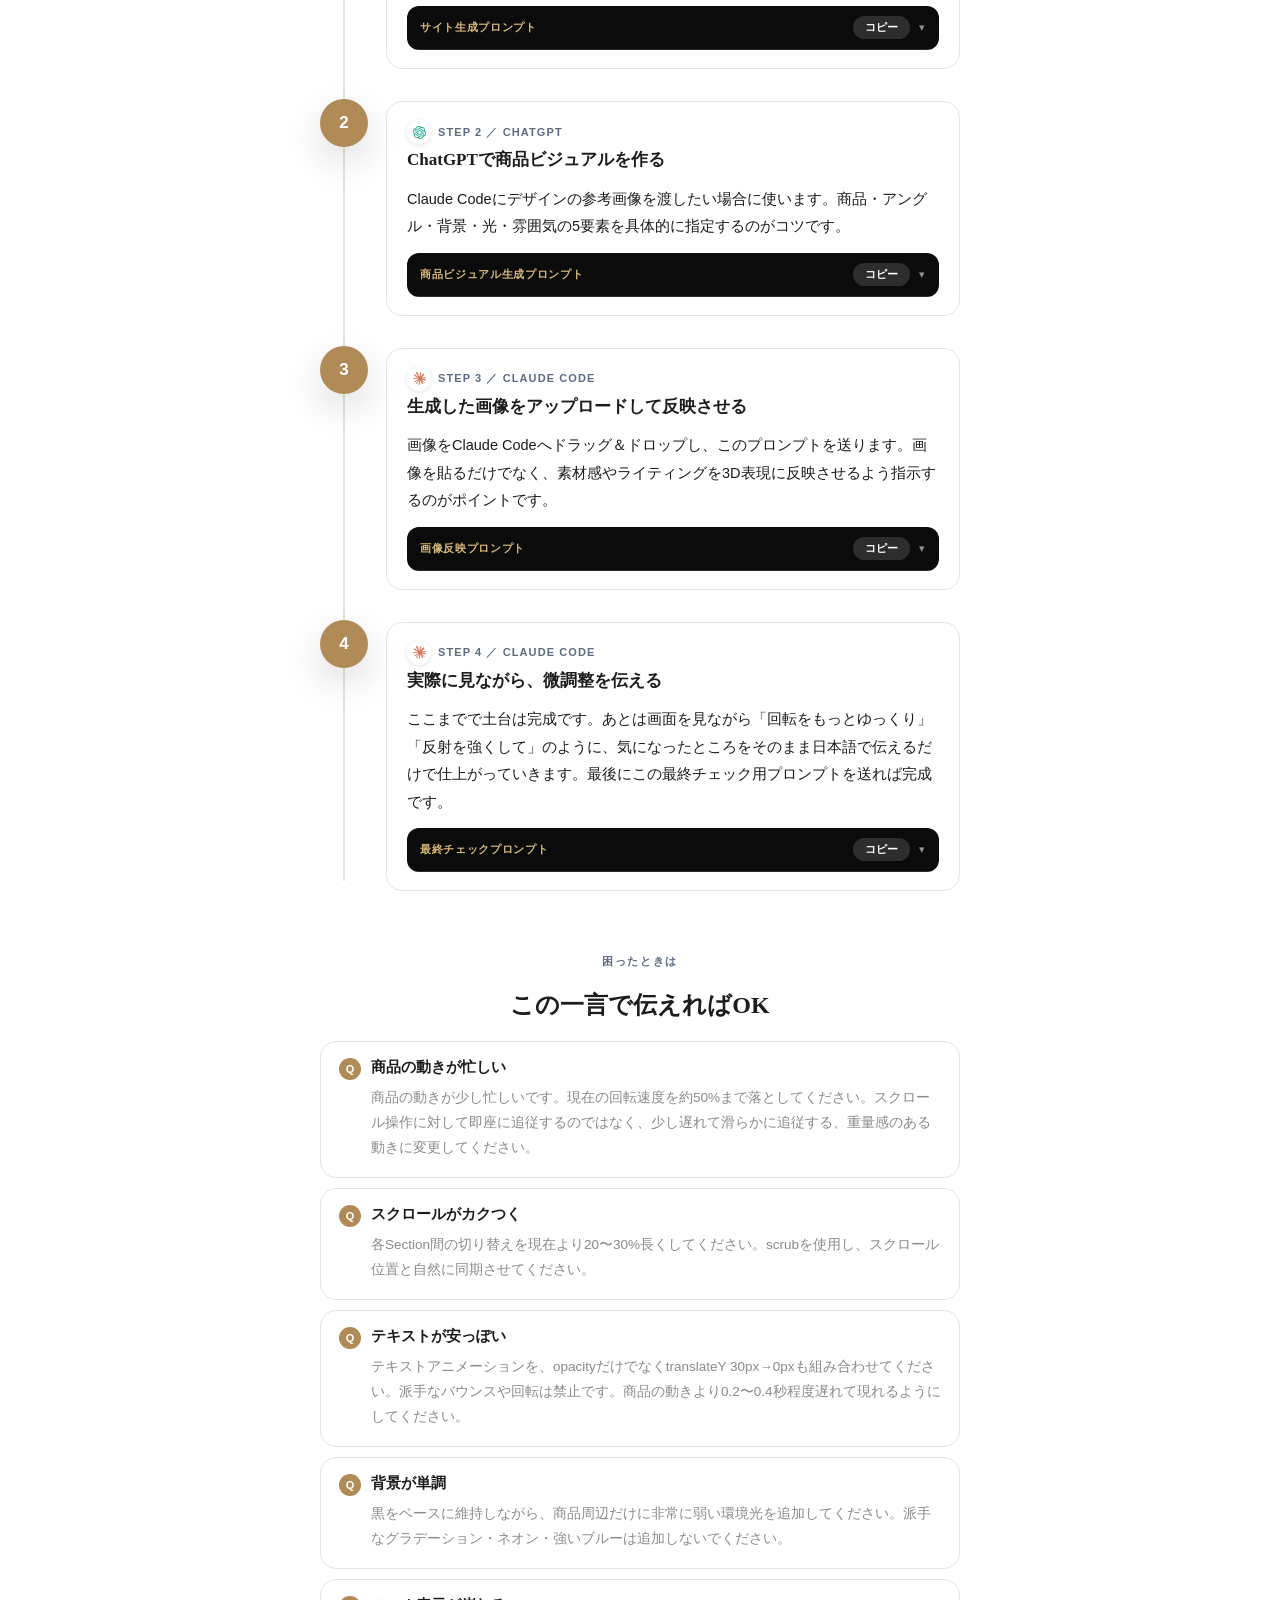
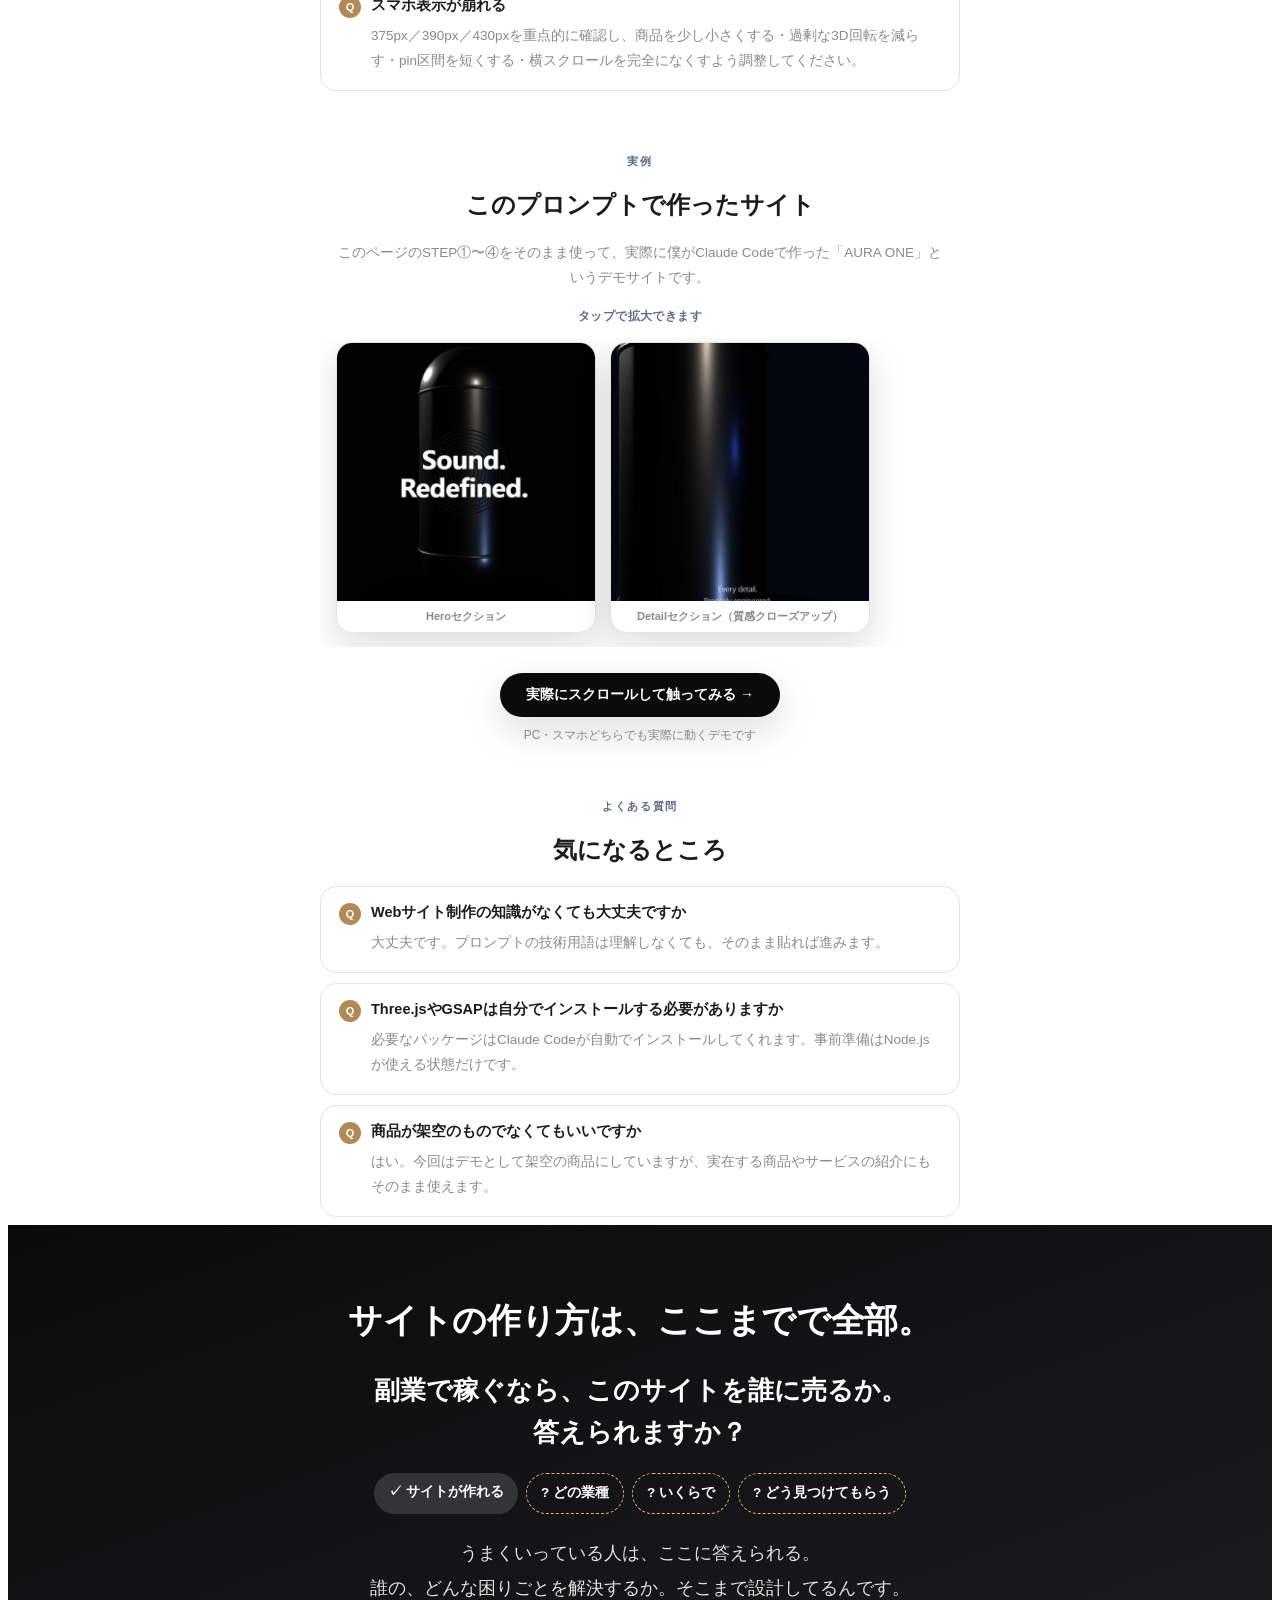
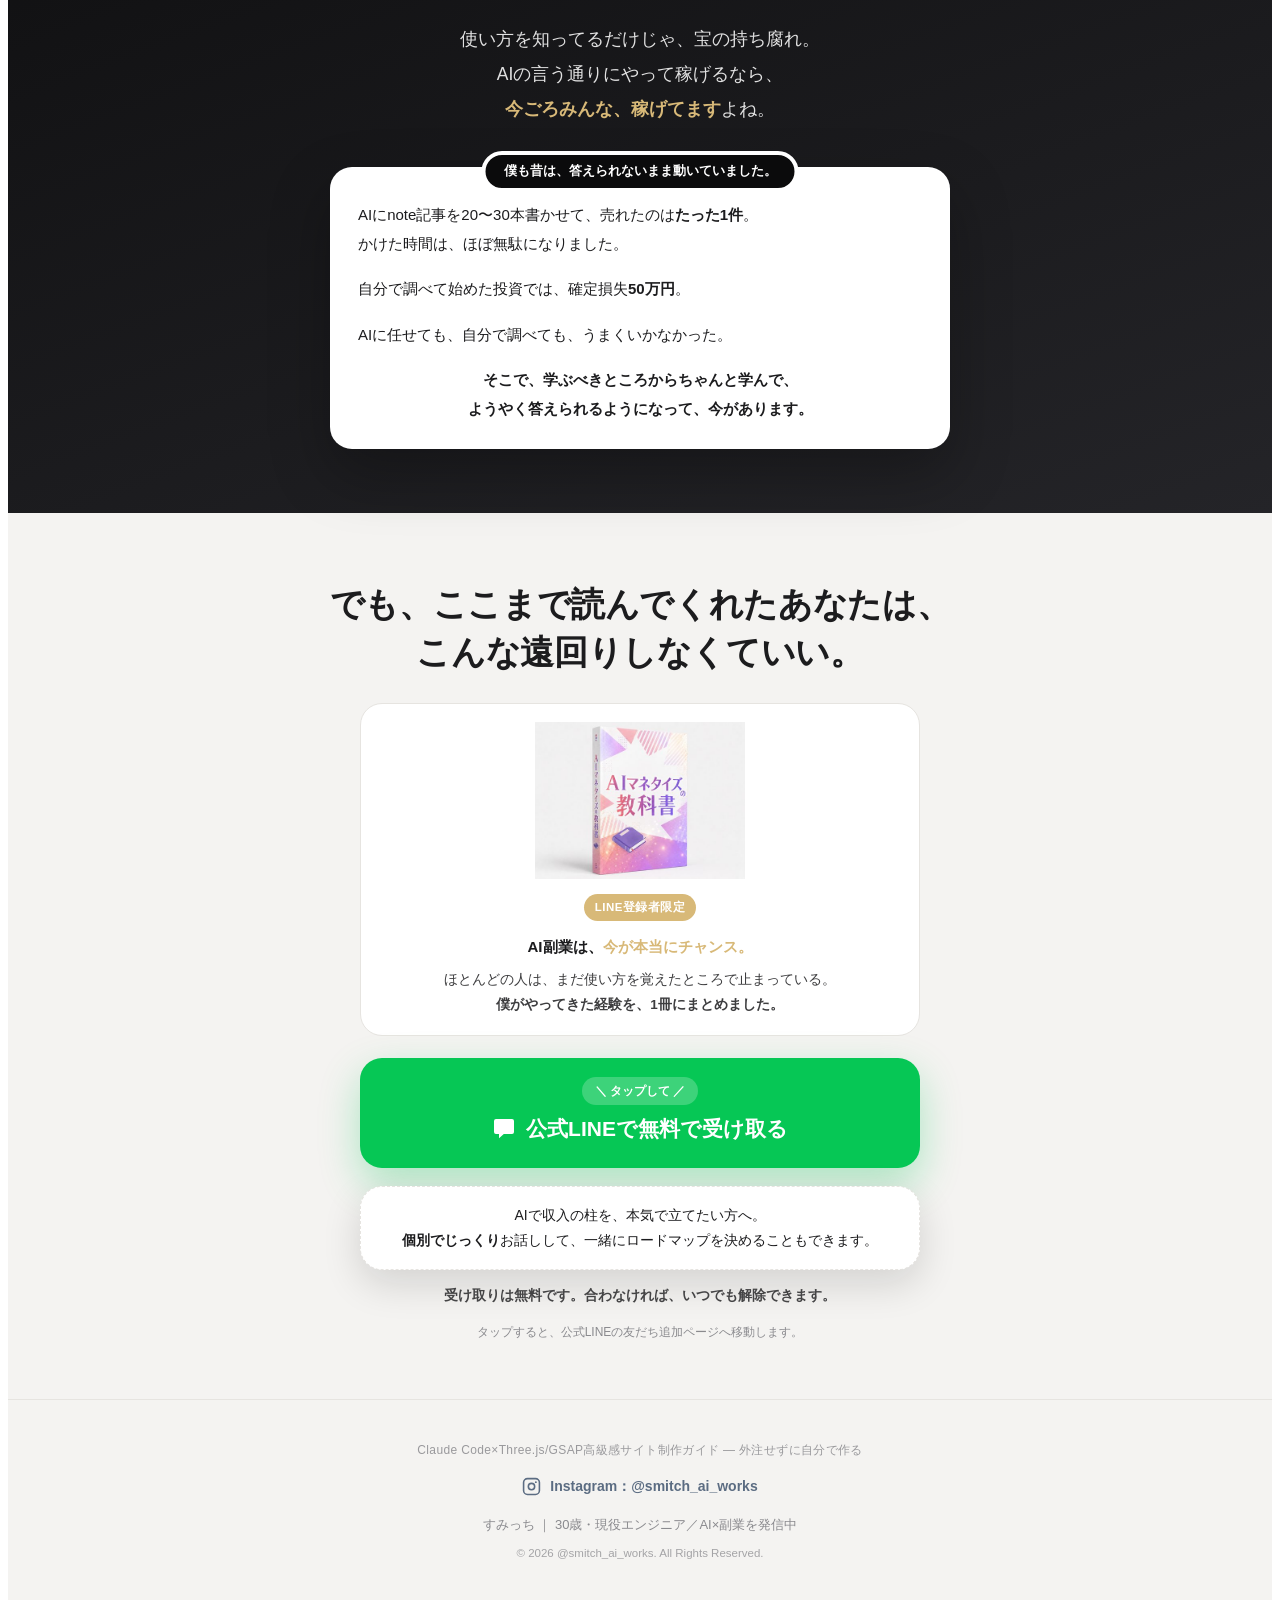
==== commit 70be92b5: "終盤ブロックを刷新（答えられますか？→設計→失敗と学び→本・相談） Co-Authored-By: Claude Opus 5.5 <noreply@anthropic.com>" ====
--- a/index.html
+++ b/index.html
@@ -913,27 +913,22 @@
 
 
 
-<section class="sk-gap">
+
+
+
+
+
+<section class="sk-gap" id="sk-gap">
  <div class="sk-wrap">
-  <div class="sk-head"><h2 class="sk-h"><span class="sk-nb">サイトを作る手順は、</span><br><span class="sk-nb">ここまでで</span><span class="sk-nb">全部渡しました。</span><br><span class="sk-nb">ただ、</span><span class="sk-nb">厳しいことを言います。</span></h2></div>
-  <p class="sk-gap-lead">
-   サイトが作れることと、<br>AIを使って<strong>安定して収入につなげる</strong>ことは、<br>
-   まったく別の話です。<br><br>
-   終わったあとに、こういうことで迷います。
-  </p>
-  <ul class="sk-gap-list">
-   <li>このクオリティのサイトを、実際の案件提案にどうつなげるか</li>
-   <li>商品が変わったとき、プロンプトのどこを書き換えればいいのか</li>
-   <li>そもそも自分は、これを続けるべきなのか</li>
-  </ul>
-  <p class="sk-gap-close">ここで止まる人が、ほとんどです。</p>
-
-  <div class="sk-story">
-   <span class="sk-story-tag">偉そうに書いていますが、僕は失敗の方がずっと多いです。</span>
-   <p>投資、仮想通貨、物販。全部、自分で調べて、自分でやりました。</p>
-   <p>仮想通貨では、よく分かっていないところに<b>20万円</b>を送りました。僕の一ヶ月分の収入です。</p>
-   <p>調べたつもりで、<b>分かった気になっていただけ</b>。結果には、結びついていませんでした。</p>
-   <p>そこから必死に試行錯誤して、ようやく見つけたのが<b>再現しやすい形</b>だったんです。</p></div>
+  <div class="sk-head"><h2 class="sk-h"><span class="sk-nb">サイトの作り方は、</span><span class="sk-nb">ここまでで全部。</span></h2></div>
+  <p class="g3-q"><span class="sk-nb">副業で稼ぐなら、</span><span class="sk-nb">このサイトを誰に売るか。</span><span class="sk-nb">答えられますか？</span></p><div class="g3-chips"><span class="g3-ok">✓ サイトが作れる</span><span>? どの業種</span><span>? いくらで</span><span>? どう見つけてもらう</span></div>
+  <p class="sk-gap-lead"><span class="sk-nb">うまくいっている人は、</span><span class="sk-nb">ここに答えられる。</span><br><span class="sk-nb">誰の、</span><span class="sk-nb">どんな困りごとを解決するか。</span><span class="sk-nb">そこまで設計してるんです。</span></p><p class="sk-gap-lead"><span class="sk-nb">使い方を知ってるだけじゃ、</span><span class="sk-nb">宝の持ち腐れ。</span><br><span class="sk-nb">AIの言う通りにやって</span><span class="sk-nb">稼げるなら、</span><br><span class="sk-nb"><strong>今ごろみんな、稼げてます</strong>よね。</span></p>
+  
+  <div class="sk-story g3-story">
+   <span class="sk-story-tag">僕も昔は、答えられないまま動いていました。</span>
+   <p><span class="sk-nb">AIにnote記事を20〜30本書かせて、</span><span class="sk-nb">売れたのは<b>たった1件</b>。</span><br><span class="sk-nb">かけた時間は、</span><span class="sk-nb">ほぼ無駄になりました。</span></p><p><span class="sk-nb">自分で調べて始めた投資では、</span><span class="sk-nb">確定損失<b>50万円</b>。</span></p>
+   <p><span class="sk-nb">AIに任せても、</span><span class="sk-nb">自分で調べても、</span><span class="sk-nb">うまくいかなかった。</span></p>
+   <p class="g3-end"><b><span class="sk-nb">そこで、</span><span class="sk-nb">学ぶべきところから</span><span class="sk-nb">ちゃんと学んで、</span><br><span class="sk-nb">ようやく答えられるようになって、</span><span class="sk-nb">今があります。</span></b></p></div>
  </div>
 </section>
 
@@ -944,7 +939,7 @@
   <div class="sk-book">
    <img src="[data-uri]" alt="『AIマネタイズの教科書』の表紙" loading="lazy">
    <span class="sk-book-k">LINE登録者限定</span>
-   <p><span class="sk-nb">何から始めて、</span><span class="sk-nb">どう収益につなげるか。</span><br><b><span class="sk-nb">僕なりの正解を、</span><span class="sk-nb">ここに全部まとめました。</span></b></p>
+   <p class="g3-now"><span class="sk-nb">AI副業は、</span><span class="sk-nb"><strong>今が本当にチャンス。</strong></span></p><p><span class="sk-nb">ほとんどの人は、</span><span class="sk-nb">まだ使い方を覚えたところで</span><span class="sk-nb">止まっている。</span><br><b><span class="sk-nb">僕がやってきた経験を、</span><span class="sk-nb">1冊にまとめました。</span></b></p>
   </div>
 
   <a class="sk-line-btn" href="https://sub.aione.co.jp/line/open/AFNr9sXpsQp8?mtid=8lMSlxxe5d1h" target="_blank" rel="noopener">
@@ -952,7 +947,7 @@
    <span class="sk-btn-main"><svg viewBox="0 0 24 24" fill="currentColor" aria-hidden="true"><path d="M20 2H4a2 2 0 0 0-2 2v11a2 2 0 0 0 2 2h3v4.2l4.8-4.2H20a2 2 0 0 0 2-2V4a2 2 0 0 0-2-2z"/></svg>公式LINEで無料で受け取る</span>
   </a>
 
-  <div class="sk-offer"><span class="sk-nb">自分の場合どうすればいいか、</span><span class="sk-nb">悩んでいる方へ。</span><br><span class="sk-nb"><b>個別に直接お話しする</b>こともできます。</span></div>
+  <div class="sk-offer"><span class="sk-nb">AIで収入の柱を、</span><span class="sk-nb">本気で立てたい方へ。</span><br><span class="sk-nb"><b>個別でじっくり</b>お話しして、</span><span class="sk-nb">一緒にロードマップを</span><span class="sk-nb">決めることもできます。</span></div>
   <p class="sk-after-btn"><span class="sk-nb">受け取りは無料です。</span><span class="sk-nb">合わなければ、</span><span class="sk-nb">いつでも解除できます。</span></p>
   <p class="sk-note"><span class="sk-nb">タップすると、</span><span class="sk-nb">公式LINEの友だち追加ページへ</span><span class="sk-nb">移動します。</span></p>
  </div>
@@ -1076,7 +1071,30 @@
   setTimeout(function(){ t.forEach(function(el){ el.classList.add('is-in'); }); }, 3000);
 })();
 </script>
-<style>body{padding-bottom:var(--line-dock-height,100px)}html{scroll-padding-bottom:110px}.line-dock{position:fixed;z-index:10000;inset:auto 0 0;padding:10px 16px max(10px,env(safe-area-inset-bottom));background:#ffffffed;border-top:1px solid #dbe2df;backdrop-filter:blur(12px);box-shadow:0 -4px 20px #1524380d}.line-dock a{max-width:540px;margin:auto;padding:9px 18px;min-height:58px;display:flex;gap:14px;align-items:center;justify-content:center;background:#06C755;color:#fff;border-radius:12px;text-decoration:none;line-height:1.45}.line-dock svg{width:26px;height:26px;flex:none}.line-dock small{display:block;font-size:12.5px;font-weight:400}.line-dock b{display:block;font-size:16px;white-space:nowrap}.line-dock a>span:last-child{margin-left:10px;font-size:20px}.line-dock a:hover{background:#05b74e}@media(max-width:600px){.line-dock{padding:8px 10px max(8px,env(safe-area-inset-bottom))}.line-dock a{padding:9px 12px;gap:10px}.line-dock b{font-size:15px}}@media(max-width:360px){.line-dock a>span:last-child{display:none}.line-dock b{font-size:14px}.line-dock svg{width:22px;height:22px}}.sk-cue{bottom:calc(var(--line-dock-height,100px) + 12px)!important}.line-dock{transition:transform .35s ease}.line-dock.is-off{transform:translateY(115%)}</style><aside class="line-dock" aria-label="無料特典の受け取り"><a href="https://sub.aione.co.jp/line/open/AFNr9sXpsQp8?mtid=8lMSlxxe5d1h" target="_blank" rel="noopener noreferrer"><svg viewBox="0 0 24 24" fill="currentColor" aria-hidden="true"><path d="M20 2H4a2 2 0 0 0-2 2v11a2 2 0 0 0 2 2h3v4.2l4.8-4.2H20a2 2 0 0 0 2-2V4a2 2 0 0 0-2-2z"/></svg><span><small>追加特典｜僕なりの正解をまとめた1冊</small><b>公式LINEで無料で受け取る</b></span><span aria-hidden="true">→</span></a></aside><script>
+<style>body{padding-bottom:var(--line-dock-height,100px)}html{scroll-padding-bottom:110px}.line-dock{position:fixed;z-index:10000;inset:auto 0 0;padding:10px 16px max(10px,env(safe-area-inset-bottom));background:#ffffffed;border-top:1px solid #dbe2df;backdrop-filter:blur(12px);box-shadow:0 -4px 20px #1524380d}.line-dock a{max-width:540px;margin:auto;padding:9px 18px;min-height:58px;display:flex;gap:14px;align-items:center;justify-content:center;background:#06C755;color:#fff;border-radius:12px;text-decoration:none;line-height:1.45}.line-dock svg{width:26px;height:26px;flex:none}.line-dock small{display:block;font-size:12.5px;font-weight:400}.line-dock b{display:block;font-size:16px;white-space:nowrap}.line-dock a>span:last-child{margin-left:10px;font-size:20px}.line-dock a:hover{background:#05b74e}@media(max-width:600px){.line-dock{padding:8px 10px max(8px,env(safe-area-inset-bottom))}.line-dock a{padding:9px 12px;gap:10px}.line-dock b{font-size:15px}}@media(max-width:360px){.line-dock a>span:last-child{display:none}.line-dock b{font-size:14px}.line-dock svg{width:22px;height:22px}}.sk-cue{bottom:calc(var(--line-dock-height,100px) + 12px)!important}.line-dock{transition:transform .35s ease}.line-dock.is-off{transform:translateY(115%)}
+.g3-calc{width:min(400px,100%);margin:22px auto 0;padding:16px 18px;border-radius:16px;
+ background:rgba(255,255,255,.07);border:1px solid rgba(255,255,255,.16)}
+.g3-row{display:flex;justify-content:space-between;align-items:baseline;gap:12px;padding:3px 6px}
+.g3-row span{font-size:14.5px;color:rgba(255,255,255,.82)}
+.g3-row b{font-size:24px;font-weight:900;color:#fff;letter-spacing:.02em}
+.g3-hl{margin-top:2px;padding:10px 12px;border-radius:12px;background:rgba(255,255,255,.1)}
+.g3-hl b{font-size:30px;color:var(--sk-hl)}
+.g3-arr{text-align:center;color:var(--sk-hl);font-weight:900;line-height:1.2}
+.g3-q{margin:24px auto 20px;text-align:center;font-family:var(--sk-serif);font-weight:900;
+ font-size:clamp(20px,4.6vw,26px);line-height:1.6;color:#fff}
+.g3-q .sk-nb,.sk-gap-lead .sk-nb,.g3-end .sk-nb{display:inline-block}
+.g3-chips{display:flex;justify-content:center;flex-wrap:wrap;gap:8px;margin:0 auto 22px}
+.g3-chips span{padding:7px 14px;border-radius:999px;border:1.5px dashed var(--sk-hl);
+ font-size:13.5px;font-weight:800;color:#fff}
+.g3-chips .g3-ok{border:0;background:rgba(255,255,255,.14)}
+.sk-gap .sk-gap-lead+.sk-gap-lead{margin-top:16px}
+.g3-story .g3-end{text-align:center}
+.g3-story{margin-top:40px;padding-top:34px!important}
+.g3-story .sk-story-tag{position:absolute!important;top:-16px;left:50%!important;transform:translateX(-50%)!important;
+ white-space:nowrap!important;margin:0!important;line-height:1.6!important;text-align:center}
+.sk-book .g3-now{margin:4px 0 0;font-size:15px;font-weight:800;opacity:1}
+.sk-book .g3-now strong{color:var(--sk-hl)}
+</style><aside class="line-dock" aria-label="無料特典の受け取り"><a href="https://sub.aione.co.jp/line/open/AFNr9sXpsQp8?mtid=8lMSlxxe5d1h" target="_blank" rel="noopener noreferrer"><svg viewBox="0 0 24 24" fill="currentColor" aria-hidden="true"><path d="M20 2H4a2 2 0 0 0-2 2v11a2 2 0 0 0 2 2h3v4.2l4.8-4.2H20a2 2 0 0 0 2-2V4a2 2 0 0 0-2-2z"/></svg><span><small>追加特典｜僕がやってきた経験をまとめた1冊</small><b>公式LINEで無料で受け取る</b></span><span aria-hidden="true">→</span></a></aside><script>
 /* 本文の下余白を固定ボタンの実寸に合わせる */
 (function(){var d=document.querySelector('.line-dock');if(!d)return;
  function s(){document.body.style.setProperty('--line-dock-height',Math.ceil(d.getBoundingClientRect().height)+'px')}
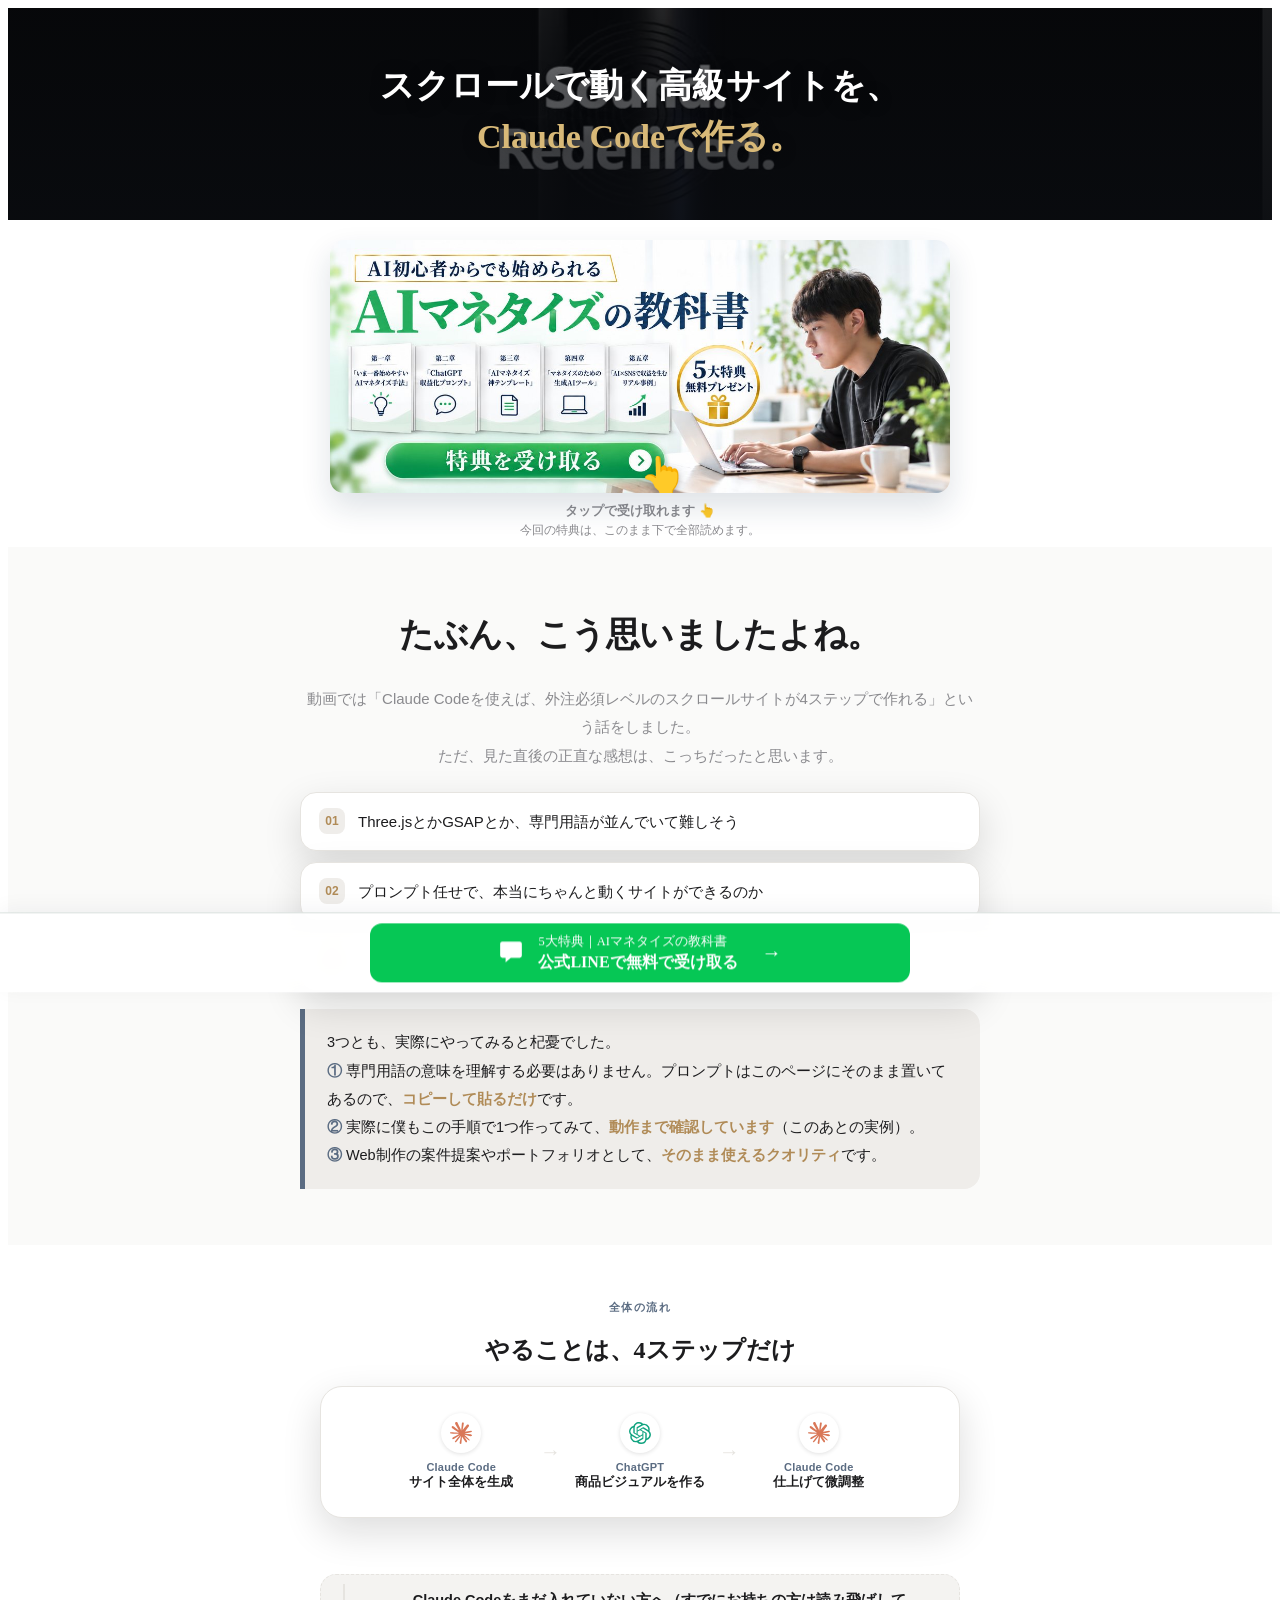
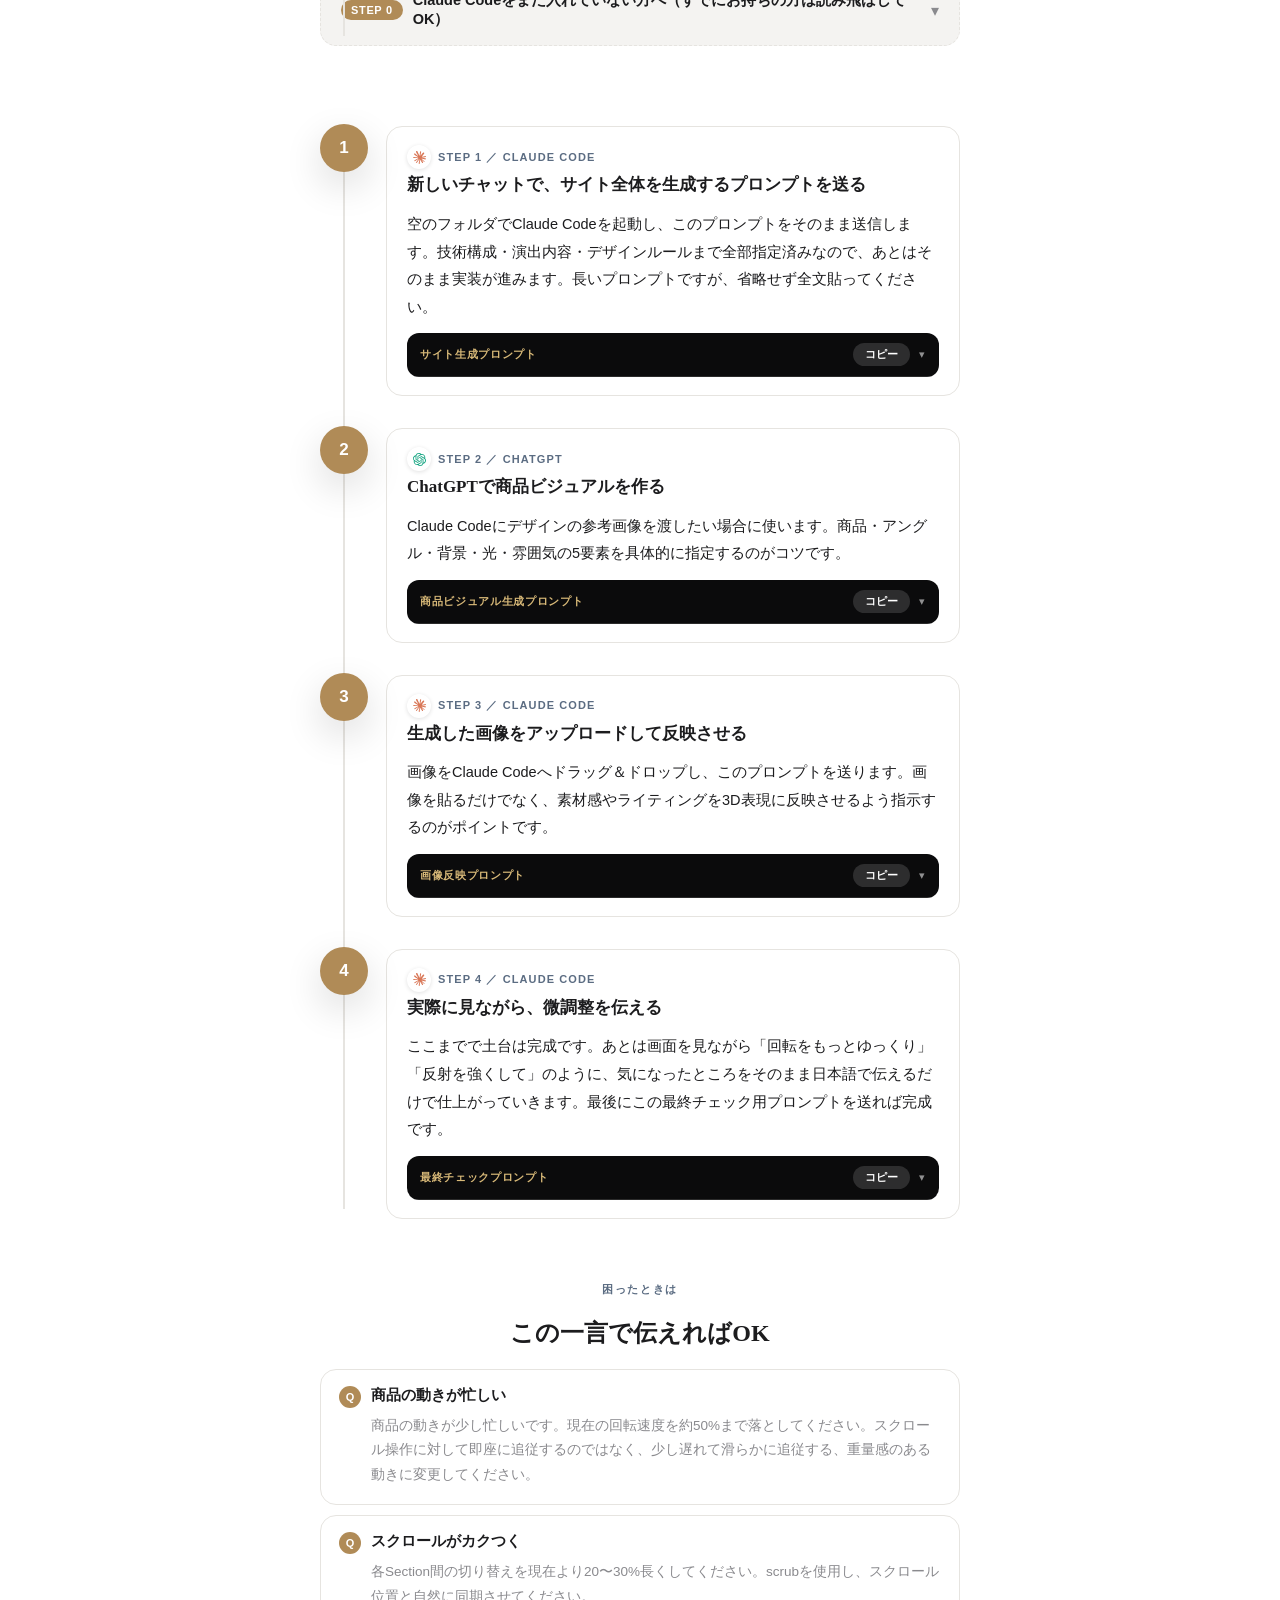
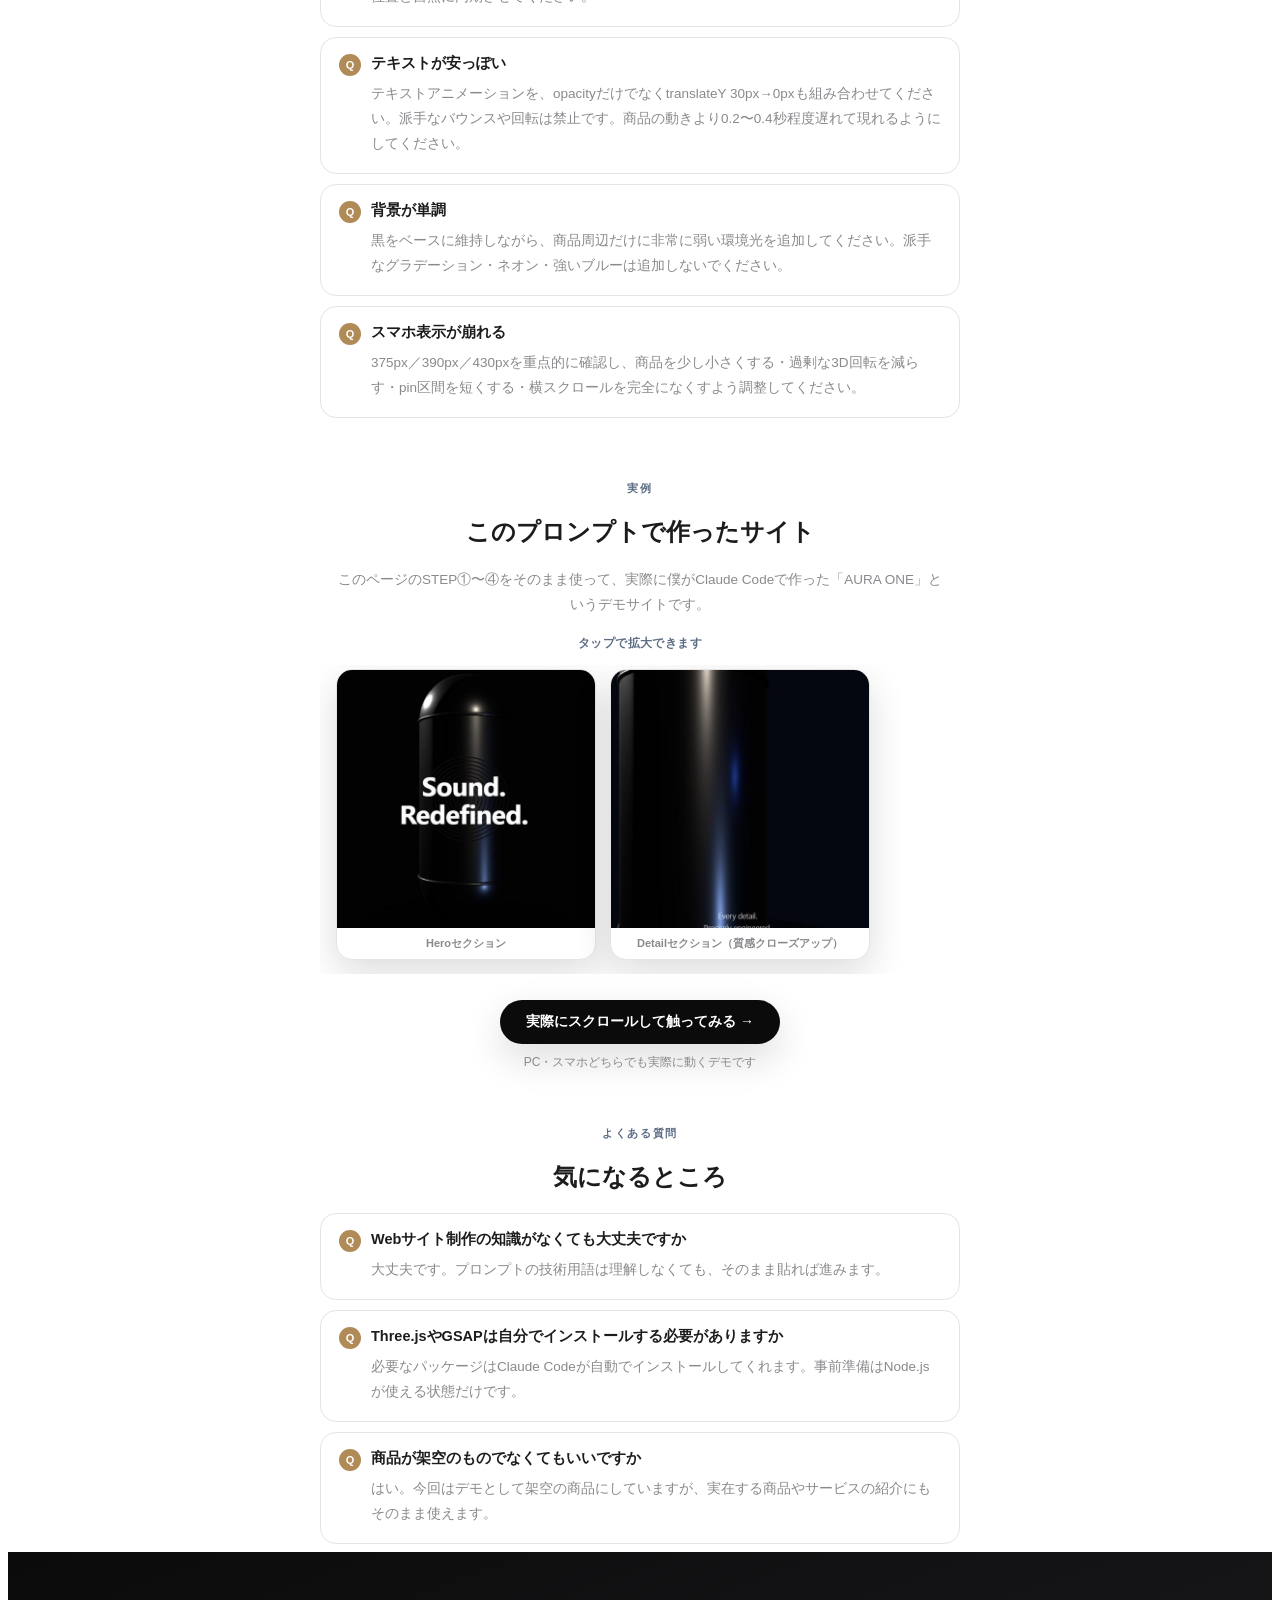
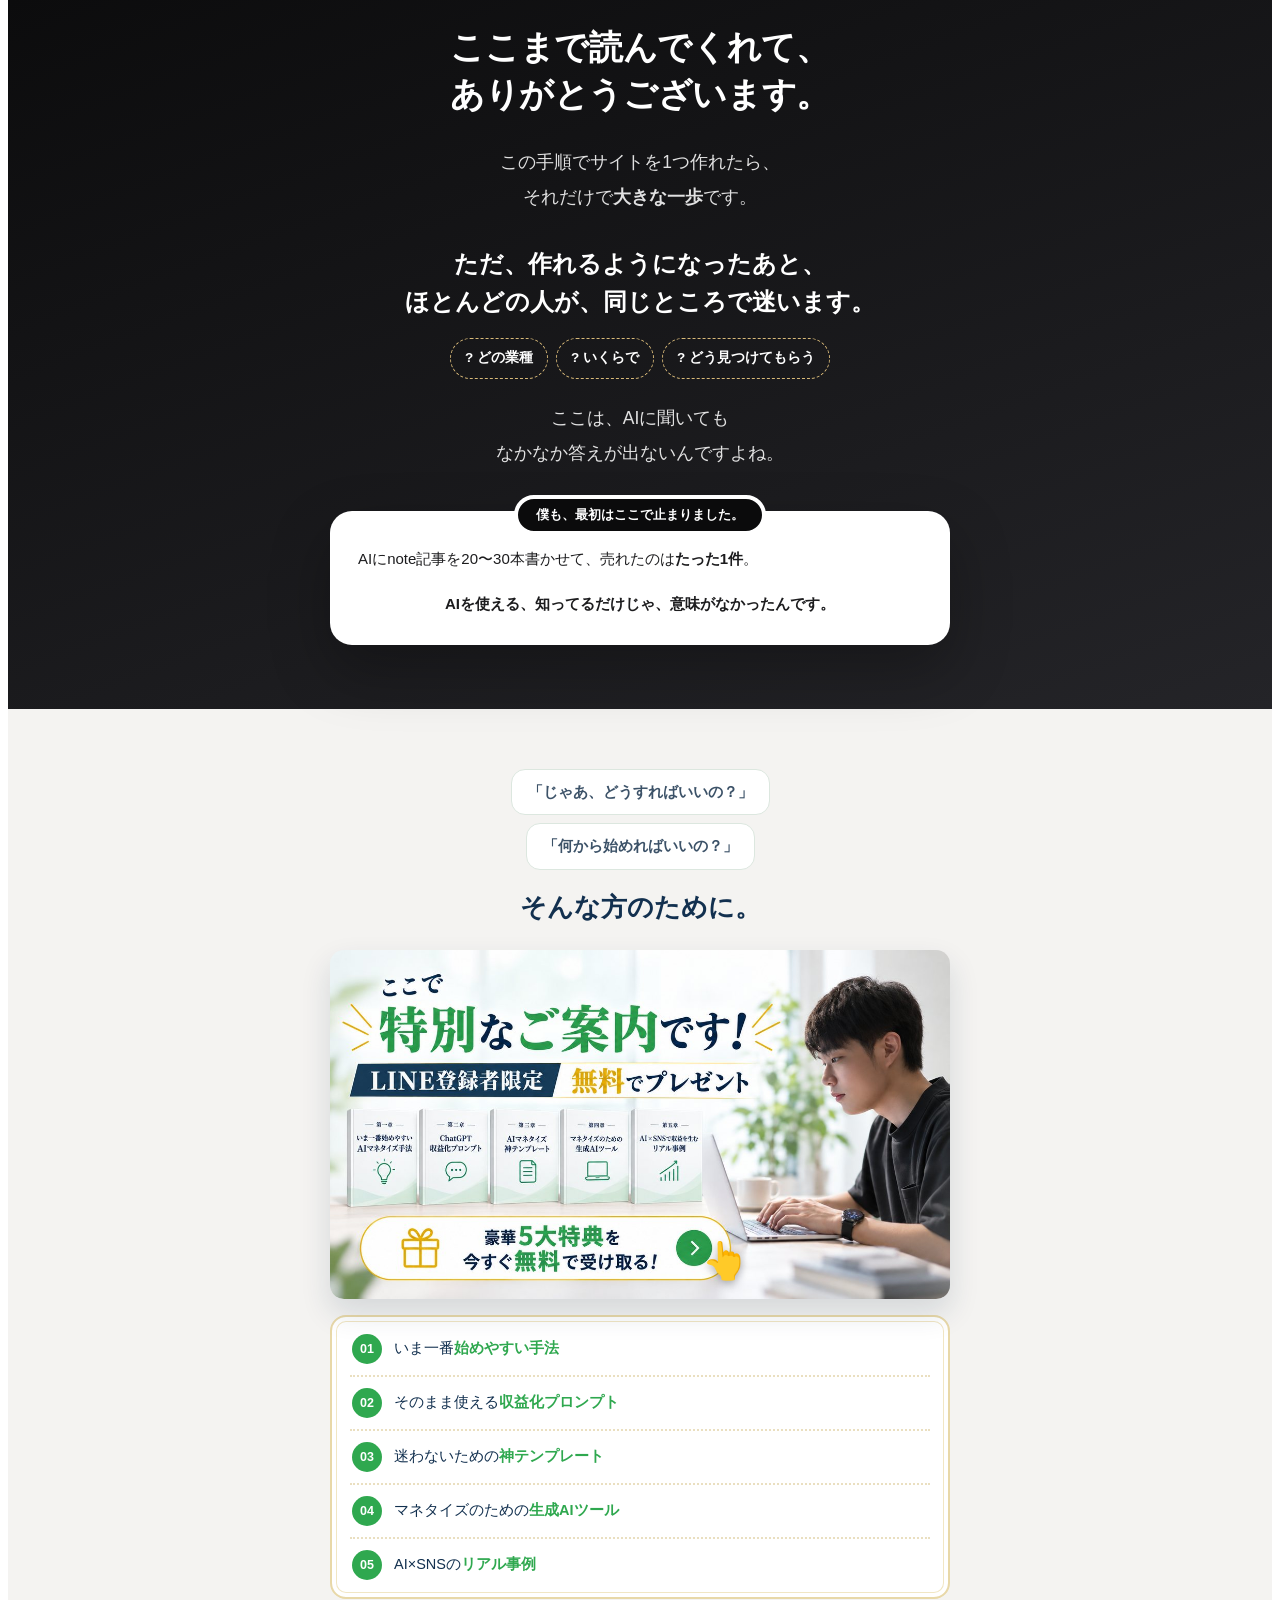
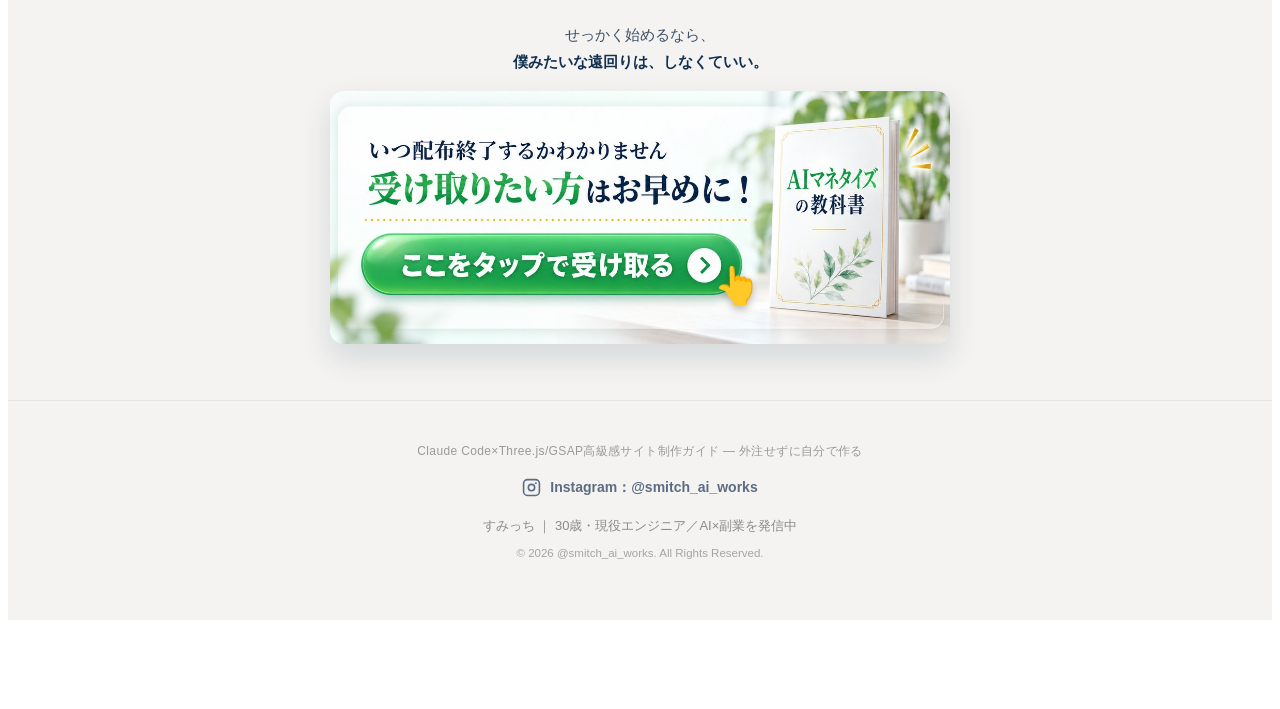
==== commit bc36363b: "特典LP：冒頭と終盤にAIマネタイズの教科書バナーを追加し、終盤の言い方を変更 Co-Authored-By: Claude Opus 5.5 <noreply@anthropic.com>" ====
--- a/index.html
+++ b/index.html
@@ -424,6 +424,15 @@
  
 </header>
 
+<aside class="s3-top" aria-label="LINE登録者限定の特典">
+
+<a class="s3-img" href="https://sub.aione.co.jp/line/open/AFNr9sXpsQp8?mtid=8lMSlxxe5d1h" target="_blank" rel="noopener" style="--hx:50%;--hy:86%">
+ <img src="[data-uri]" alt="AI初心者からでも始められる『AIマネタイズの教科書』5大特典 無料プレゼント。特典を受け取る">
+ <span class="s3-hand" aria-hidden="true">👆</span>
+</a>
+ <p class="s3-tap">タップで受け取れます</p>
+ <p class="s3-keep"><span class="sk-nb">今回の特典は、</span><span class="sk-nb">このまま下で全部読めます。</span></p>
+</aside>
 <section class="sk-sec">
  <div class="sk-wrap">
   <div class="sk-head"><h2 class="sk-h">たぶん、<br class="sk-br">こう思いましたよね。</h2></div>
@@ -920,36 +929,34 @@
 
 <section class="sk-gap" id="sk-gap">
  <div class="sk-wrap">
-  <div class="sk-head"><h2 class="sk-h"><span class="sk-nb">サイトの作り方は、</span><span class="sk-nb">ここまでで全部。</span></h2></div>
-  <p class="g3-q"><span class="sk-nb">副業で稼ぐなら、</span><span class="sk-nb">このサイトを誰に売るか。</span><span class="sk-nb">答えられますか？</span></p><div class="g3-chips"><span class="g3-ok">✓ サイトが作れる</span><span>? どの業種</span><span>? いくらで</span><span>? どう見つけてもらう</span></div>
-  <p class="sk-gap-lead"><span class="sk-nb">うまくいっている人は、</span><span class="sk-nb">ここに答えられる。</span><br><span class="sk-nb">誰の、</span><span class="sk-nb">どんな困りごとを解決するか。</span><span class="sk-nb">そこまで設計してるんです。</span></p><p class="sk-gap-lead"><span class="sk-nb">使い方を知ってるだけじゃ、</span><span class="sk-nb">宝の持ち腐れ。</span><br><span class="sk-nb">AIの言う通りにやって</span><span class="sk-nb">稼げるなら、</span><br><span class="sk-nb"><strong>今ごろみんな、稼げてます</strong>よね。</span></p>
-  
+  <div class="sk-head"><h2 class="sk-h"><span class="sk-nb">ここまで読んでくれて、</span><span class="sk-nb">ありがとうございます。</span></h2></div>
+  <p class="sk-gap-lead s2-c"><span class="sk-nb">この手順でサイトを1つ作れたら、</span><br><span class="sk-nb">それだけで</span><span class="sk-nb"><b>大きな一歩</b>です。</span></p>
+  <p class="g3-q s2-q"><span class="sk-nb">ただ、作れるようになったあと、</span><br><span class="sk-nb">ほとんどの人が、</span><span class="sk-nb">同じところで迷います。</span></p>
+  <div class="g3-chips"><span>? どの業種</span><span>? いくらで</span><span>? どう見つけてもらう</span></div>
+  <p class="sk-gap-lead s2-c"><span class="sk-nb">ここは、AIに聞いても</span><br><span class="sk-nb">なかなか答えが出ない</span><span class="sk-nb">んですよね。</span></p>
   <div class="sk-story g3-story">
-   <span class="sk-story-tag">僕も昔は、答えられないまま動いていました。</span>
-   <p><span class="sk-nb">AIにnote記事を20〜30本書かせて、</span><span class="sk-nb">売れたのは<b>たった1件</b>。</span><br><span class="sk-nb">かけた時間は、</span><span class="sk-nb">ほぼ無駄になりました。</span></p><p><span class="sk-nb">自分で調べて始めた投資では、</span><span class="sk-nb">確定損失<b>50万円</b>。</span></p>
-   <p><span class="sk-nb">AIに任せても、</span><span class="sk-nb">自分で調べても、</span><span class="sk-nb">うまくいかなかった。</span></p>
-   <p class="g3-end"><b><span class="sk-nb">そこで、</span><span class="sk-nb">学ぶべきところから</span><span class="sk-nb">ちゃんと学んで、</span><br><span class="sk-nb">ようやく答えられるようになって、</span><span class="sk-nb">今があります。</span></b></p></div>
+   <span class="sk-story-tag">僕も、最初はここで止まりました。</span>
+   <p><span class="sk-nb">AIにnote記事を20〜30本書かせて、</span><span class="sk-nb">売れたのは<b>たった1件</b>。</span></p>
+   <p class="g3-end"><b><span class="sk-nb">AIを使える、</span><span class="sk-nb">知ってるだけじゃ、</span><span class="sk-nb">意味がなかったんです。</span></b></p></div>
  </div>
 </section>
 
 <section class="sk-cta" id="sk-cta">
  <div class="sk-wrap">
-  <div class="sk-head"><h2 class="sk-h"><span class="sk-nb">でも、</span><span class="sk-nb">ここまで読んでくれた</span><span class="sk-nb">あなたは、</span><br><span class="sk-nb">こんな遠回り</span><span class="sk-nb">しなくていい。</span></h2></div>
-
-  <div class="sk-book">
-   <img src="[data-uri]" alt="『AIマネタイズの教科書』の表紙" loading="lazy">
-   <span class="sk-book-k">LINE登録者限定</span>
-   <p class="g3-now"><span class="sk-nb">AI副業は、</span><span class="sk-nb"><strong>今が本当にチャンス。</strong></span></p><p><span class="sk-nb">ほとんどの人は、</span><span class="sk-nb">まだ使い方を覚えたところで</span><span class="sk-nb">止まっている。</span><br><b><span class="sk-nb">僕がやってきた経験を、</span><span class="sk-nb">1冊にまとめました。</span></b></p>
-  </div>
-
-  <a class="sk-line-btn" href="https://sub.aione.co.jp/line/open/AFNr9sXpsQp8?mtid=8lMSlxxe5d1h" target="_blank" rel="noopener">
-   <span class="sk-tap">＼ タップして ／</span>
-   <span class="sk-btn-main"><svg viewBox="0 0 24 24" fill="currentColor" aria-hidden="true"><path d="M20 2H4a2 2 0 0 0-2 2v11a2 2 0 0 0 2 2h3v4.2l4.8-4.2H20a2 2 0 0 0 2-2V4a2 2 0 0 0-2-2z"/></svg>公式LINEで無料で受け取る</span>
-  </a>
-
-  <div class="sk-offer"><span class="sk-nb">AIで収入の柱を、</span><span class="sk-nb">本気で立てたい方へ。</span><br><span class="sk-nb"><b>個別でじっくり</b>お話しして、</span><span class="sk-nb">一緒にロードマップを</span><span class="sk-nb">決めることもできます。</span></div>
-  <p class="sk-after-btn"><span class="sk-nb">受け取りは無料です。</span><span class="sk-nb">合わなければ、</span><span class="sk-nb">いつでも解除できます。</span></p>
-  <p class="sk-note"><span class="sk-nb">タップすると、</span><span class="sk-nb">公式LINEの友だち追加ページへ</span><span class="sk-nb">移動します。</span></p>
+  <div class="s3-voices"><p>「じゃあ、どうすればいいの？」</p><p>「何から始めればいいの？」</p></div>
+  <p class="s3-for">そんな方のために。</p>
+  
+<a class="s3-img" href="https://sub.aione.co.jp/line/open/AFNr9sXpsQp8?mtid=8lMSlxxe5d1h" target="_blank" rel="noopener" style="--hx:60%;--hy:84%">
+ <img src="[data-uri]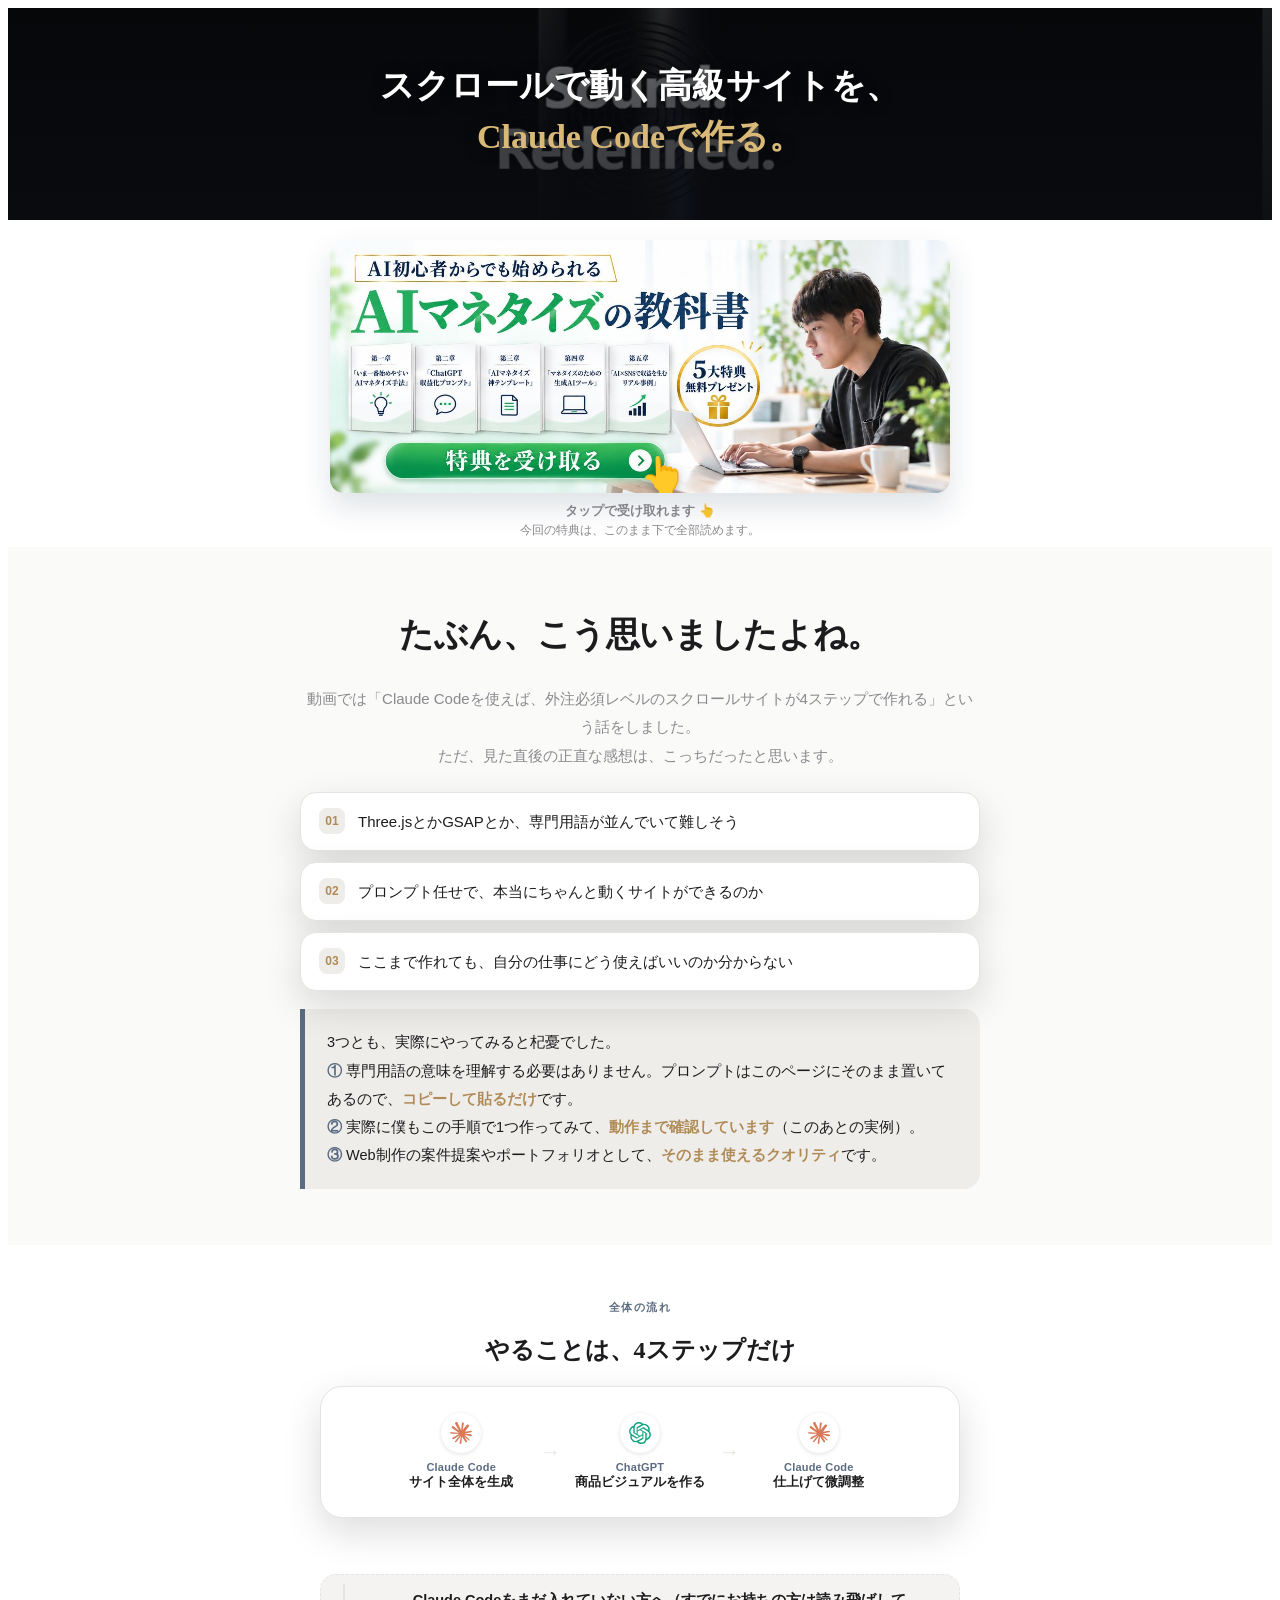
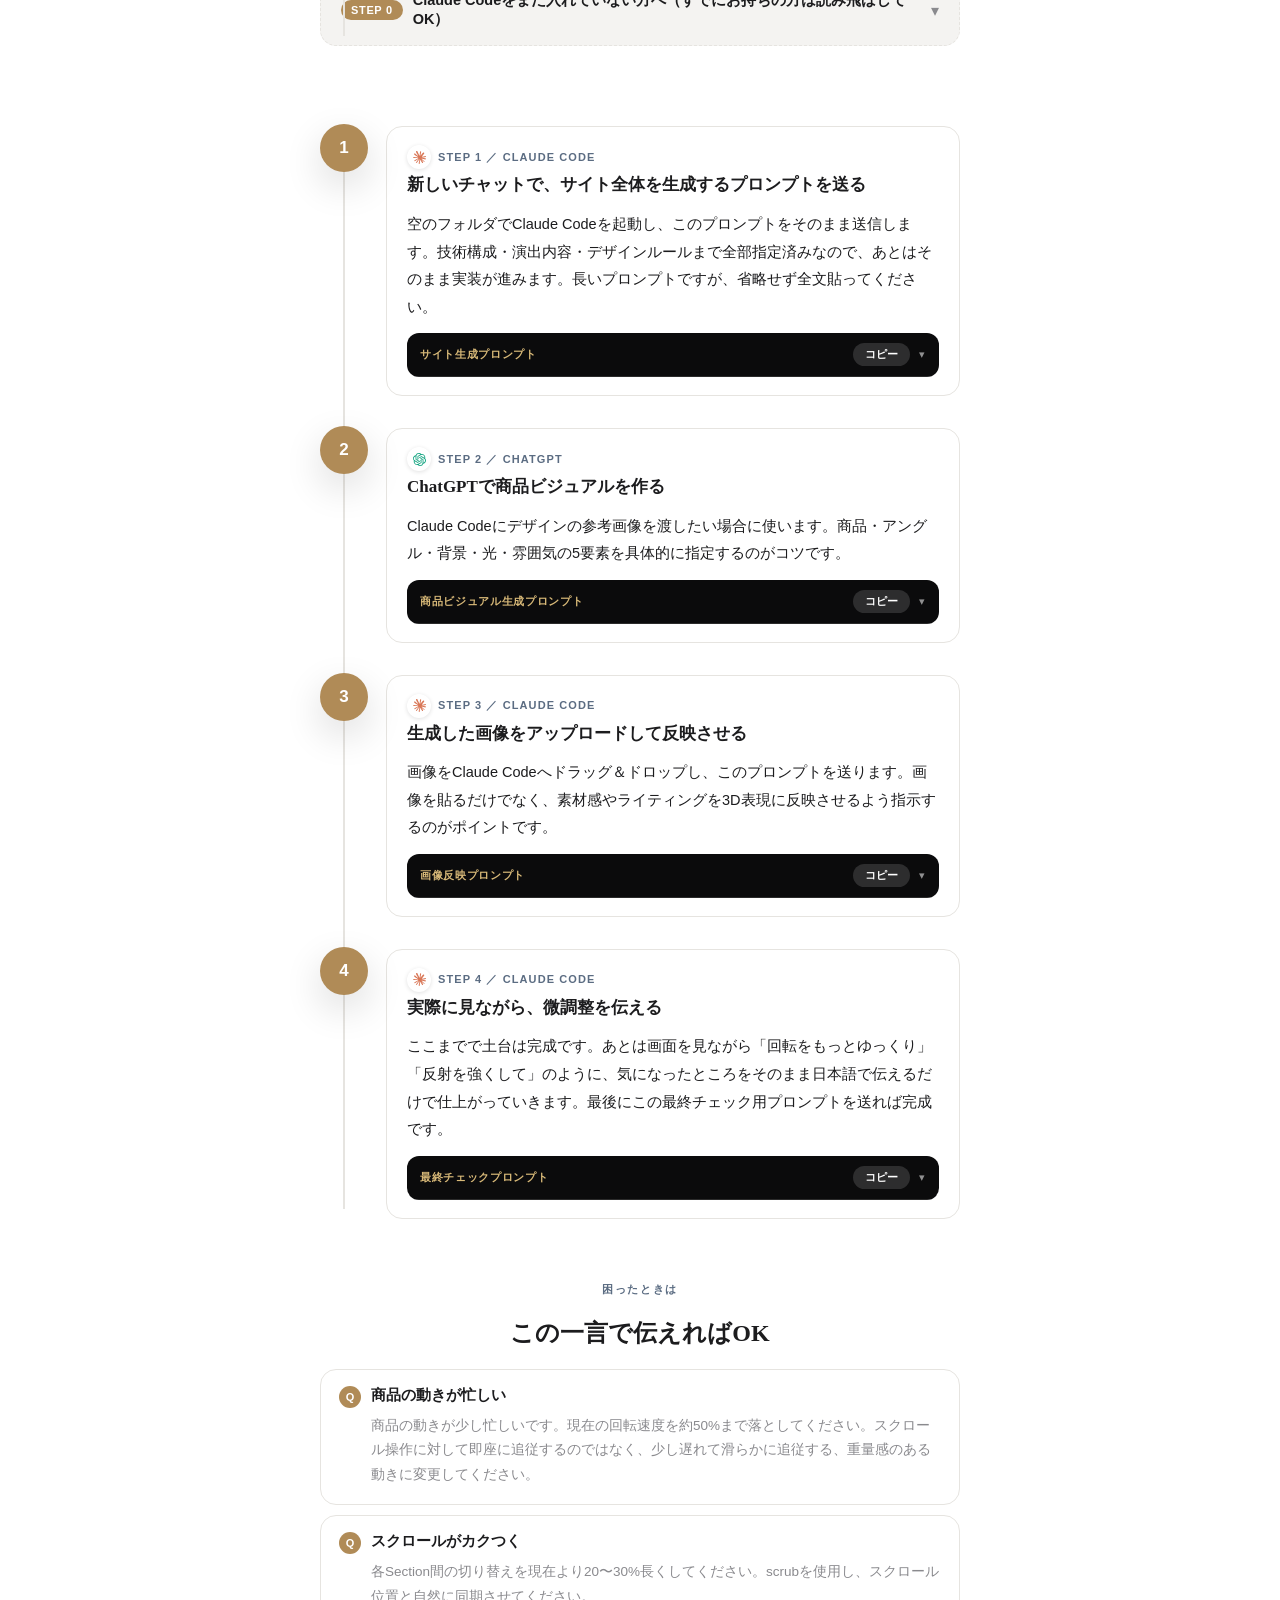
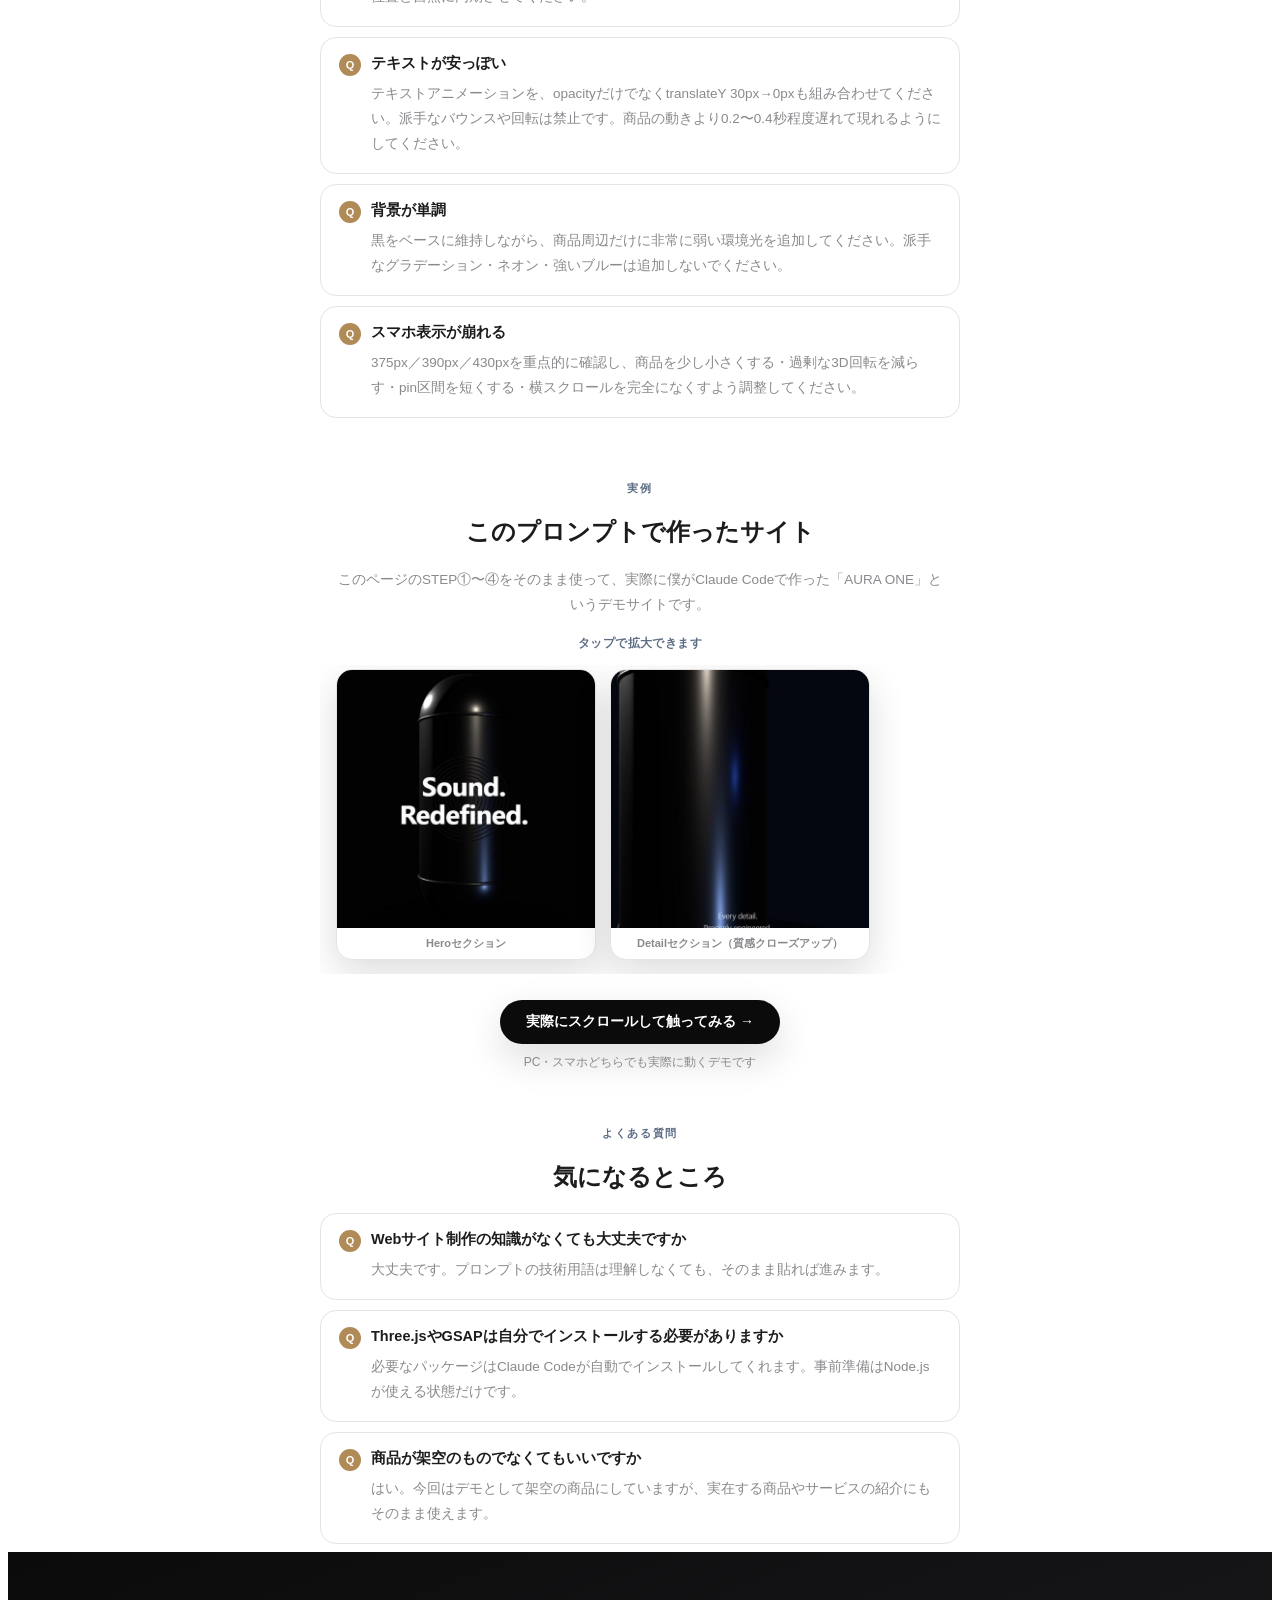
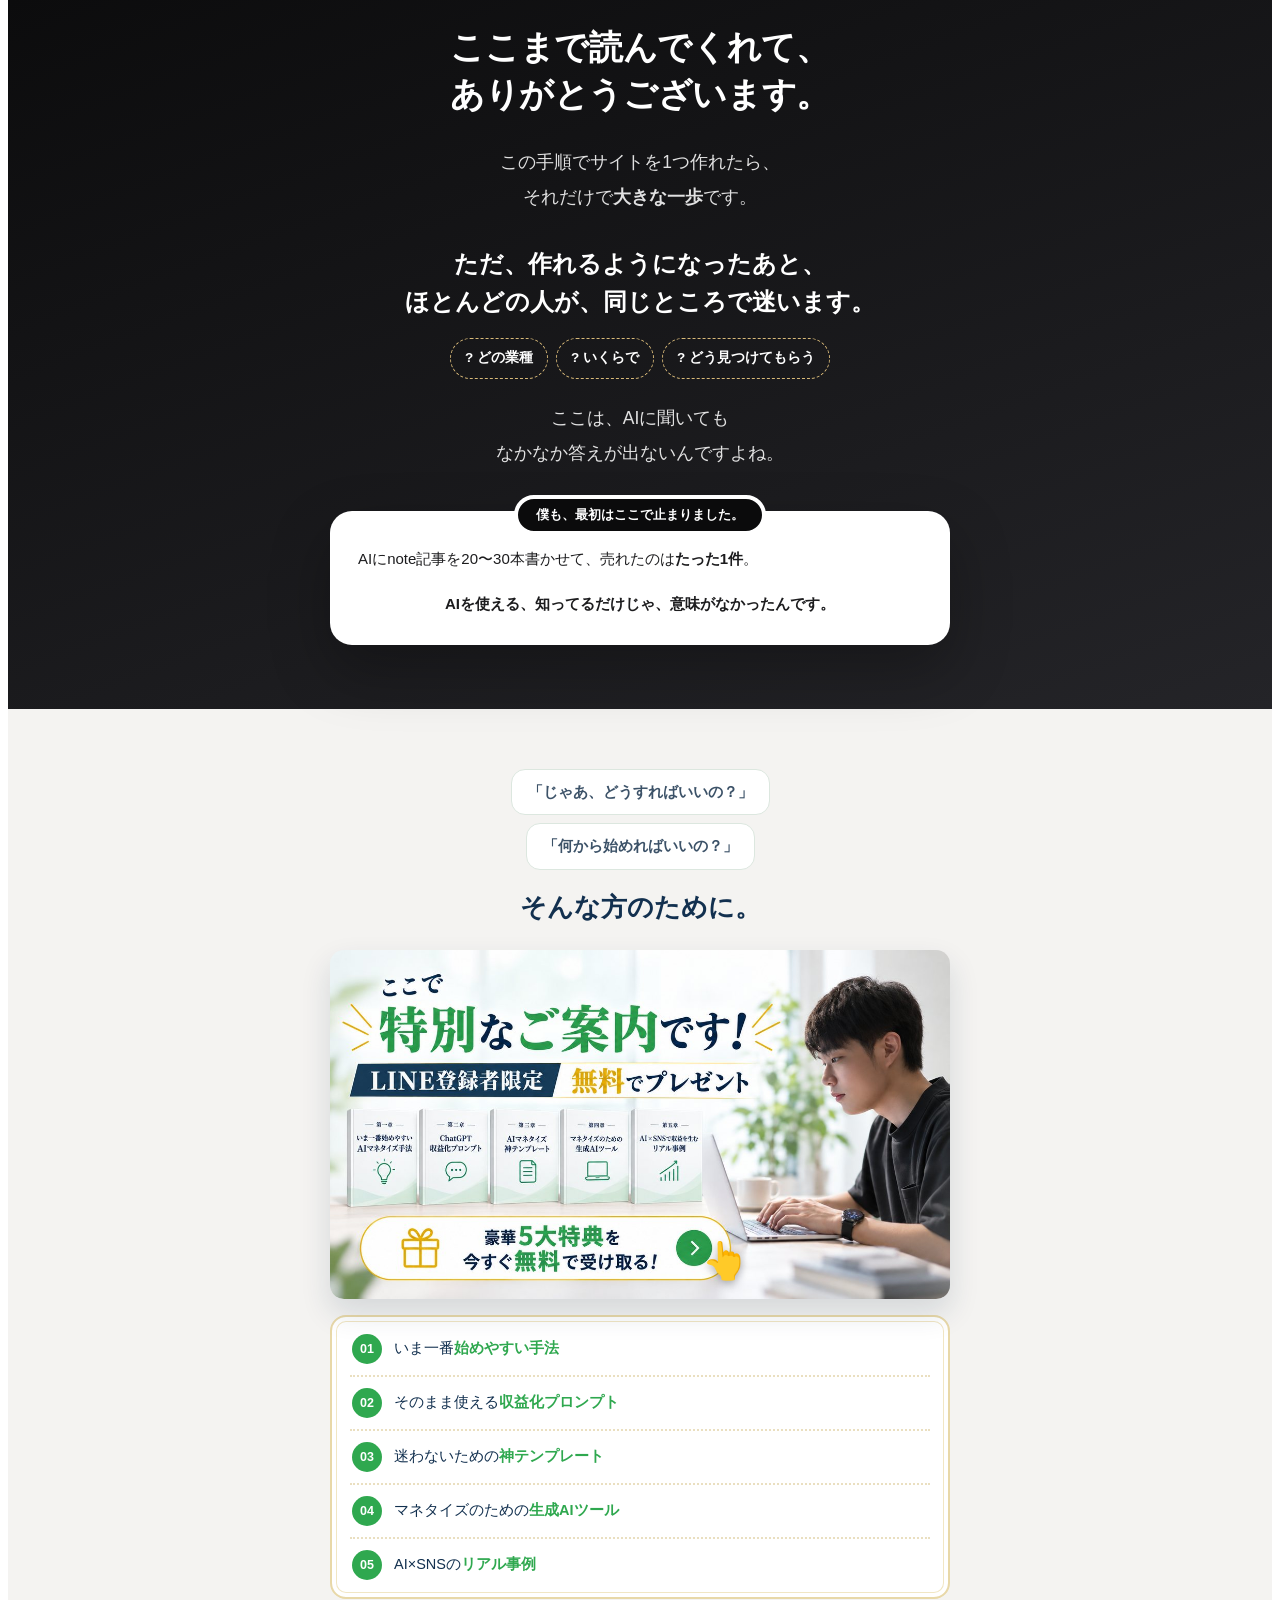
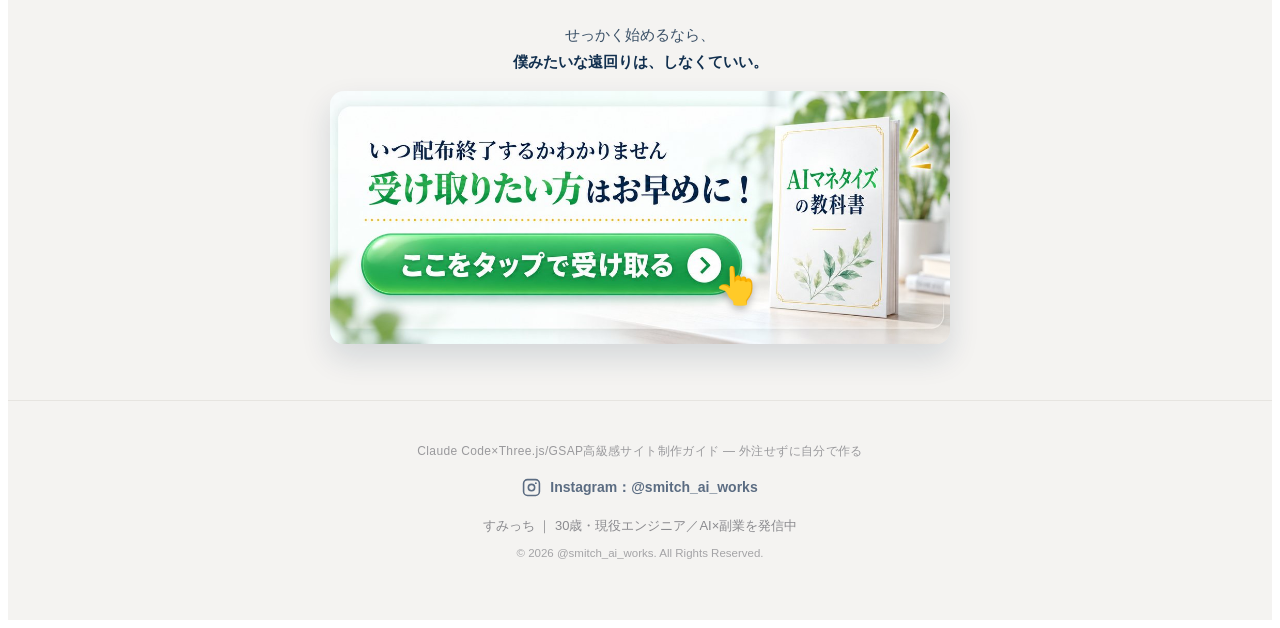
==== commit 394b2101: "特典LP：下部の固定ボタンを外す（冒頭と終盤のバナーで誘導） Co-Authored-By: Claude Opus 5.5 <noreply@anthropic.com>" ====
--- a/index.html
+++ b/index.html
@@ -1078,7 +1078,7 @@
   setTimeout(function(){ t.forEach(function(el){ el.classList.add('is-in'); }); }, 3000);
 })();
 </script>
-<style>body{padding-bottom:var(--line-dock-height,100px)}html{scroll-padding-bottom:110px}.line-dock{position:fixed;z-index:10000;inset:auto 0 0;padding:10px 16px max(10px,env(safe-area-inset-bottom));background:#ffffffed;border-top:1px solid #dbe2df;backdrop-filter:blur(12px);box-shadow:0 -4px 20px #1524380d}.line-dock a{max-width:540px;margin:auto;padding:9px 18px;min-height:58px;display:flex;gap:14px;align-items:center;justify-content:center;background:#06C755;color:#fff;border-radius:12px;text-decoration:none;line-height:1.45}.line-dock svg{width:26px;height:26px;flex:none}.line-dock small{display:block;font-size:12.5px;font-weight:400}.line-dock b{display:block;font-size:16px;white-space:nowrap}.line-dock a>span:last-child{margin-left:10px;font-size:20px}.line-dock a:hover{background:#05b74e}@media(max-width:600px){.line-dock{padding:8px 10px max(8px,env(safe-area-inset-bottom))}.line-dock a{padding:9px 12px;gap:10px}.line-dock b{font-size:15px}}@media(max-width:360px){.line-dock a>span:last-child{display:none}.line-dock b{font-size:14px}.line-dock svg{width:22px;height:22px}}.sk-cue{bottom:calc(var(--line-dock-height,100px) + 12px)!important}.line-dock{transition:transform .35s ease}.line-dock.is-off{transform:translateY(115%)}
+<style>
 .g3-calc{width:min(400px,100%);margin:22px auto 0;padding:16px 18px;border-radius:16px;
  background:rgba(255,255,255,.07);border:1px solid rgba(255,255,255,.16)}
 .g3-row{display:flex;justify-content:space-between;align-items:baseline;gap:12px;padding:3px 6px}
@@ -1138,25 +1138,6 @@
 @keyframes s3Tap{0%,100%{transform:translate(0,6px) scale(1)}45%{transform:translate(0,0) scale(1)}60%{transform:translate(0,-2px) scale(.88)}}
 @media(prefers-reduced-motion:reduce){.s3-img,.s3-img:before,.s3-hand{animation:none}}
 /*/s3*/
-</style><aside class="line-dock" aria-label="無料特典の受け取り"><a href="https://sub.aione.co.jp/line/open/AFNr9sXpsQp8?mtid=8lMSlxxe5d1h" target="_blank" rel="noopener noreferrer"><svg viewBox="0 0 24 24" fill="currentColor" aria-hidden="true"><path d="M20 2H4a2 2 0 0 0-2 2v11a2 2 0 0 0 2 2h3v4.2l4.8-4.2H20a2 2 0 0 0 2-2V4a2 2 0 0 0-2-2z"/></svg><span><small>5大特典｜AIマネタイズの教科書</small><b>公式LINEで無料で受け取る</b></span><span aria-hidden="true">→</span></a></aside><script>
-/* 本文の下余白を固定ボタンの実寸に合わせる */
-(function(){var d=document.querySelector('.line-dock');if(!d)return;
- function s(){document.body.style.setProperty('--line-dock-height',Math.ceil(d.getBoundingClientRect().height)+'px')}
- s();if(window.ResizeObserver)new ResizeObserver(s).observe(d);addEventListener('resize',s);})();
-</script><script>
-/* 固定ボタンは35%まで読んでから出す。終盤CTAが見えている間は隠す（同じボタンが2つ並ばないように）。 */
-(function(){
- var d=document.querySelector('.line-dock'), c=document.getElementById('sk-cta'), inCta=false;
- if(!d) return;
- function f(){
-  var h=document.documentElement, p=h.scrollTop/((h.scrollHeight-h.clientHeight)||1);
-  d.classList.toggle('is-off', p<.35 || inCta);
- }
- if(c && window.IntersectionObserver)
-  new IntersectionObserver(function(e){ inCta=e[0].isIntersecting; f(); }).observe(c);
- addEventListener('scroll', f, {passive:true});
- f();
-})();
-</script>
+</style>
 </body>
 </html>
